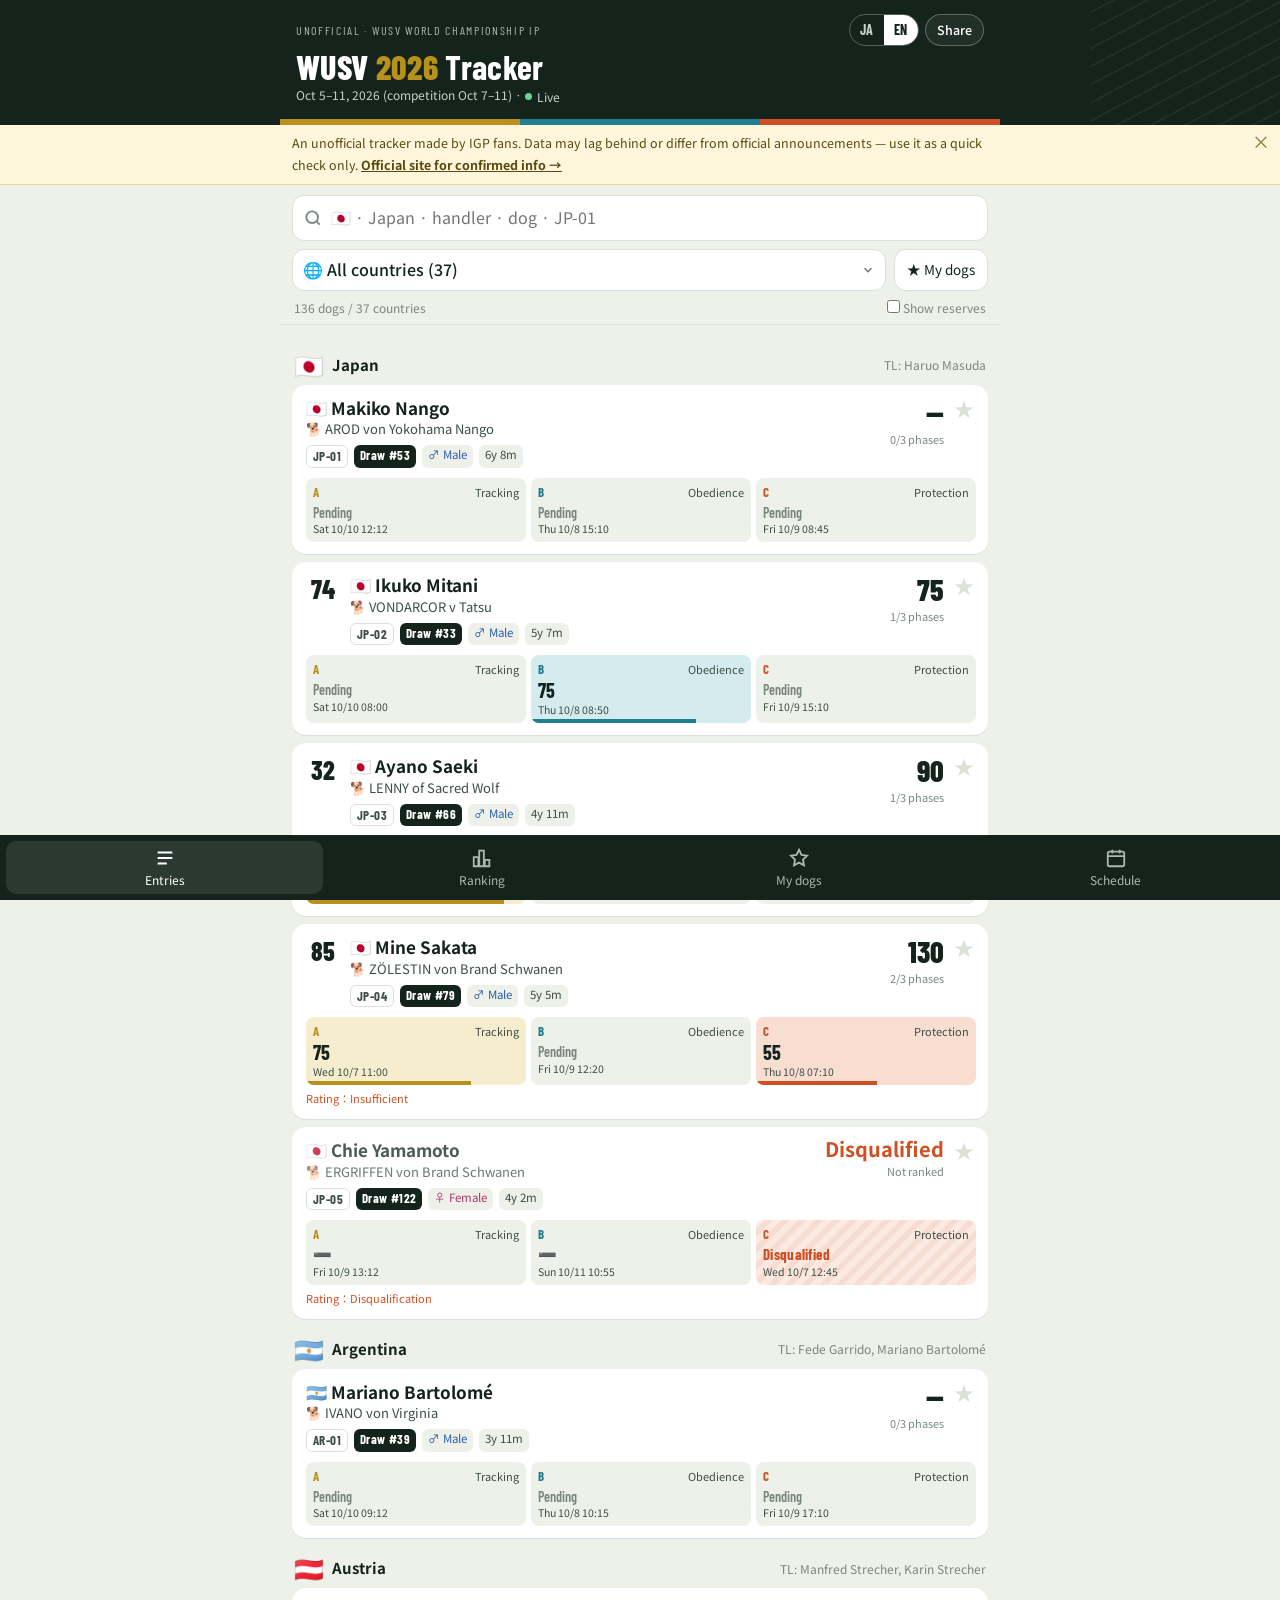
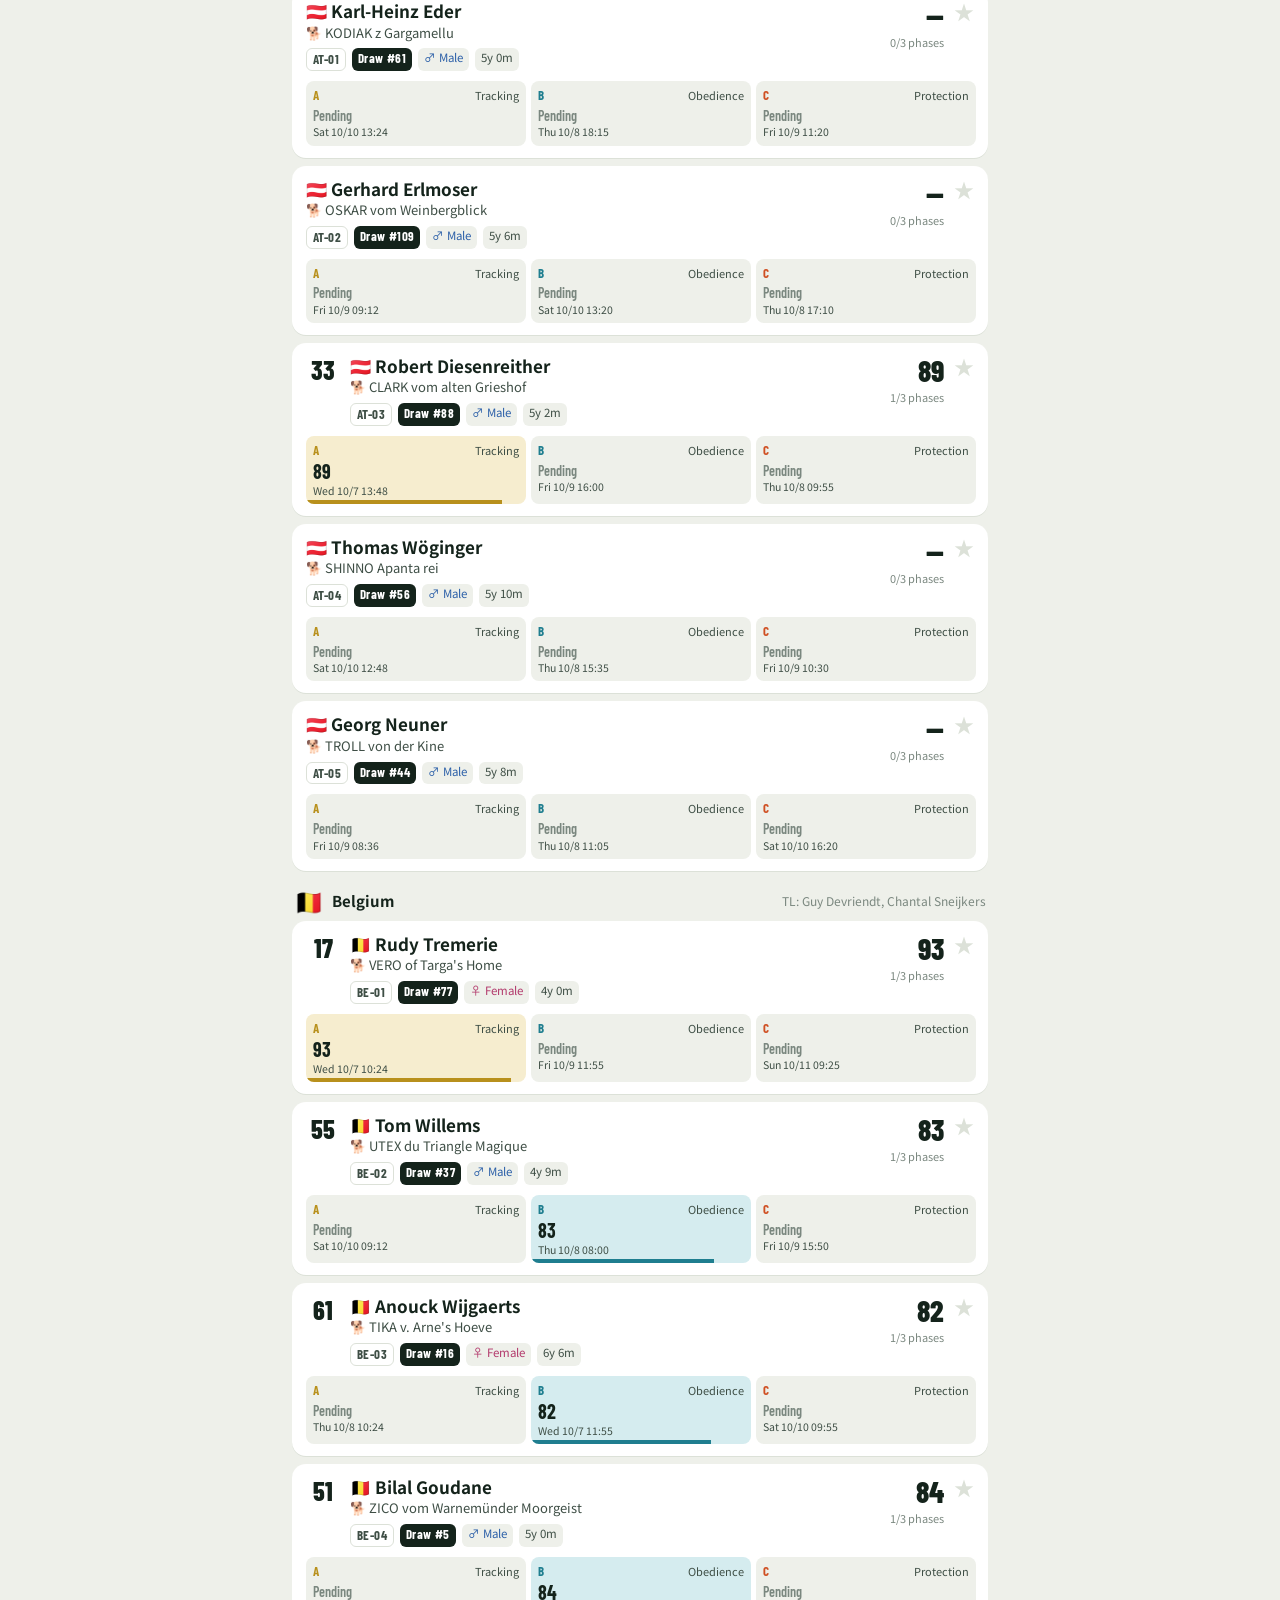
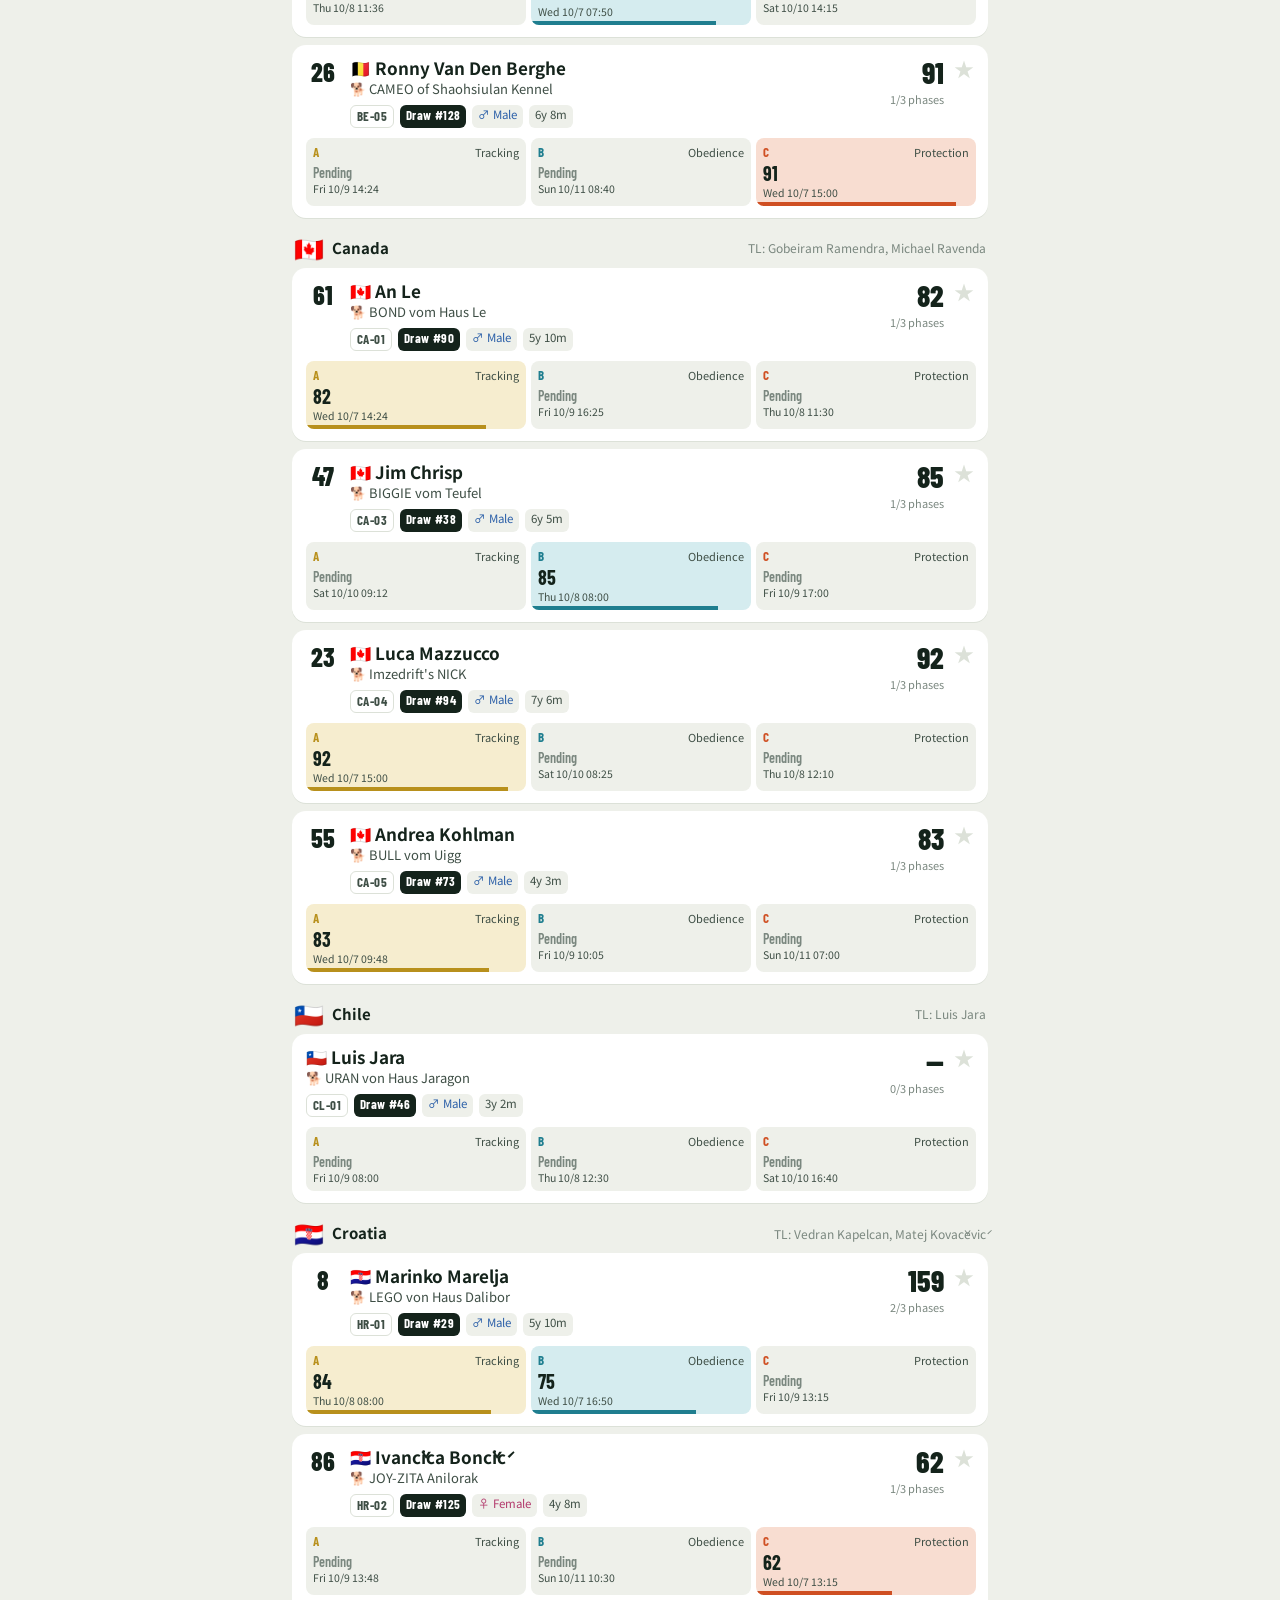
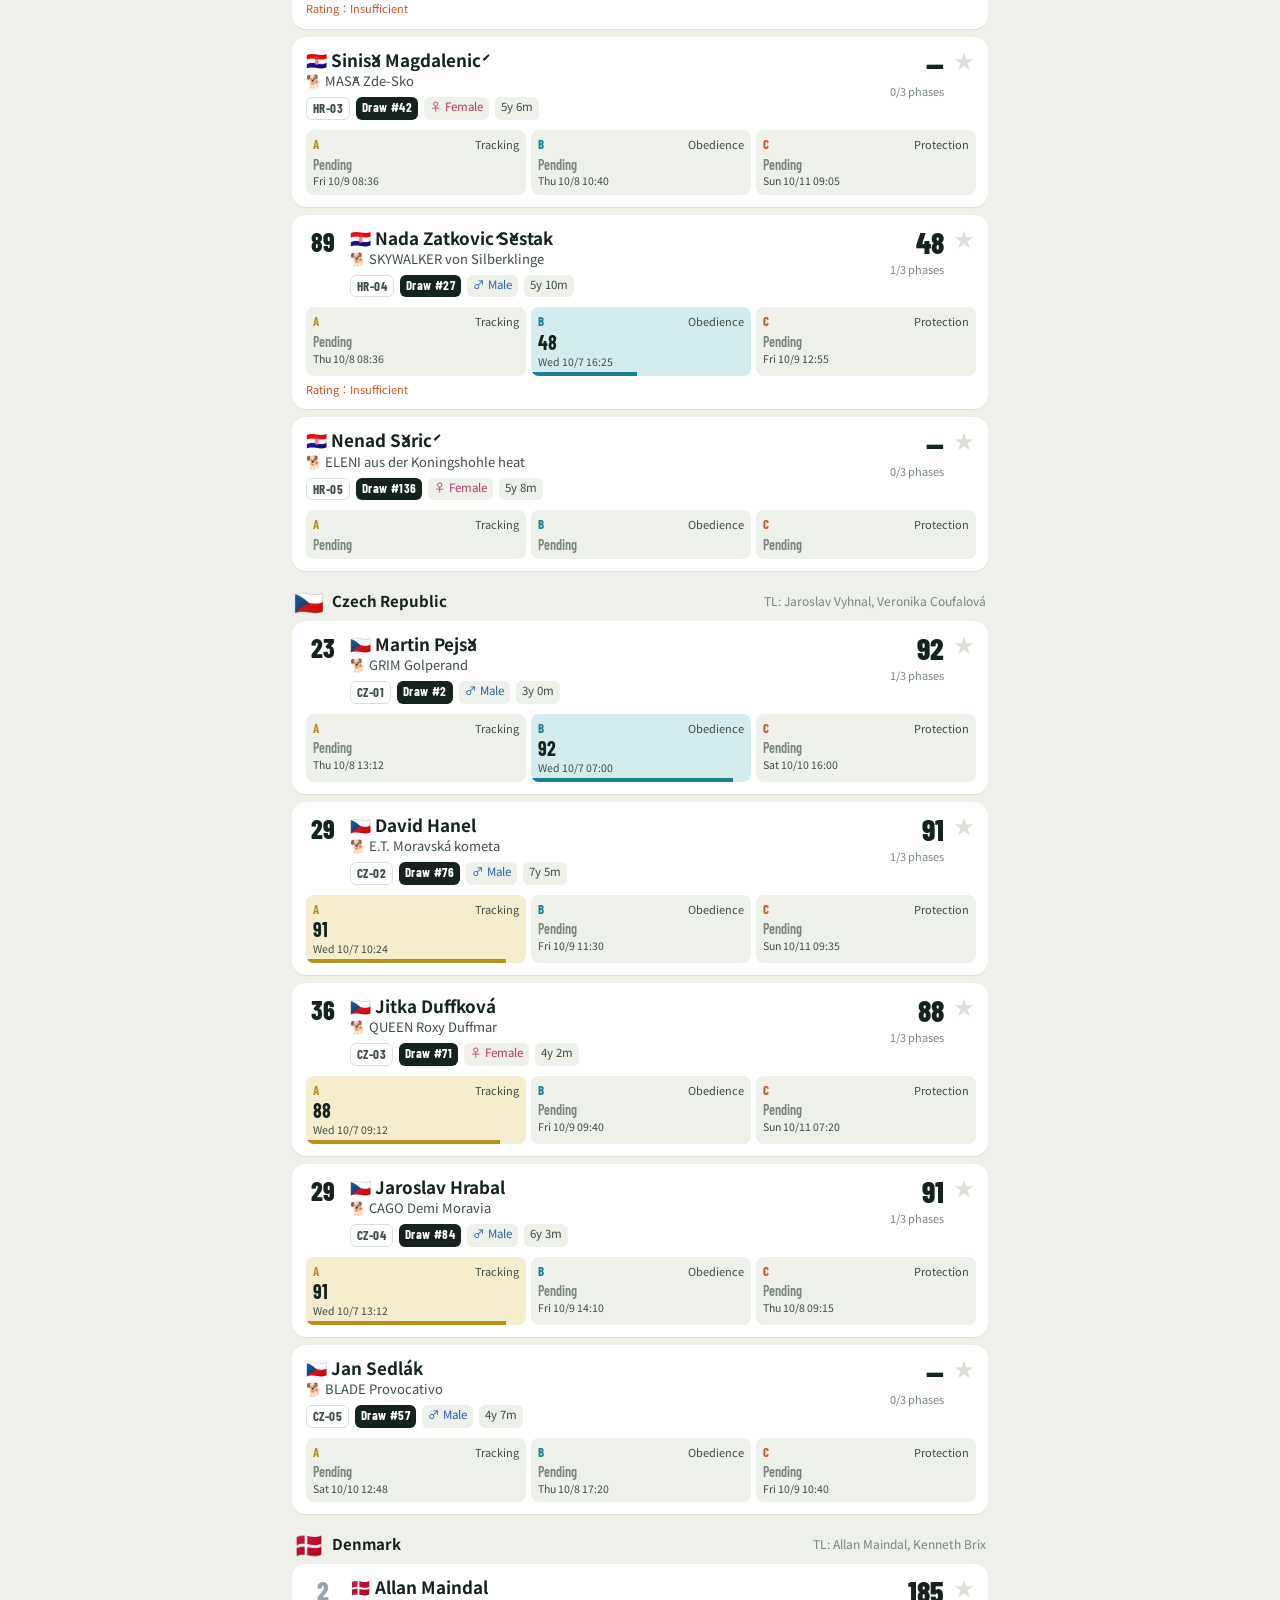
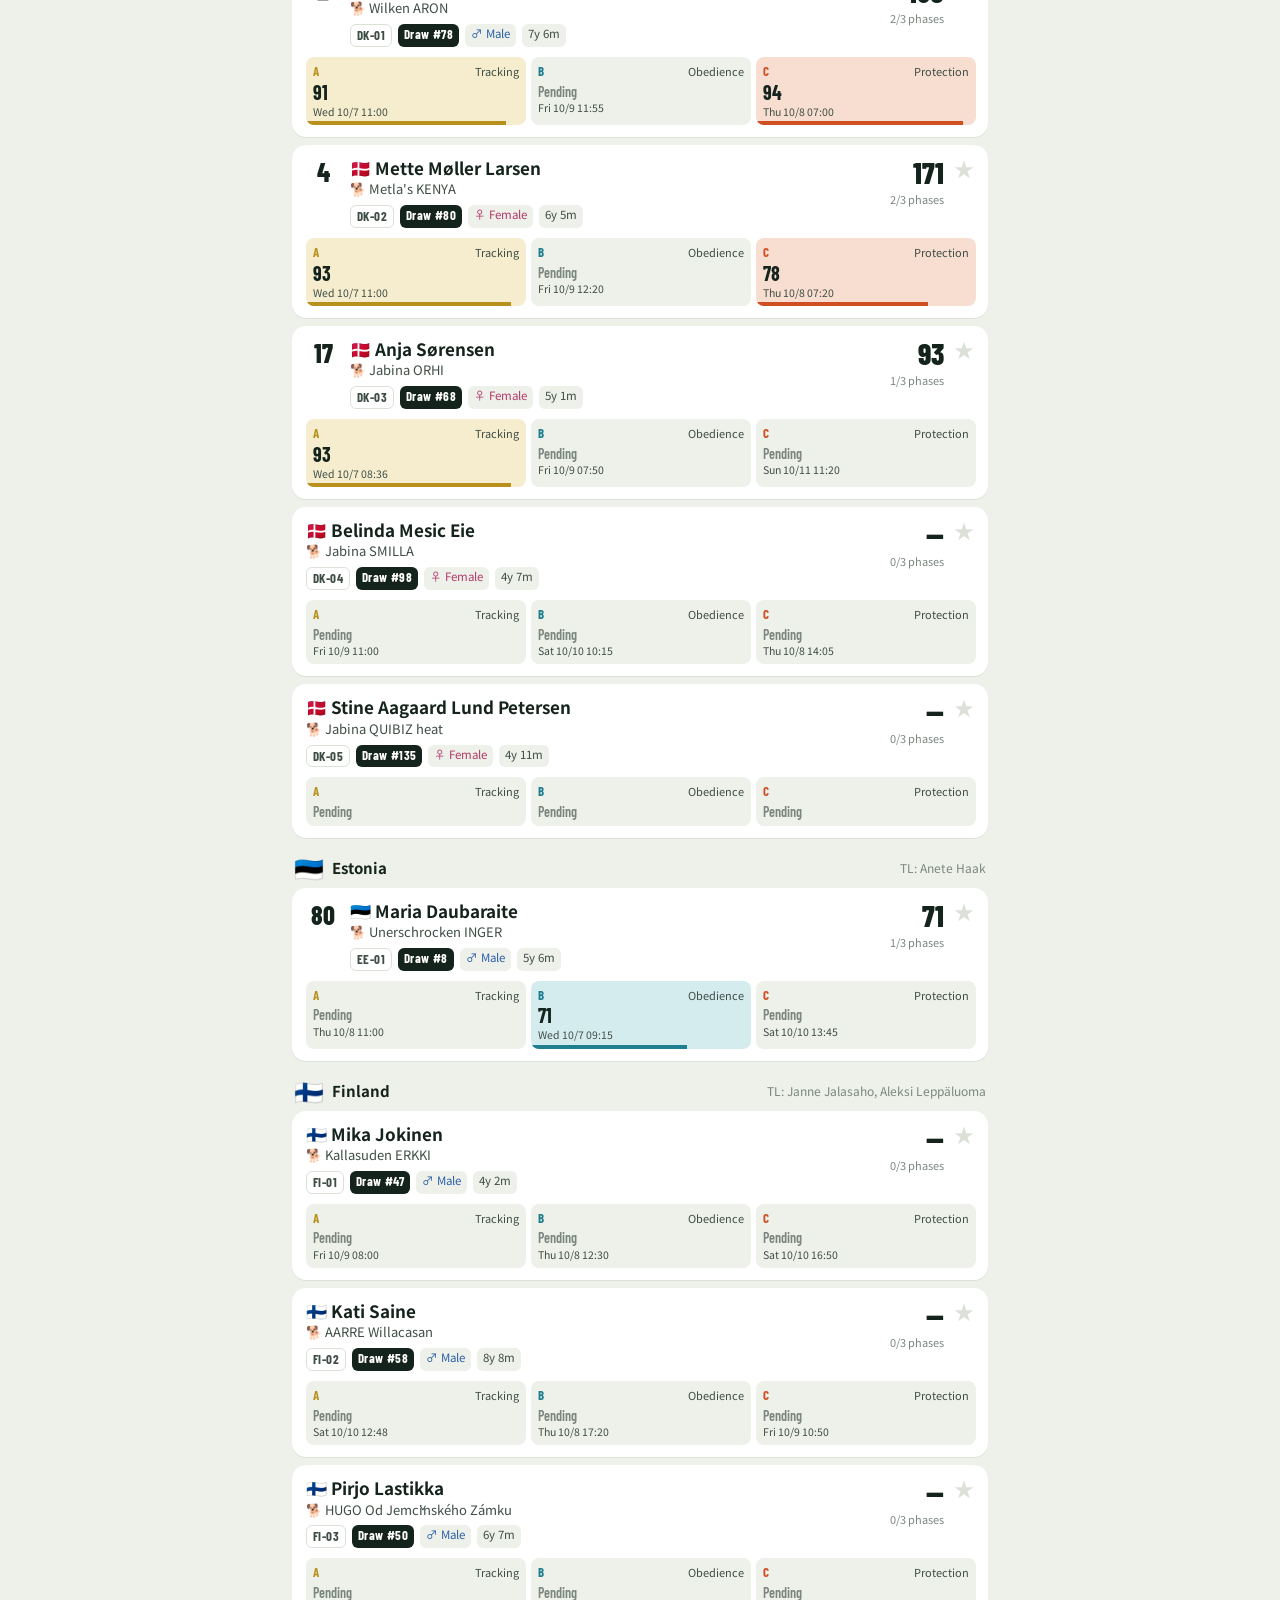
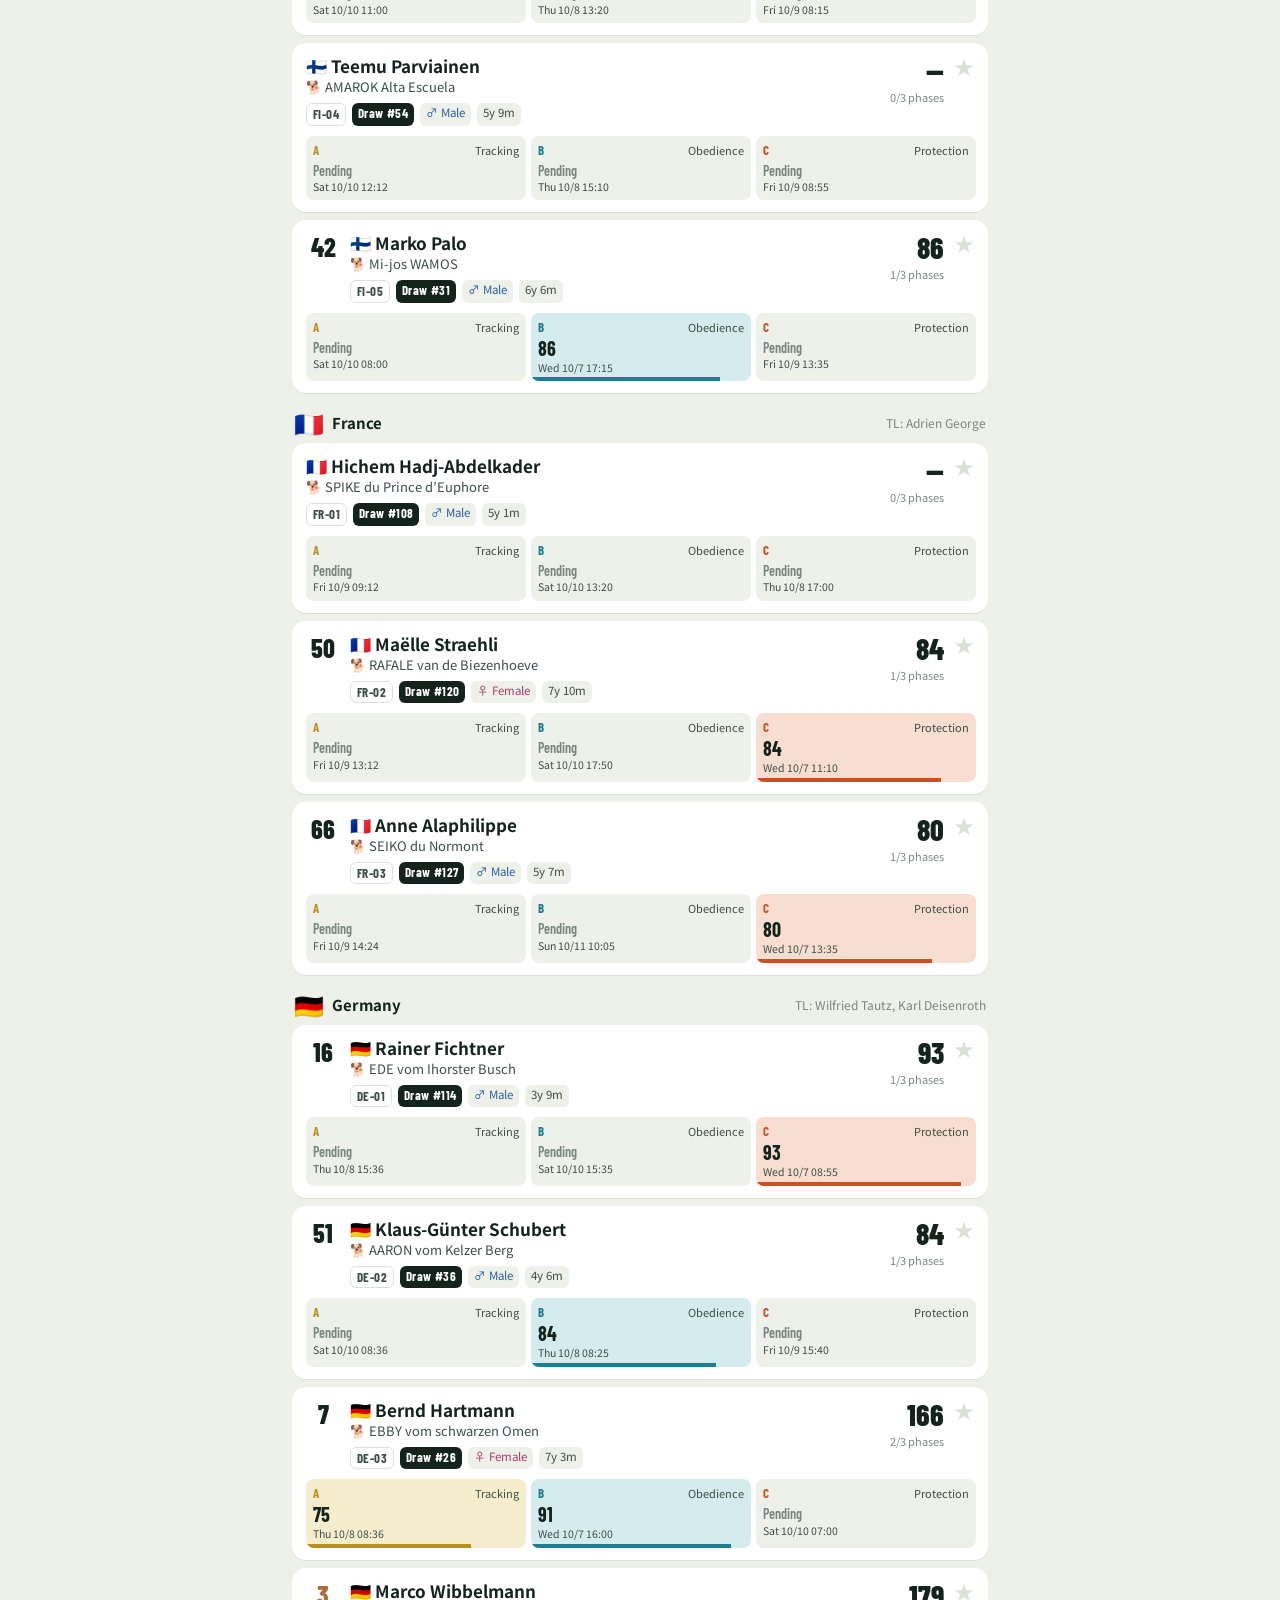
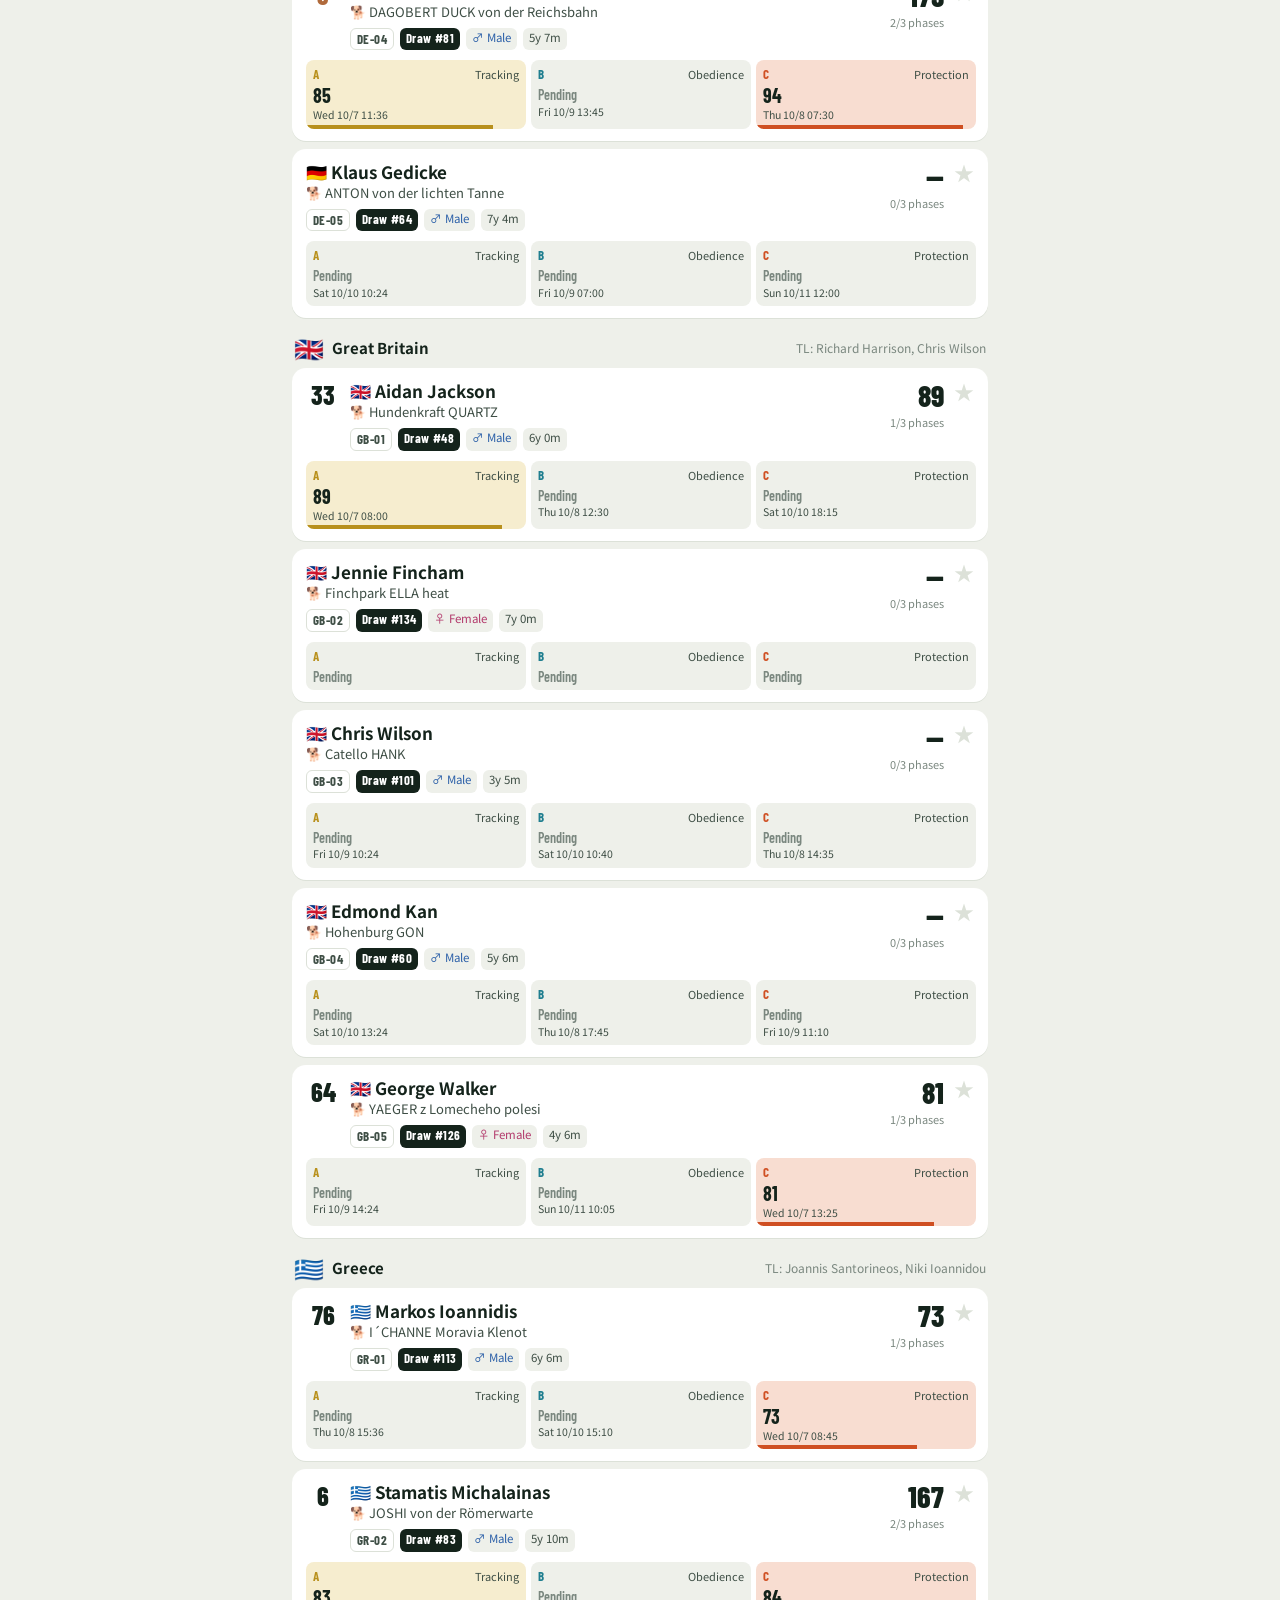
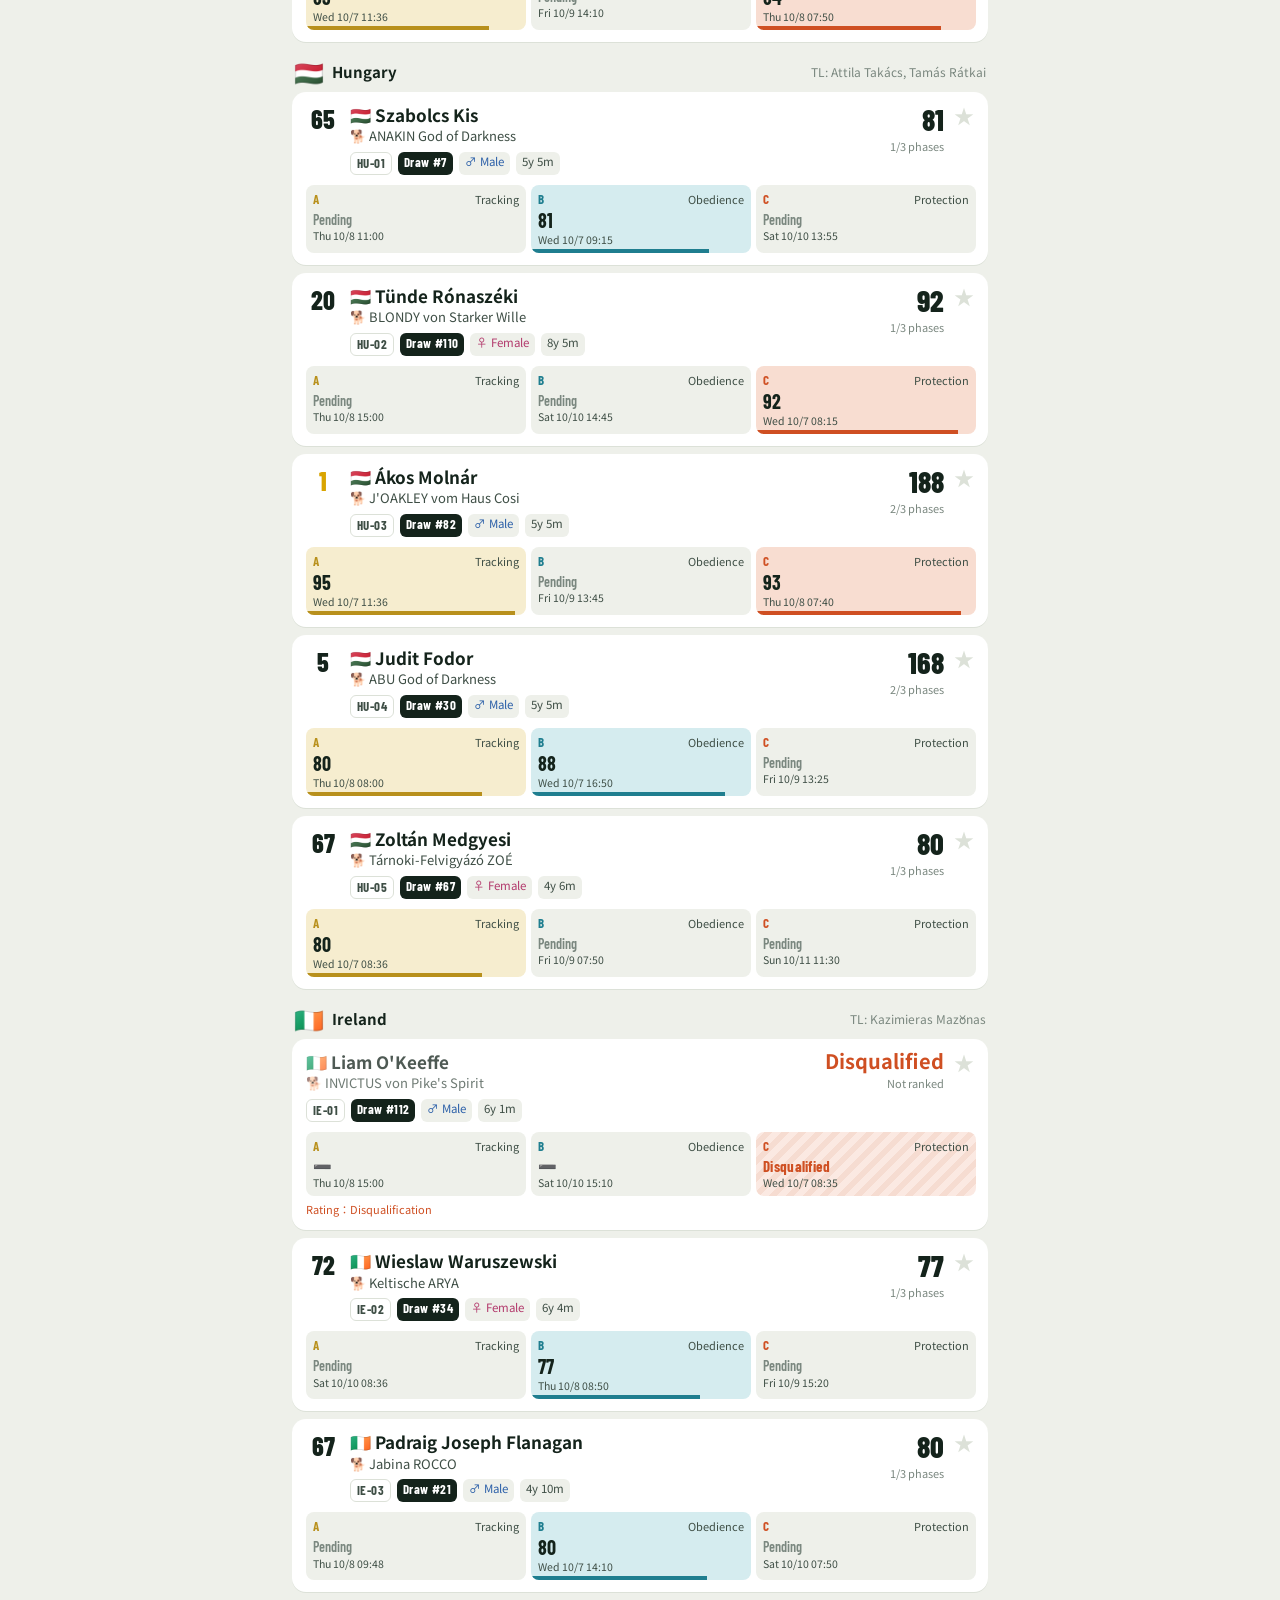
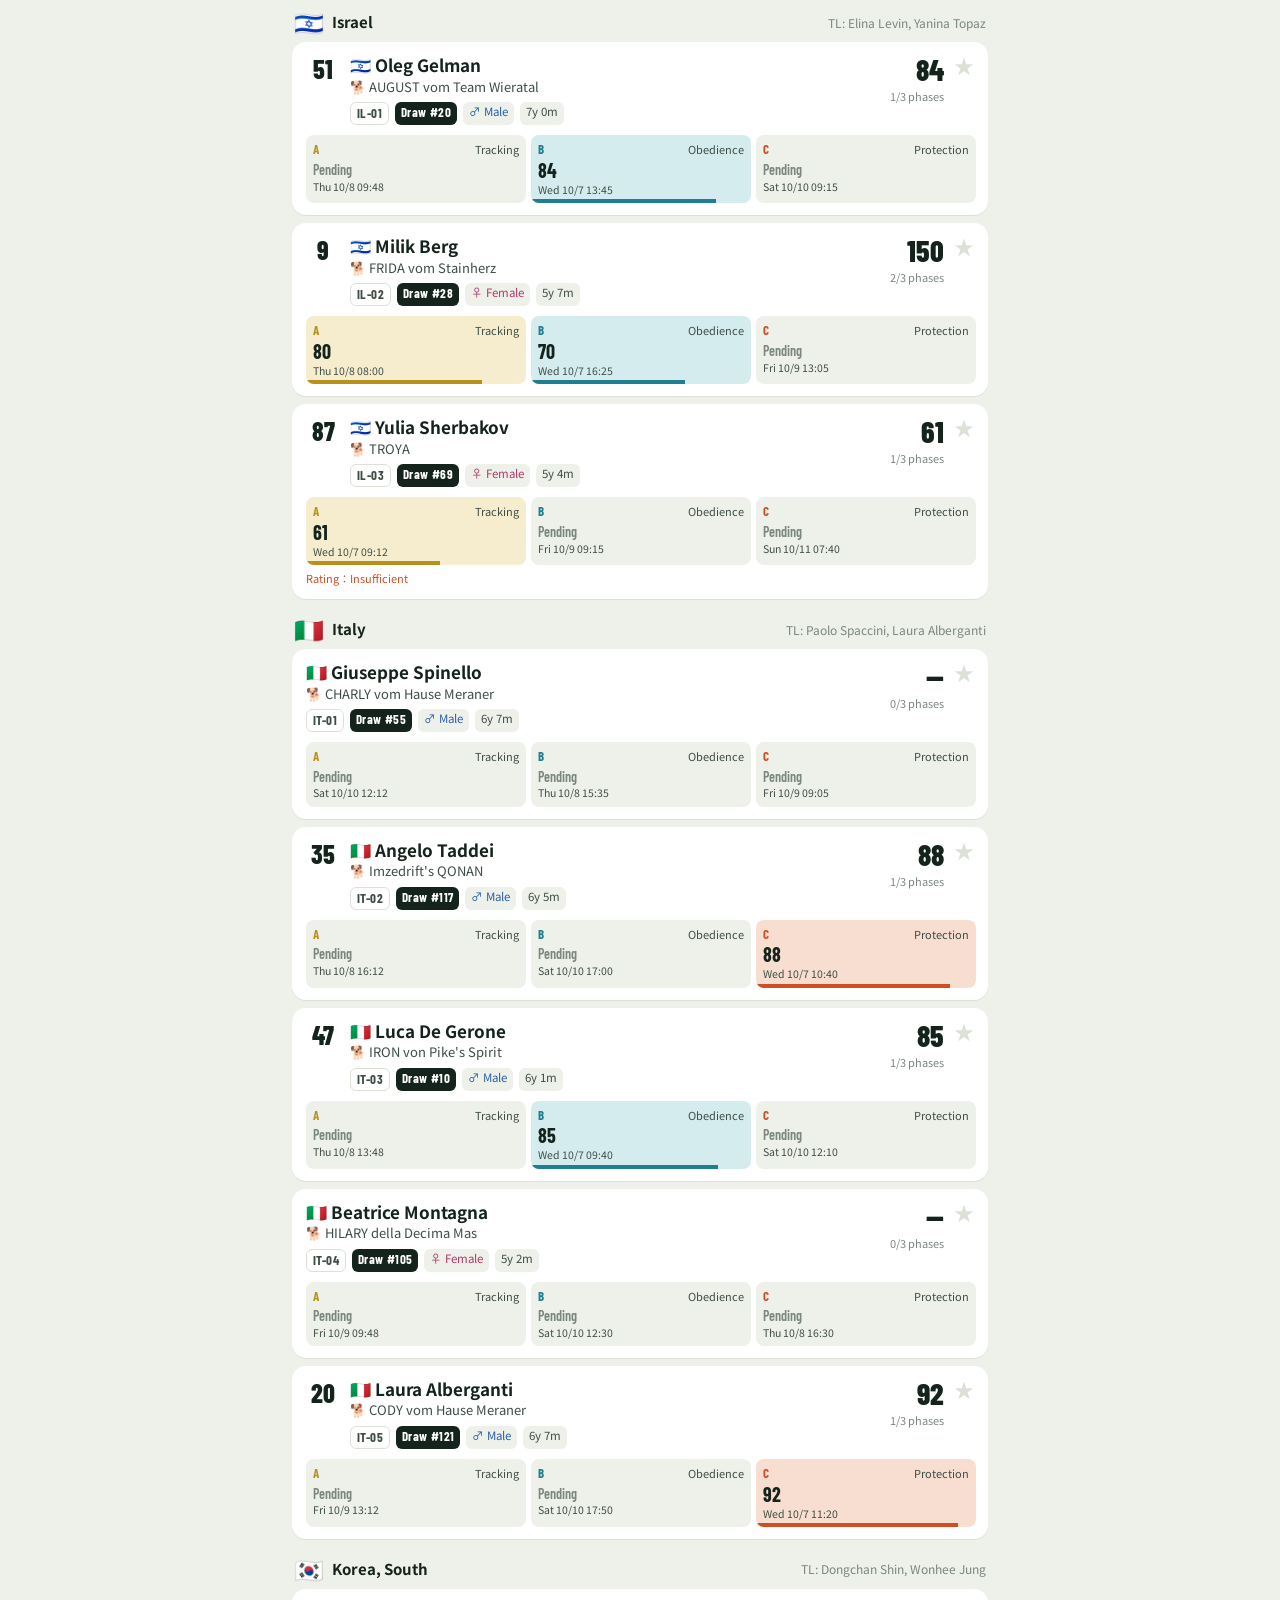
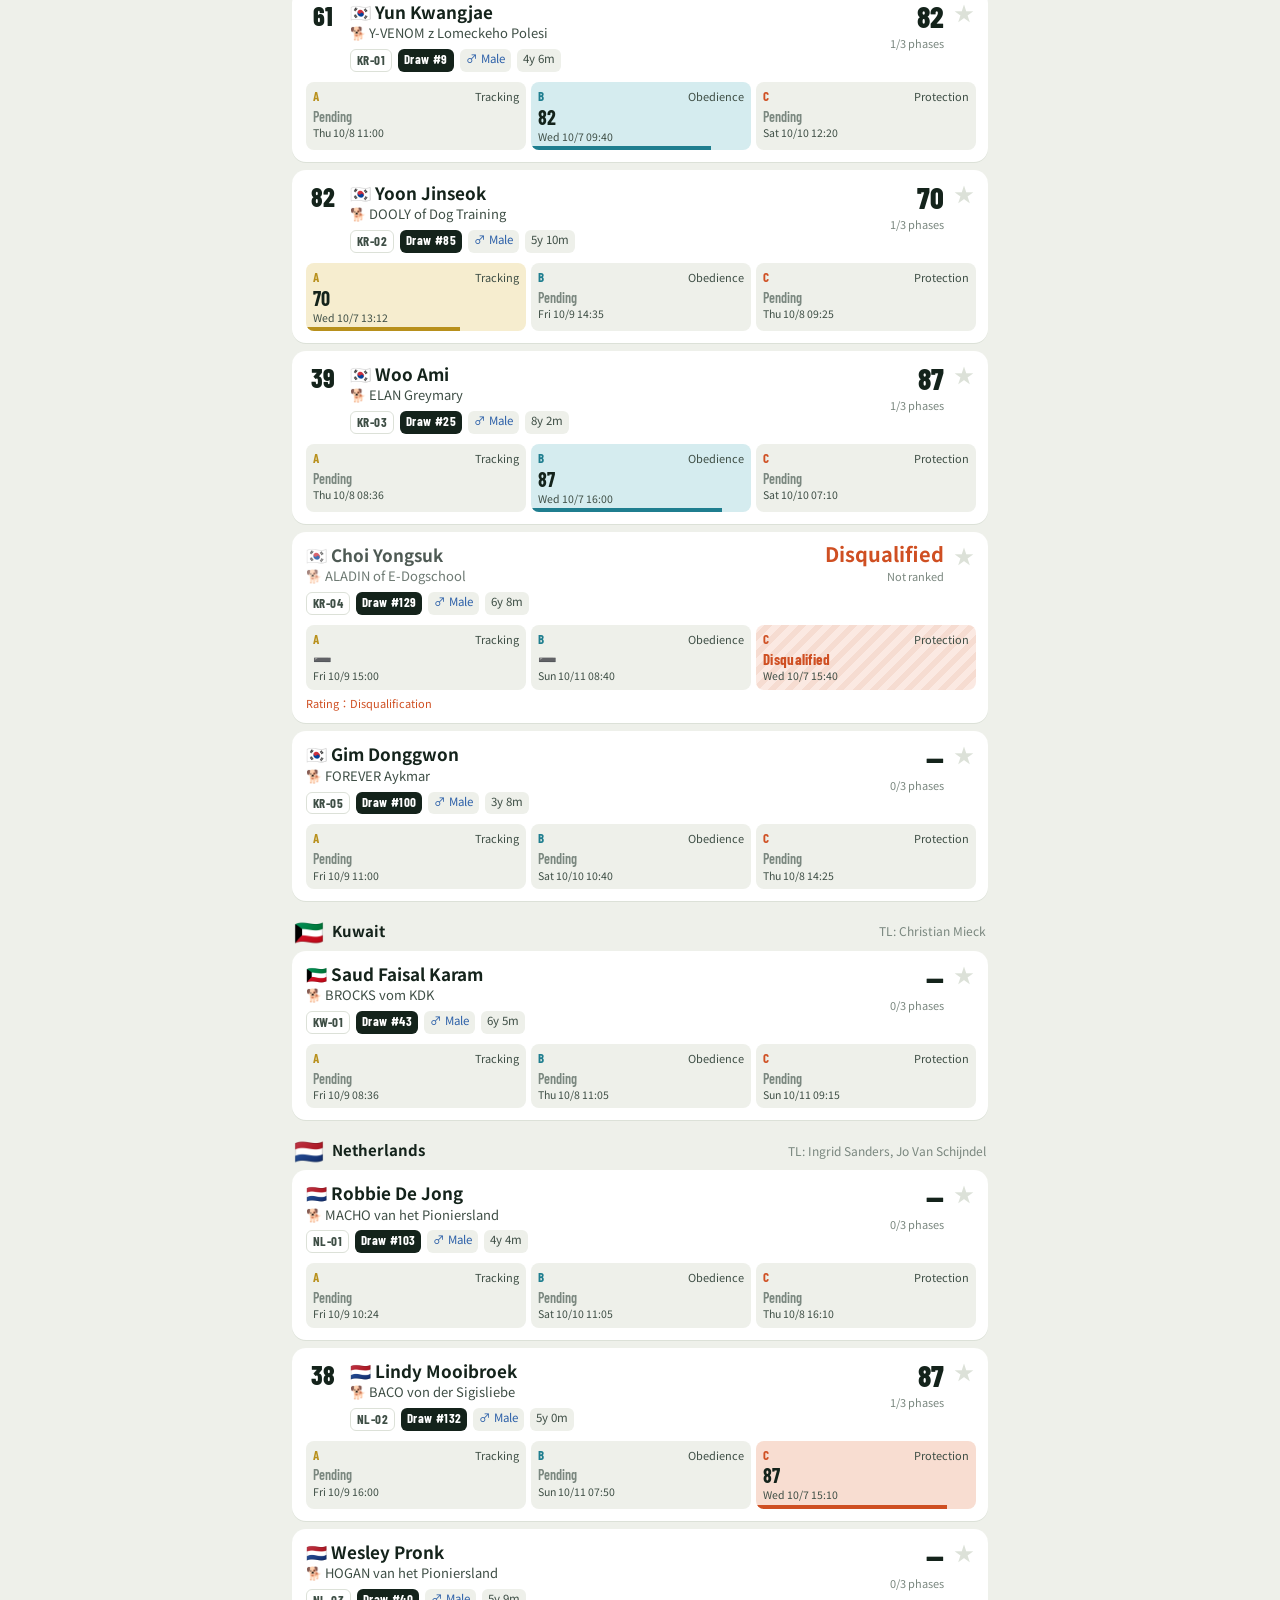
==== index.html @ 1bb627cd "Ranking: any phase under 70 ranks below all dogs with 70+ in every phase" ====
<!DOCTYPE html>
<html lang="ja">
<head>
<meta charset="utf-8">
<meta name="viewport" content="width=device-width, initial-scale=1, viewport-fit=cover">
<meta name="theme-color" content="#14231B">
<title>WUSV 2026 Tracker（非公式 / Unofficial）</title>
<meta name="description" content="Unofficial fan-made tracker. WUSV World Championship IP 2026 — A/B/C scores, rankings, start times. 出場選手・成績・スケジュール">
<meta property="og:title" content="WUSV 2026 Tracker（非公式 / Unofficial）">
<meta property="og:description" content="IGPファンによる非公式トラッカー · Unofficial fan-made tracker">
<link rel="preconnect" href="https://fonts.googleapis.com">
<link rel="preconnect" href="https://fonts.gstatic.com" crossorigin>
<link href="https://fonts.googleapis.com/css2?family=Barlow+Condensed:wght@500;600;700;800&family=Noto+Sans+JP:wght@400;500;700&display=swap" rel="stylesheet">
<style>

:root{
  --ink:#14231B; --ink2:#3E4E45; --mute:#7A877F;
  --chalk:#EEF0EA; --card:#FFFFFF; --line:#DCE1D8;
  --a:#B8901C; --a-bg:#F6EDCF;   /* A 追求 — 土 */
  --b:#1F7E8F; --b-bg:#D5ECEF;   /* B 服従 — 芝の影 */
  --c:#CF4F22; --c-bg:#F8DDD1;   /* C 防衛 — スリーブ */
  --gold:#D9A400; --silver:#9AA3A8; --bronze:#B06A3B;
  --disp:"Barlow Condensed",system-ui,sans-serif;
  --body:"Noto Sans JP",system-ui,-apple-system,sans-serif;
}
*{box-sizing:border-box;margin:0;padding:0}
html{-webkit-text-size-adjust:100%}
body{font-family:var(--body);background:var(--chalk);color:var(--ink);font-size:15px;line-height:1.45;padding-bottom:calc(76px + env(safe-area-inset-bottom))}
button,input,select{font:inherit;color:inherit}
:focus-visible{outline:3px solid var(--b);outline-offset:2px;border-radius:6px}

/* ---- header ---- */
.top{background:var(--ink);color:#fff;padding:calc(14px + env(safe-area-inset-top)) 16px 0;position:relative;overflow:hidden}
.top::after{content:"";position:absolute;right:-30px;top:-10px;width:220px;height:140px;
  background:repeating-linear-gradient(-28deg,transparent 0 14px,rgba(255,255,255,.05) 14px 16px);pointer-events:none}
.eyebrow{font-family:var(--disp);letter-spacing:.14em;font-size:12px;color:#A9BAB0;text-transform:uppercase}
h1{font-family:var(--disp);font-weight:800;font-size:34px;line-height:1;letter-spacing:.01em;margin:4px 0 2px}
h1 span{color:var(--a)}
.sub{font-size:12px;color:#C7D2CB}
.rail-legend{display:flex;gap:0;margin:14px -16px 0;height:6px}
.rail-legend i{flex:1}
.rail-legend i:nth-child(1){background:var(--a)}.rail-legend i:nth-child(2){background:var(--b)}.rail-legend i:nth-child(3){background:var(--c)}

/* ---- search ---- */
.bar{position:sticky;top:0;z-index:20;background:var(--chalk);padding:10px 12px 8px;border-bottom:1px solid var(--line)}
.search{display:flex;align-items:center;gap:8px;background:var(--card);border:1.5px solid var(--line);border-radius:12px;padding:0 10px;height:46px}
.search:focus-within{border-color:var(--ink)}
.search input{flex:1;border:0;outline:0;background:transparent;font-size:16px;min-width:0}
.search svg{flex:none;opacity:.55}
.clear{border:0;background:var(--line);width:24px;height:24px;border-radius:50%;font-size:14px;line-height:24px;display:none}
.chips{display:flex;gap:6px;overflow-x:auto;padding:8px 0 2px;scrollbar-width:none}
.chips::-webkit-scrollbar{display:none}
.chip{flex:none;border:1.5px solid var(--line);background:var(--card);border-radius:999px;padding:5px 11px;font-size:13px;white-space:nowrap}
.chip[aria-pressed="true"]{background:var(--ink);border-color:var(--ink);color:#fff}
.chip .f{font-size:15px;margin-right:3px}
.meta{display:flex;justify-content:space-between;align-items:center;font-size:12px;color:var(--mute);padding:6px 2px 0}
.meta select{border:1px solid var(--line);background:var(--card);border-radius:8px;padding:3px 6px;font-size:12px}

/* ---- views ---- */
main{padding:10px 12px}
.view{display:none}.view.on{display:block}
.group-h{display:flex;align-items:center;gap:8px;margin:18px 2px 8px;font-weight:700}
.group-h .f{font-size:24px;line-height:1}
.group-h small{font-weight:400;color:var(--mute);font-size:12px;margin-left:auto;text-align:right}

/* competitor card */
.card{background:var(--card);border-radius:14px;padding:12px 12px 12px 14px;margin-bottom:8px;box-shadow:0 1px 0 var(--line);position:relative}
.card.res{background:repeating-linear-gradient(135deg,#fff 0 10px,#F7F8F4 10px 20px)}
.row1{display:flex;align-items:flex-start;gap:10px}
.rank{font-family:var(--disp);font-weight:800;font-size:26px;line-height:1;min-width:34px;text-align:center;padding-top:2px}
.rank.r1{color:var(--gold)}.rank.r2{color:var(--silver)}.rank.r3{color:var(--bronze)}
.rank.nr{color:var(--line)}
.who{flex:1;min-width:0}
.hdl{font-weight:700;font-size:17px;line-height:1.25;word-break:break-word;color:var(--ink)}
.dog{font-size:13px;color:var(--ink2);margin-top:2px;word-break:break-word}
.tags{display:flex;flex-wrap:wrap;gap:4px 6px;margin-top:6px;font-size:11.5px;color:var(--ink2)}
.tag{background:var(--chalk);border-radius:6px;padding:1px 6px;white-space:nowrap}
.tag.cat{font-family:var(--disp);font-weight:700;font-size:13px;letter-spacing:.03em;background:transparent;border:1px solid var(--line)}
.tag.sx-M{color:#2B5FA8}.tag.sx-F{color:#B2386B}
.tag.rsv{background:var(--ink);color:#fff}
.tot{text-align:right;flex:none}
.tot b{font-family:var(--disp);font-weight:800;font-size:30px;line-height:1;display:block}
.tot span{font-size:11px;color:var(--mute)}
.star{border:0;background:transparent;font-size:20px;line-height:1;padding:2px;color:var(--line);margin-left:-2px}
.star[aria-pressed="true"]{color:var(--gold)}

/* signature: the ABC trail */
.trail{display:grid;grid-template-columns:repeat(3,1fr);gap:5px;margin-top:10px}
.seg{border-radius:8px;padding:5px 7px 6px;position:relative;overflow:hidden;background:var(--chalk)}
.seg .lb{display:flex;justify-content:space-between;align-items:baseline;font-size:11px;color:var(--ink2);position:relative;z-index:1}
.seg .lb em{font-style:normal;font-family:var(--disp);font-weight:700;font-size:13px;letter-spacing:.04em}
.seg .sc{font-family:var(--disp);font-weight:700;font-size:20px;line-height:1.1;position:relative;z-index:1}
.seg .sc.pend{color:var(--mute);font-size:14px;font-weight:600;padding-top:3px}
.seg .fill{position:absolute;left:0;bottom:0;height:4px;width:0;transition:width .6s ease}
.seg.A .fill{background:var(--a)}.seg.B .fill{background:var(--b)}.seg.C .fill{background:var(--c)}
.seg.A.done{background:var(--a-bg)}.seg.B.done{background:var(--b-bg)}.seg.C.done{background:var(--c-bg)}
.seg.A em{color:var(--a)}.seg.B em{color:var(--b)}.seg.C em{color:var(--c)}
.seg .when{font-size:10.5px;color:var(--ink2);position:relative;z-index:1;margin-top:1px;white-space:nowrap;overflow:hidden;text-overflow:ellipsis}
.rating{font-size:11px;margin-top:6px;color:var(--ink2)}
.rating.bad{color:var(--c)}

/* summary strip */
.strip{display:grid;grid-template-columns:repeat(4,1fr);background:var(--card);border-radius:14px;padding:10px 4px;margin-bottom:10px}
.strip div{text-align:center;border-left:1px solid var(--line)}
.strip div:first-child{border-left:0}
.strip b{font-family:var(--disp);font-size:24px;font-weight:800;display:block;line-height:1}
.strip span{font-size:10.5px;color:var(--mute)}

.note{background:var(--card);border-left:4px solid var(--a);border-radius:10px;padding:10px 12px;font-size:13px;color:var(--ink2);margin-bottom:10px}
.note a{color:var(--b);font-weight:500}
.empty{text-align:center;color:var(--mute);padding:40px 10px;font-size:14px}

/* schedule */
.days{display:grid;grid-template-columns:repeat(5,1fr);gap:6px;margin-bottom:10px}
.day{border:1.5px solid var(--line);background:var(--card);border-radius:12px;padding:6px 0;text-align:center}
.day b{font-family:var(--disp);font-size:22px;font-weight:800;display:block;line-height:1}
.day span{font-size:11px;color:var(--ink2)}
.day[aria-pressed="true"]{background:var(--ink);color:#fff;border-color:var(--ink)}
.day[aria-pressed="true"] span{color:#C7D2CB}
.day.today{border-color:var(--c)}
.secs{display:flex;gap:6px;margin-bottom:10px}
.secs .chip{flex:1;text-align:center}
.slot{display:flex;gap:10px;align-items:center;background:var(--card);border-radius:12px;padding:9px 12px;margin-bottom:6px}
.slot time{font-family:var(--disp);font-weight:800;font-size:22px;min-width:58px}
.slot .sb{font-family:var(--disp);font-weight:800;font-size:14px;color:#fff;border-radius:6px;padding:1px 7px}
.sb.A{background:var(--a)}.sb.B{background:var(--b)}.sb.C{background:var(--c)}
.slot .who{font-size:13px}
.plan{background:var(--card);border-radius:14px;overflow:hidden;margin-bottom:10px}
.plan div{display:flex;gap:12px;padding:10px 12px;border-top:1px solid var(--line);font-size:13.5px}
.plan div:first-child{border-top:0}
.plan b{font-family:var(--disp);font-weight:700;font-size:16px;min-width:74px}

/* tab bar */
nav.tabs{position:fixed;left:0;right:0;bottom:0;z-index:30;background:var(--ink);display:grid;grid-template-columns:repeat(3,1fr);padding:6px 6px calc(6px + env(safe-area-inset-bottom))}
nav.tabs button{border:0;background:transparent;color:#A9BAB0;padding:6px 0;border-radius:10px;font-size:12px;display:flex;flex-direction:column;align-items:center;gap:2px}
nav.tabs button svg{width:22px;height:22px}
nav.tabs button[aria-selected="true"]{color:#fff;background:rgba(255,255,255,.1)}
footer{font-size:11px;color:var(--mute);text-align:center;padding:16px 12px 8px}
footer a{color:var(--ink2)}
@media (min-width:720px){main,.bar{max-width:720px;margin-left:auto;margin-right:auto}.top{padding-left:calc(50% - 344px);padding-right:calc(50% - 344px)}}
@media (prefers-reduced-motion:reduce){.seg .fill{transition:none}}

.toprow{display:flex;justify-content:space-between;align-items:flex-start;gap:8px}
.tools{display:flex;gap:6px;flex:none;position:relative;z-index:2}
.tbtn{border:1px solid rgba(255,255,255,.28);background:rgba(255,255,255,.06);color:#fff;border-radius:999px;height:32px;padding:0 11px;font-size:12.5px;font-weight:500;display:flex;align-items:center;gap:5px}
.lang{display:flex;border:1px solid rgba(255,255,255,.28);border-radius:999px;overflow:hidden;height:32px}
.lang button{border:0;background:transparent;color:#C7D2CB;padding:0 10px;font-family:var(--disp);font-weight:700;font-size:14px;letter-spacing:.04em}
.lang button[aria-pressed="true"]{background:#fff;color:var(--ink)}
.live{display:inline-flex;align-items:center;gap:5px}
.live i{width:7px;height:7px;border-radius:50%;background:#6FCF97;box-shadow:0 0 0 0 rgba(111,207,151,.7);animation:pulse 2s infinite}
.live.off i{background:#E0A800;animation:none}
@keyframes pulse{0%{box-shadow:0 0 0 0 rgba(111,207,151,.7)}70%{box-shadow:0 0 0 7px rgba(111,207,151,0)}100%{box-shadow:0 0 0 0 rgba(111,207,151,0)}}
.card.new{box-shadow:0 0 0 2px var(--c)}
.badge{position:absolute;top:-7px;right:12px;background:var(--c);color:#fff;font-family:var(--disp);font-weight:700;font-size:12px;letter-spacing:.06em;border-radius:6px;padding:1px 7px}
.seg.flash{animation:flash 1.6s ease 2}
@keyframes flash{50%{filter:brightness(1.18) saturate(1.3)}}
nav.tabs{grid-template-columns:repeat(4,1fr)}
nav.tabs button{position:relative}
nav.tabs .dot{position:absolute;top:4px;left:calc(50% + 8px);min-width:17px;height:17px;border-radius:9px;background:var(--c);color:#fff;font-size:10.5px;font-weight:700;line-height:17px;padding:0 4px}
.favtools{display:flex;gap:6px;margin-bottom:10px;flex-wrap:wrap}
.favtools .chip{background:var(--card)}
.toast{position:fixed;left:50%;bottom:calc(84px + env(safe-area-inset-bottom));transform:translateX(-50%) translateY(20px);opacity:0;background:var(--ink);color:#fff;padding:9px 16px;border-radius:999px;font-size:13px;z-index:50;transition:.25s;pointer-events:none;max-width:90vw;text-align:center}
.toast.on{opacity:1;transform:translateX(-50%) translateY(0)}
.nextup{font-size:11.5px;margin-top:6px;color:var(--b);font-weight:500}
.sheet{position:fixed;inset:0;background:rgba(20,35,27,.55);z-index:60;display:none;align-items:flex-end}
.sheet.on{display:flex}
.sheet>div{background:var(--card);width:100%;border-radius:18px 18px 0 0;padding:18px 16px calc(18px + env(safe-area-inset-bottom));max-width:720px;margin:0 auto}
.sheet h2{font-family:var(--disp);font-size:24px;margin-bottom:6px}
.sheet p{font-size:13px;color:var(--ink2);margin-bottom:12px}
.sheet .url{display:flex;gap:6px}
.sheet .url input{flex:1;min-width:0;border:1.5px solid var(--line);border-radius:10px;padding:10px;font-size:14px;background:var(--chalk)}
.pbtn{border:0;background:var(--ink);color:#fff;border-radius:10px;padding:10px 14px;font-weight:700;font-size:14px}
.pbtn.ghost{background:var(--chalk);color:var(--ink)}
.sheet .row{display:flex;gap:8px;margin-top:10px}
.sheet .row .pbtn{flex:1}
.sheet img{display:block;margin:12px auto 0;width:160px;height:160px;border-radius:8px}

.toprow .eyebrow{white-space:nowrap;overflow:hidden;text-overflow:ellipsis;min-width:0;padding-top:8px}

.disc{display:flex;gap:8px;align-items:flex-start;background:#FFF6DC;border-bottom:1px solid #EAD9A0;color:#5A4A12;font-size:12.5px;line-height:1.5;padding:9px 12px}
.disc[hidden]{display:none}
.disc>span{flex:1}
.disc a{color:#5A4A12;font-weight:700;white-space:nowrap}
.disc button{border:0;background:transparent;font-size:18px;line-height:1;color:#8A7530;padding:0 2px}
.disc{position:relative;padding-right:34px;display:block}.disc a{display:inline-block;margin-top:3px}.disc button{position:absolute;top:7px;right:8px}
footer b{color:var(--ink2);font-weight:700}
@media (min-width:720px){.disc{padding-left:calc(50% - 348px);padding-right:calc(50% - 348px)}}

.filters{display:flex;gap:8px;padding:8px 0 2px}
.ccsel{flex:1;min-width:0;position:relative;display:flex;align-items:center;background:var(--card);border:1.5px solid var(--line);border-radius:12px;height:42px;padding:0 10px}
.ccsel.on{border-color:var(--ink)}
.ccsel .f{font-size:18px;margin-right:6px;pointer-events:none}
.ccsel select{flex:1;min-width:0;border:0;background:transparent;appearance:none;-webkit-appearance:none;font-size:16px;font-weight:500;outline:0;padding-right:18px;height:100%;text-overflow:ellipsis}
.ccsel svg{position:absolute;right:10px;pointer-events:none;opacity:.6}
.filters .chip{height:42px;border-radius:12px;padding:0 12px;font-size:13.5px}

.seg .sc.stx{font-size:15px;font-weight:700;color:var(--c);padding-top:2px;letter-spacing:.02em}
.seg .sc.stx.dash{color:var(--mute)}
.seg.stc{background:repeating-linear-gradient(135deg,#FBE9E2 0 6px,#F6DCD1 6px 12px)}
.tot b.stt{font-size:20px;color:var(--c);font-family:var(--body);font-weight:700}
.card.out .hdl,.card.out .dog{opacity:.75}
.tag.draw{background:var(--ink);color:#fff;font-family:var(--disp);font-weight:700;font-size:13px;letter-spacing:.03em}
button.slot{width:100%;border:0;text-align:left;cursor:pointer}
.slot .go{margin-left:auto;font-size:22px;color:var(--mute)}
.slot.xs{opacity:.6}.slot.xs time{text-decoration:line-through}
.xtag{color:var(--c);font-weight:700}
.sheet>div{max-height:88vh;overflow:auto}
.sheet .card{box-shadow:none;border:1.5px solid var(--line);margin-bottom:4px}

.dayh{font-family:var(--disp);font-weight:800;font-size:18px;letter-spacing:.03em;margin:14px 2px 6px;color:var(--ink2)}
.dayh:first-of-type{margin-top:4px}

/* 失格で没収された配点：数字に太い取り消し線 */
.seg.fzc{background:var(--chalk)}
.seg .sc.fz{color:var(--ink2)}
.seg .sc.fz s{text-decoration:none;position:relative;display:inline-block}
.seg .sc.fz s::after{content:"";position:absolute;left:-3px;right:-3px;top:55%;height:2px;border-radius:2px;background:var(--c);opacity:.85;transform:rotate(-8deg)}
.seg .sc.stx.dash{font-size:15px}

</style>
</head>
<body>
<header class="top">
  <div class="toprow">
    <div class="eyebrow"><span data-i="unoff">非公式</span> · WUSV World Championship IP</div>
    <div class="tools">
      <div class="lang" role="group" aria-label="Language">
        <button data-lang="ja" aria-pressed="true">JA</button><button data-lang="en" aria-pressed="false">EN</button>
      </div>
      <button class="tbtn" id="shareBtn" data-i="share">共有</button>
    </div>
  </div>
  <h1>WUSV <span>2026</span> <b data-i="title">トラッカー</b></h1>
  <div class="sub"><span data-i="dates"></span> · <span class="live" id="live"><i></i><span id="liveTxt"></span></span></div>
  <div class="rail-legend" aria-hidden="true"><i></i><i></i><i></i></div>
</header>

<div class="disc" id="disc" role="note"><span data-i="disc"></span> <a href="https://wusv2026.fci.systems/results.php" target="_blank" rel="noopener" data-i="discLink"></a><button id="discX" aria-label="close">×</button></div>

<div class="bar">
  <label class="search">
    <svg width="20" height="20" viewBox="0 0 24 24" fill="none" stroke="currentColor" stroke-width="2.2" aria-hidden="true"><circle cx="11" cy="11" r="7"/><path d="m20 20-4-4"/></svg>
    <input id="q" type="search" autocomplete="off">
    <button class="clear" id="qx" aria-label="clear">×</button>
  </label>
  <div class="filters">
    <label class="ccsel">
      <select id="cc" aria-label="Country"></select>
      <svg width="14" height="14" viewBox="0 0 24 24" fill="none" stroke="currentColor" stroke-width="2.5" aria-hidden="true"><path d="m6 9 6 6 6-6"/></svg>
    </label>
    <button class="chip" id="favChip" aria-pressed="false"></button>
  </div>
  <div class="meta"><span id="count"></span>
    <label><input type="checkbox" id="showRes"> <span data-i="showRes"></span></label>
  </div>
</div>

<main>
  <section class="view on" id="v-list"></section>
  <section class="view" id="v-rank"></section>
  <section class="view" id="v-my"></section>
  <section class="view" id="v-sched"></section>
  <footer><b data-i="discShort"></b><br><span data-i="src"></span> <a href="https://wusv2026.fci.systems/participants.php" target="_blank" rel="noopener">fci.systems</a> · <span data-i="upd"></span> <span id="upd">—</span> JST<br><span data-i="tie"></span></footer>
</main>

<nav class="tabs" role="tablist">
  <button role="tab" aria-selected="true" data-v="list"><svg viewBox="0 0 24 24" fill="none" stroke="currentColor" stroke-width="2"><path d="M4 6h16M4 12h16M4 18h10"/></svg><span data-i="tList"></span></button>
  <button role="tab" aria-selected="false" data-v="rank"><svg viewBox="0 0 24 24" fill="none" stroke="currentColor" stroke-width="2"><path d="M8 21V11H3v10h5Zm6 0V4H9v17h5Zm6 0v-7h-5v7h5Z"/></svg><span data-i="tRank"></span></button>
  <button role="tab" aria-selected="false" data-v="my"><svg viewBox="0 0 24 24" fill="none" stroke="currentColor" stroke-width="2"><path d="m12 3 2.7 5.6 6.1.9-4.4 4.3 1 6.1L12 17l-5.4 2.9 1-6.1-4.4-4.3 6.1-.9Z"/></svg><span data-i="tMy"></span><span class="dot" id="myDot" hidden></span></button>
  <button role="tab" aria-selected="false" data-v="sched"><svg viewBox="0 0 24 24" fill="none" stroke="currentColor" stroke-width="2"><rect x="3" y="5" width="18" height="16" rx="2"/><path d="M3 10h18M8 3v4M16 3v4"/></svg><span data-i="tSched"></span></button>
</nav>

<div class="sheet" id="sheet" role="dialog" aria-modal="true"><div id="sheetBody"></div></div>
<div class="toast" id="toast" role="status" aria-live="polite"></div>

<script>
/* ============ i18n ============ */
const I18N = {
  ja: {
    title:"トラッカー", unoff:"非公式", disc:"IGPファンが作った非公式のトラッカーです。公式発表との時間差や変更がある場合があります。簡易チェック用としてお使いください。", discLink:"正式な情報は公式サイトへ →", discShort:"非公式・簡易チェック用。正式な情報は公式サイトでご確認ください。", dates:"2026年10月5日〜11日（競技 7〜11日）", share:"共有",
    ph:"🇯🇵・日本・ハンドラー・犬名・JP-01", showRes:"補欠も表示", all:"すべて", allC:"🌐 すべての国", fav:"★ マイ選手",
    tList:"出場選手", tRank:"順位", tMy:"マイ選手", tSched:"日程",
    src:"データ：公式", upd:"最終更新", tie:"順位は総合点の高い順。同点ならC科目の高い方が上位。1科目でも70点未満があれば、全科目70点以上の選手より下位",
    live:"自動更新中", offline:"オフライン（前回のデータ）", loading:"読み込み中…",
    dogs:(n,c)=>`${n} 頭 / ${c} か国`, rankN:n=>`順位対象 ${n} 頭`, myN:n=>`マイ選手 ${n} 頭`,
    male:"♂ オス", female:"♀ メス", age:(y,m)=>`${y}歳${m}ヶ月`, reserve:"補欠",
    sec:{A:"追求",B:"服従",C:"防衛"}, pend:"未実施", ofN:n=>`${n}/3 科目`,
    rating:"評価", done:"済", st:{W:"棄権",D:"失格",T:"中止",N:"欠場"}, stNote:"順位対象外", drawNo:"", openCard:"選手データを見る", xSched:"取消", entries:"出場頭数",
    none:"該当する選手がいません。検索語を短くするか、国を「すべて」に戻してください。",
    noScores:`まだ成績が出ていません（競技は <b>10月7日（水）</b>開始）。公式に成績が掲載されると、数分以内にここへ自動で反映されます。`,
    openRes:"公式リザルトを開く →", openSched:"公式スケジュールを開く →",
    noSched:`各選手のA・B・C出番時刻（スタートリスト）は、まだ公式発表されていません。発表されると自動でここに表示され、日付・科目・国・名前から探せます。`,
    plan:[["10/5 月","大会期間開始（受付・獣医検査・公式練習）"],["10/7 水","競技開始"],["10/8 木","競技"],["10/9 金","競技"],["10/10 土","競技"],["10/11 日","競技最終日"]],
    wd:["日","月","火","水","木","金","土"], mon:"10月",
    slots:n=>`${n} 件の出番`, compDays:"競技日 10/7〜10/11", noSlot:"この条件の出番はありません。",
    myEmpty:`まだマイ選手がいません。「出場選手」や「順位」でカードの <b>★</b> をタップすると、ここでまとめて追跡できます。得点が入ると <b>NEW</b> と表示されます。`,
    newBadge:"NEW", nextUp:"次の出番", notifyOn:"🔔 通知をオン", notifyOk:"🔔 通知オン", shareFav:"マイ選手を共有", clearNew:"NEWを消す",
    toastNew:n=>`マイ選手の成績が ${n} 件更新されました`,
    shareTitle:"このトラッカーを共有", shareText:"下のURLを送れば、誰でもスマホで開けます（IGPファンによる非公式の簡易トラッカーです）。",
    copy:"コピー", copied:"コピーしました", close:"閉じる", nativeShare:"LINE などで送る",
    favShareTitle:"マイ選手を共有", favShareText:n=>`あなたのマイ選手 ${n} 頭を入れたリンクです。受け取った人は1タップで同じ選手を追跡できます。`,
    importTitle:"マイ選手の追加", importText:n=>`共有リンクに ${n} 頭の選手が含まれています。あなたのマイ選手に追加しますか？`, add:"追加する", skip:"追加しない", added:n=>`${n} 頭を追加しました`,
    notifyDenied:"通知が許可されていません。ブラウザの設定から許可してください。",
    notifyNote:"通知はこのページを開いている間に届きます。",
    favAdd:"マイ選手に追加", favDel:"マイ選手から外す"
  },
  en: {
    title:"Tracker", unoff:"Unofficial", disc:"An unofficial tracker made by IGP fans. Data may lag behind or differ from official announcements — use it as a quick check only.", discLink:"Official site for confirmed info →", discShort:"Unofficial · quick check only. Confirm details on the official site.", dates:"Oct 5–11, 2026 (competition Oct 7–11)", share:"Share",
    ph:"🇯🇵 · Japan · handler · dog · JP-01", showRes:"Show reserves", all:"All", allC:"🌐 All countries", fav:"★ My dogs",
    tList:"Entries", tRank:"Ranking", tMy:"My dogs", tSched:"Schedule",
    src:"Data: official", upd:"Updated", tie:"Ranked by total; ties broken by higher C score. Any phase under 70 ranks below all dogs with 70+ in every phase",
    live:"Live", offline:"Offline (last data)", loading:"Loading…",
    dogs:(n,c)=>`${n} dogs / ${c} countries`, rankN:n=>`${n} ranked`, myN:n=>`${n} tracked`,
    male:"♂ Male", female:"♀ Female", age:(y,m)=>`${y}y ${m}m`, reserve:"Reserve",
    sec:{A:"Tracking",B:"Obedience",C:"Protection"}, pend:"Pending", ofN:n=>`${n}/3 phases`,
    rating:"Rating", done:"done", st:{W:"Withdrawn",D:"Disqualified",T:"Terminated",N:"Absent"}, stNote:"Not ranked", drawNo:"Draw", openCard:"View competitor", xSched:"Cancelled", entries:"Entries",
    none:"No matches. Try a shorter search or reset the country filter to “All”.",
    noScores:`No scores yet — competition starts <b>Wed, Oct 7</b>. Scores appear here automatically within minutes of being posted officially.`,
    openRes:"Open official results →", openSched:"Open official schedule →",
    noSched:`Individual A/B/C start times haven’t been published yet. Once they are, they’ll show up here automatically, searchable by day, phase, country or name.`,
    plan:[["Mon 10/5","Event opens (registration, vet check, training)"],["Wed 10/7","Competition starts"],["Thu 10/8","Competition"],["Fri 10/9","Competition"],["Sat 10/10","Competition"],["Sun 10/11","Final day"]],
    wd:["Sun","Mon","Tue","Wed","Thu","Fri","Sat"], mon:"Oct",
    slots:n=>`${n} start slots`, compDays:"Competition Oct 7–11", noSlot:"No start slots for this filter.",
    myEmpty:`No dogs tracked yet. Tap <b>★</b> on any card in Entries or Ranking to follow it here. New scores are marked <b>NEW</b>.`,
    newBadge:"NEW", nextUp:"Next up", notifyOn:"🔔 Turn on alerts", notifyOk:"🔔 Alerts on", shareFav:"Share my dogs", clearNew:"Clear NEW",
    toastNew:n=>`${n} new score update(s) for your dogs`,
    shareTitle:"Share this tracker", shareText:"Send this link — anyone can open it on their phone (unofficial fan-made quick tracker).",
    copy:"Copy", copied:"Copied", close:"Close", nativeShare:"Send via apps",
    favShareTitle:"Share my dogs", favShareText:n=>`This link includes your ${n} tracked dogs. Friends can follow the same dogs in one tap.`,
    importTitle:"Add tracked dogs", importText:n=>`This link includes ${n} dogs. Add them to your list?`, add:"Add", skip:"Not now", added:n=>`Added ${n} dogs`,
    notifyDenied:"Notifications are blocked. Allow them in your browser settings.",
    notifyNote:"Alerts arrive while this page is open.",
    favAdd:"Track this dog", favDel:"Stop tracking"
  }
};
const JA = {AR:"アルゼンチン",AT:"オーストリア",BE:"ベルギー",CA:"カナダ",CL:"チリ",HR:"クロアチア",CZ:"チェコ",DK:"デンマーク",EE:"エストニア",FI:"フィンランド",FR:"フランス",DE:"ドイツ",GR:"ギリシャ",HU:"ハンガリー",IE:"アイルランド",IL:"イスラエル",IT:"イタリア",JP:"日本",KR:"韓国",KW:"クウェート",NL:"オランダ",NO:"ノルウェー",PL:"ポーランド",PT:"ポルトガル",RO:"ルーマニア",RS:"セルビア",SK:"スロバキア",SI:"スロベニア",ES:"スペイン",SE:"スウェーデン",CH:"スイス",TW:"台湾",TR:"トルコ",UA:"ウクライナ",AE:"アラブ首長国連邦",GB:"イギリス",US:"アメリカ",BR:"ブラジル",BG:"ブルガリア",CN:"中国",LV:"ラトビア",LT:"リトアニア",SG:"シンガポール",MX:"メキシコ",AU:"オーストラリア",ZA:"南アフリカ",LU:"ルクセンブルク",IS:"アイスランド",CO:"コロンビア",TH:"タイ"};
const ALIAS = {JP:"にほん にっぽん ジャパン nippon",US:"米国 usa america",GB:"英国 uk england",KR:"korea",AE:"uae",TR:"turkey türkiye",DE:"deutschland",CZ:"czechia"};
const RT_JA = {"excellent":"優秀","very good":"非常に良い","good":"良","satisfactory":"可","insufficient":"不十分","withdrawn":"棄権","disqualification":"失格"};

/* ============ state ============ */
const LS = (k,v) => v===undefined ? JSON.parse(localStorage.getItem("wusv26_"+k)||"null") : localStorage.setItem("wusv26_"+k, JSON.stringify(v));
const params = new URLSearchParams(location.search);
let lang = params.get("lang") || LS("lang") || ((navigator.language||"ja").startsWith("ja") ? "ja" : "en");
const t = k => I18N[lang][k];
let DATA = null, P = [], countries = [];
let state = {q:"", cc:null, view:"list", res:false, day:null, sec:null,
  fav:new Set(LS("fav")||[]), seen:LS("seen")||{}, fresh:new Set()};
let online = true;

const flag = cc => cc.toUpperCase().replace(/./g, ch => String.fromCodePoint(127397 + ch.charCodeAt(0)));
const cname = cc => lang==="ja" ? (JA[cc] || DATA.countries[cc] || cc) : (DATA.countries[cc] || cc);
const esc = s => String(s??"").replace(/[&<>"]/g, c=>({"&":"&amp;","<":"&lt;",">":"&gt;",'"':"&quot;"}[c]));
const COMP_DAY = new Date("2026-10-07T00:00:00");
const DAYS = ["2026-10-07","2026-10-08","2026-10-09","2026-10-10","2026-10-11"];
const snap = p => [p.a,p.b,p.c,p.t,p.rt,p.ss,p.ax,p.bx,p.cx].join("|");

function prepare(){
  P = DATA.parts.map(p => {
    const dob = new Date(p.dob+"T00:00:00");
    let m = (COMP_DAY.getFullYear()-dob.getFullYear())*12 + COMP_DAY.getMonth()-dob.getMonth();
    if (COMP_DAY.getDate() < dob.getDate()) m--;
    const hay = [p.cat,p.h,p.d,p.cc,DATA.countries[p.cc]||"",JA[p.cc]||"",ALIAS[p.cc]||"",flag(p.cc)].join(" ").toLowerCase().normalize("NFKC");
    const sc = [p.a,p.b,p.c].filter(v => v!=null);
    return {...p, ageY:Math.floor(m/12), ageM:m%12, hay, done:sc.length,
      sum: p.t!=null ? p.t : (sc.length ? sc.reduce((x,y)=>x+y,0) : null), sched:(DATA.sched||{})[p.cat]||{}, ss:p.ss || (((DATA.sched||{})[p.cat]||{}).x && !sc.length ? "W" : null)};
  });
  countries = [...new Set(P.map(p=>p.cc))];
  const rk = ranked(); const rmap = new Map(rk.map(p=>[p.cat,p.rank]));
  P.forEach(p => p.rank = rmap.get(p.cat));
}
function sortCountries(){
  countries.sort((a,b)=> a==="JP"?-1 : b==="JP"?1 : cname(a).localeCompare(cname(b), lang));
}
// 1科目でも70点未満（Insufficient）があれば、全科目70点以上の選手より下位。各グループ内は総合点→C→B→A の高い順
const low = p => [p.a,p.b,p.c].some(v=>v!=null && v<70);
function ranked(){
  const r = P.filter(p=>!p.res && !p.ss && p.sum!=null).sort((x,y)=> (low(x)-low(y)) || (y.sum-x.sum) || ((y.c??-1)-(x.c??-1)) || ((y.b??-1)-(x.b??-1)) || ((y.a??-1)-(x.a??-1)));
  let prev=null, rk=0;
  r.forEach((p,i)=>{ const key=low(p)+"|"+p.sum+"|"+(p.c??-1); if(key!==prev){rk=i+1;prev=key} p.rank=rk; });
  return r;
}
function match(p, ignoreCc){
  if (!ignoreCc && state.cc==="★" && !state.fav.has(p.cat)) return false;
  if (!ignoreCc && state.cc && state.cc!=="★" && p.cc!==state.cc) return false;
  if (!state.res && p.res && !state.fav.has(p.cat)) return false;
  if (!state.q) return true;
  const q = state.q.toLowerCase().normalize("NFKC").trim();
  const ri = [...q].filter(c=>{const k=c.codePointAt(0);return k>=0x1F1E6&&k<=0x1F1FF});
  if (ri.length>=2){ const cc = ri.slice(0,2).map(c=>String.fromCharCode(c.codePointAt(0)-127397)).join(""); return p.cc===cc; }
  return q.split(/\s+/).every(w => p.hay.includes(w));
}
function fmtWhen(w){
  if (!w) return "";
  const [d,tm] = w.split(" "); const dt = new Date(d+"T00:00:00");
  return lang==="ja" ? `${dt.getMonth()+1}/${dt.getDate()}(${t("wd")[dt.getDay()]}) ${tm}` : `${t("wd")[dt.getDay()]} ${dt.getMonth()+1}/${dt.getDate()} ${tm}`;
}
function rtText(rt){ return lang==="ja" ? (RT_JA[rt.toLowerCase()] || rt) : rt; }

/* ============ render ============ */
function stLabel(code){ return t("st")[code] || code; }
// 状態をどの科目欄に出すか：数字でない公式表記があればそれ。無ければ、失格は空欄すべて、棄権・中止は最初の空欄（出番順）
function statusCells(p){
  const out = {};
  ["A","B","C"].forEach(k=>{ const raw = p[k.toLowerCase()+"x"]; if (raw) out[k] = {txt:raw, code:p.ss}; });
  if (!p.ss) return out;
  if (p.ss==="D"){
    // 失格：失格になった科目だけ「失格」、実施済みで没収された科目は配点に取り消し線、未実施は ➖
    const fz = p.fz||{};
    let dq = p.dq || ["A","B","C"].find(k=>out[k]);
    if (!dq){ const blank = ["A","B","C"].filter(k=>p[k.toLowerCase()]==null && fz[k]==null)
      .sort((x,y)=>(p.sched[x]||"9"+x).localeCompare(p.sched[y]||"9"+y)); dq = blank[0]; }
    ["A","B","C"].forEach(k=>{
      const v = p[k.toLowerCase()] ?? fz[k];
      if (k===dq) out[k] = {txt:stLabel("D"), code:"D"};
      else if (v!=null) out[k] = {txt:String(v), code:"fz"};
      else out[k] = {txt:"➖", code:"-"};
    });
    return out;
  }
  const blank = ["A","B","C"].filter(k=>p[k.toLowerCase()]==null && !out[k])
    .sort((x,y)=>(p.sched[x]||"9"+x).localeCompare(p.sched[y]||"9"+y));
  if (!Object.keys(out).length && blank.length){ out[blank[0]]={txt:stLabel(p.ss),code:p.ss}; blank.slice(1).forEach(k=>out[k]={txt:"—",code:"-"}); }
  else blank.forEach(k=>out[k]={txt:"—",code:"-"});
  return out;
}
function seg(p,k,flash){
  const sx = statusCells(p)[k], v = sx && sx.code==="fz" ? null : p[k.toLowerCase()], w = p.sched[k];
  const main = sx && sx.code==="fz" ? `<div class="sc fz"><s>${esc(sx.txt)}</s></div>`
    : v!=null ? `<div class="sc">${v}</div>`
    : sx ? `<div class="sc stx ${sx.code==="-"?"dash":""}">${esc(sx.txt)}</div>`
    : `<div class="sc pend">${t("pend")}</div>`;
  const cls = sx&&sx.code==="fz" ? "fzc" : (sx&&v==null&&sx.code!=="-"?"stc":"");
  return `<div class="seg ${k} ${v!=null?"done":""} ${cls} ${flash&&v!=null?"flash":""}"><div class="lb"><em>${k}</em>${t("sec")[k]}</div>
    ${main}
    ${w?`<div class="when">${esc(fmtWhen(w))}</div>`:""}
    <div class="fill" style="width:${v!=null?Math.max(2,v):0}%"></div></div>`;
}
function nextUp(p){
  const now = new Date();
  const n = ["A","B","C"].filter(k=>p.sched[k] && p[k.toLowerCase()]==null)
    .map(k=>({k,w:p.sched[k],d:new Date(p.sched[k].replace(" ","T")+":00+02:00")}))
    .filter(x=>x.d > new Date(now-3*3600e3)).sort((a,b)=>a.d-b.d)[0];
  return n ? `<div class="nextup">⏱ ${t("nextUp")}: ${n.k} ${t("sec")[n.k]} · ${esc(fmtWhen(n.w))}</div>` : "";
}
function card(p, showRank){
  const fav = state.fav.has(p.cat), fresh = state.fresh.has(p.cat);
  const rk = showRank ? (p.rank ? `<div class="rank ${p.rank<=3?"r"+p.rank:""}">${p.rank}</div>` : "") : "";
  return `<article class="card ${p.res?"res":""} ${fresh?"new":""} ${p.ss?"out":""}" id="c-${esc(p.cat)}">${fresh?`<span class="badge">${t("newBadge")}</span>`:""}
    <div class="row1">${rk}
      <div class="who">
        <div class="hdl">${flag(p.cc)} ${esc(p.h)}</div>
        <div class="dog">🐕 ${esc(p.d)}</div>
        <div class="tags"><span class="tag cat">${esc(p.cat)}</span>${(p.st||p.sched.no)?`<span class="tag draw">${t("drawNo") ? t("drawNo")+" " : ""}#${p.st||p.sched.no}</span>`:""}
          <span class="tag sx-${p.sx}">${p.sx==="F"?t("female"):t("male")}</span>
          <span class="tag">${t("age")(p.ageY,p.ageM)}</span>
          ${p.res?`<span class="tag rsv">${t("reserve")}</span>`:""}</div>
      </div>
      <div class="tot">${p.ss?`<b class="stt">${esc(stLabel(p.ss))}</b><span>${p.sum!=null&&p.ss!=="D"?p.sum+" · ":""}${t("stNote")}</span>`:`<b>${p.sum??"—"}</b><span>${t("ofN")(p.done)}</span>`}</div>
      <button class="star" data-fav="${esc(p.cat)}" aria-pressed="${fav}" aria-label="${fav?t("favDel"):t("favAdd")}">★</button>
    </div>
    ${p.res?"":`<div class="trail">${seg(p,"A",fresh)}${seg(p,"B",fresh)}${seg(p,"C",fresh)}</div>`}
    ${fav?nextUp(p):""}
    ${p.rt?`<div class="rating ${/insuff|disq|withdr/i.test(p.rt)?"bad":""}">${t("rating")}：${esc(rtText(p.rt))}</div>`:""}
  </article>`;
}
function renderChips(){
  const n = cc => P.filter(p=>p.cc===cc && (state.res || !p.res)).length;
  const sel = el("cc");
  sel.innerHTML = `<option value="">${t("allC")} (${countries.length})</option>` +
    countries.map(cc=>`<option value="${cc}">${flag(cc)} ${esc(cname(cc))}${lang==="ja"?"・"+esc(DATA.countries[cc]):""} (${n(cc)})</option>`).join("");
  sel.value = (state.cc && state.cc!=="★") ? state.cc : "";
  sel.parentElement.classList.toggle("on", !!sel.value);
  const fc = el("favChip"); fc.textContent = `${t("fav")} ${state.fav.size||""}`; fc.setAttribute("aria-pressed", state.cc==="★");
}
function renderList(){
  const list = P.filter(p=>match(p));
  const by = {}; list.forEach(p=>(by[p.cc]=by[p.cc]||[]).push(p));
  const order = countries.filter(c=>by[c]);
  setCount(t("dogs")(list.length, order.length));
  el("v-list").innerHTML = list.length ? order.map(cc=>{
    const L = DATA.leaders[cc];
    return `<div class="group-h"><span class="f">${flag(cc)}</span>${esc(cname(cc))}<small>${lang==="ja"?esc(DATA.countries[cc]):""}${L?`${lang==="ja"?"<br>":""}TL: ${esc(L.join(", "))}`:""}</small></div>` + by[cc].map(p=>card(p,true)).join("");
  }).join("") : `<div class="empty">${t("none")}</div>`;
}
function strip(){
  const act = P.filter(p=>!p.res), c = k => act.filter(p=>p[k]!=null).length;
  return `<div class="strip"><div><b style="color:var(--a)">${c("a")}</b><span>A ${t("done")}</span></div><div><b style="color:var(--b)">${c("b")}</b><span>B ${t("done")}</span></div><div><b style="color:var(--c)">${c("c")}</b><span>C ${t("done")}</span></div><div><b>${act.length}</b><span>${t("entries")}</span></div></div>`;
}
function renderRank(){
  const all = ranked(); const list = all.filter(p=>match(p));
  setCount(t("rankN")(list.length));
  let body;
  if (!all.length) body = `<div class="note">${t("noScores")}<br><a href="https://wusv2026.fci.systems/results.php" target="_blank" rel="noopener">${t("openRes")}</a></div>` + P.filter(p=>!p.res && match(p)).map(p=>card(p,false)).join("");
  else {
    const outs = P.filter(p=>!p.res && p.ss && match(p)).sort((a,b)=>"WTND".indexOf(a.ss)-"WTND".indexOf(b.ss) || (b.sum??-1)-(a.sum??-1));
    body = (list.length||outs.length) ? list.map(p=>card(p,true)).join("") + outs.map(p=>card(p,false)).join("") : `<div class="empty">${t("none")}</div>`;
  }
  el("v-rank").innerHTML = strip() + body;
}
function renderMy(){
  const list = P.filter(p=>state.fav.has(p.cat) && match(p,true));
  list.sort((a,b)=> (state.fresh.has(b.cat)-state.fresh.has(a.cat)) || ((a.rank??1e9)-(b.rank??1e9)) || a.cat.localeCompare(b.cat));
  setCount(t("myN")(state.fav.size));
  const perm = ("Notification" in window) ? Notification.permission : "unsupported";
  const tools = state.fav.size ? `<div class="favtools">
      ${perm!=="unsupported"?`<button class="chip" id="notifyBtn" aria-pressed="${perm==="granted"}">${perm==="granted"?t("notifyOk"):t("notifyOn")}</button>`:""}
      <button class="chip" id="shareFavBtn">${t("shareFav")}</button>
      ${state.fresh.size?`<button class="chip" id="clearNewBtn">${t("clearNew")}</button>`:""}
    </div>` : "";
  el("v-my").innerHTML = tools + (list.length ? list.map(p=>card(p,true)).join("") : `<div class="note">${t("myEmpty")}</div>`);
}
function renderSched(){
  const today = new Date().toISOString().slice(0,10);
  const days = `<div class="days">${DAYS.map(d=>{const dt=new Date(d+"T00:00:00");return `<button class="day ${d===today?"today":""}" data-day="${d}" aria-pressed="${state.day===d}"><b>${dt.getDate()}</b><span>${t("mon")} · ${t("wd")[dt.getDay()]}</span></button>`}).join("")}</div>`;
  const secs = `<div class="secs">${["A","B","C"].map(k=>`<button class="chip" data-sec="${k}" aria-pressed="${state.sec===k}">${k} ${t("sec")[k]}</button>`).join("")}</div>`;
  const slots = [];
  P.filter(p=>match(p)).forEach(p=>["A","B","C"].forEach(k=>{
    const w = p.sched[k]; if(!w) return;
    const [date,time] = w.split(" ");
    if (state.day && date!==state.day) return;
    if (state.sec && state.sec!==k) return;
    slots.push({p,k,date,time,w});
  }));
  slots.sort((x,y)=>x.w.localeCompare(y.w));
  let body;
  if (!Object.keys(DATA.sched||{}).length){
    setCount(t("compDays"));
    body = `<div class="note">${t("noSched")}<br><a href="https://wusv2026.fci.systems/shedule1.php" target="_blank" rel="noopener">${t("openSched")}</a></div>
      <div class="plan">${t("plan").map(([a,b])=>`<div><b>${a}</b>${b}</div>`).join("")}</div>`;
  } else {
    setCount(t("slots")(slots.length));
    let lastD=""; body = slots.length ? slots.map(s=>{ const hd = (!state.day && s.date!==lastD) ? `<div class="dayh">${esc(fmtWhen(s.date+" ").trim())}</div>` : ""; lastD=s.date; return hd + `<button class="slot ${s.p.ss?"xs":""}" data-open="${esc(s.p.cat)}"><time>${esc(s.time)}</time><span class="sb ${s.k}">${s.k}</span><div class="who"><b>${state.fav.has(s.p.cat)?"★ ":""}${flag(s.p.cc)} ${esc(s.p.h)}</b><br>🐕 ${esc(s.p.d)} · ${esc(s.p.cat)}${s.p.sched.no?" · #"+s.p.sched.no:""}${s.p.ss?` · <span class="xtag">${esc(stLabel(s.p.ss))}</span>`:""}</div><span class="go">›</span></button>`; }).join("") : `<div class="empty">${t("noSlot")}</div>`;
  }
  el("v-sched").innerHTML = days + secs + body;
}
const el = id => document.getElementById(id);
const setCount = s => el("count").textContent = s;

function applyLang(){
  document.documentElement.lang = lang;
  document.querySelectorAll("[data-i]").forEach(n=>{ const v=t(n.dataset.i); if(typeof v==="string") n.textContent=v; });
  document.querySelectorAll("[data-lang]").forEach(b=>b.setAttribute("aria-pressed", b.dataset.lang===lang));
  el("q").placeholder = t("ph");
  if (DATA) sortCountries();
}
function render(){
  if (!DATA){ setCount(t("loading")); return; }
  renderChips();
  ({list:renderList,rank:renderRank,my:renderMy,sched:renderSched})[state.view]();
  el("qx").style.display = state.q ? "block" : "none";
  el("upd").textContent = DATA.updated || "—";
  el("liveTxt").textContent = online ? t("live") : t("offline");
  el("live").classList.toggle("off", !online);
  const d = el("myDot"); d.hidden = !state.fresh.size; d.textContent = state.fresh.size;
}

/* ============ live data ============ */
async function load(first){
  try{
    const r = await fetch("data.json?_=" + Date.now(), {cache:"no-store"});
    if (!r.ok) throw new Error(r.status);
    const d = await r.json();
    online = true;
    if (!first && DATA && d.updated === DATA.updated) { render(); return; }
    DATA = d; LS("cache", d); prepare(); sortCountries(); detectChanges(first);
  }catch(e){
    online = false;
    if (!DATA){ const c = LS("cache"); if (c){ DATA = c; prepare(); sortCountries(); } }
  }
  render();
}
function detectChanges(first){
  let n = 0;
  P.forEach(p=>{
    if (!state.fav.has(p.cat)) return;
    const s = snap(p);
    if (state.seen[p.cat] === undefined){ state.seen[p.cat] = s; return; }
    if (state.seen[p.cat] !== s){ if (!state.fresh.has(p.cat)) n++; state.fresh.add(p.cat); }
  });
  LS("seen", state.seen); LS("freshList", [...state.fresh]);
  if (n){
    toast(t("toastNew")(n));
    if (!first && "Notification" in window && Notification.permission==="granted"){
      const names = P.filter(p=>state.fresh.has(p.cat)).slice(0,3).map(p=>`${flag(p.cc)} ${p.h} (${p.d}) ${p.sum??""}`).join("\n");
      try{ new Notification("WUSV 2026", {body: t("toastNew")(n) + "\n" + names, tag:"wusv26"}); }catch(e){}
    }
  }
}
function markSeen(){
  P.forEach(p=>{ if (state.fav.has(p.cat)) state.seen[p.cat] = snap(p); });
  state.fresh.clear(); LS("seen", state.seen); LS("freshList", []);
}
function toast(msg){ const x=el("toast"); x.textContent=msg; x.classList.add("on"); clearTimeout(toast.t); toast.t=setTimeout(()=>x.classList.remove("on"),3200); }

/* ============ share ============ */
const baseUrl = () => location.origin + location.pathname;
function openSheet(title, text, url){
  const qr = "https://api.qrserver.com/v1/create-qr-code/?size=320x320&margin=8&data=" + encodeURIComponent(url);
  el("sheetBody").innerHTML = `<h2>${esc(title)}</h2><p>${esc(text)}</p>
    <div class="url"><input id="shareUrl" readonly value="${esc(url)}"><button class="pbtn" id="copyBtn">${t("copy")}</button></div>
    <img src="${qr}" alt="QR" loading="lazy">
    <div class="row">${navigator.share?`<button class="pbtn" id="nativeBtn">${t("nativeShare")}</button>`:""}<button class="pbtn ghost" id="closeBtn">${t("close")}</button></div>`;
  el("sheet").classList.add("on");
  el("copyBtn").onclick = async ()=>{ try{ await navigator.clipboard.writeText(url); }catch(e){ el("shareUrl").select(); document.execCommand("copy"); } toast(t("copied")); };
  if (navigator.share) el("nativeBtn").onclick = ()=> navigator.share({title:"WUSV 2026 Tracker", text:title, url}).catch(()=>{});
  el("closeBtn").onclick = closeSheet;
}
function openCard(cat){
  const p = P.find(x=>x.cat===cat); if (!p) return;
  const url = baseUrl() + "?p=" + encodeURIComponent(cat) + (lang==="en"?"&lang=en":"");
  el("sheetBody").innerHTML = card(p,true) + `<div class="row"><button class="pbtn" id="cardShare">${t("share")}</button><button class="pbtn ghost" id="closeBtn">${t("close")}</button></div>`;
  el("sheet").classList.add("on");
  el("closeBtn").onclick = closeSheet;
  el("cardShare").onclick = ()=> openSheet(`${flag(p.cc)} ${p.h} / ${p.d}`, t("shareText"), url);
}
function closeSheet(){ el("sheet").classList.remove("on"); }
function importPrompt(cats){
  const add = cats.filter(c=>!state.fav.has(c));
  if (!add.length) return;
  el("sheetBody").innerHTML = `<h2>${t("importTitle")}</h2><p>${t("importText")(add.length)}</p>
    <p>${add.map(c=>{const p=P.find(x=>x.cat===c);return p?`${flag(p.cc)} ${esc(p.h)} / ${esc(p.d)}`:esc(c)}).join("<br>")}</p>
    <div class="row"><button class="pbtn" id="impYes">${t("add")}</button><button class="pbtn ghost" id="impNo">${t("skip")}</button></div>`;
  el("sheet").classList.add("on");
  el("impYes").onclick = ()=>{ add.forEach(c=>{ state.fav.add(c); const p=P.find(x=>x.cat===c); if(p) state.seen[c]=snap(p); }); LS("fav",[...state.fav]); LS("seen",state.seen); closeSheet(); toast(t("added")(add.length)); switchView("my"); };
  el("impNo").onclick = closeSheet;
  history.replaceState(null,"",baseUrl()+location.hash);
}

/* ============ events ============ */
function switchView(v){
  if (state.view==="my" && v!=="my") markSeen();
  state.view = v;
  document.querySelectorAll("nav.tabs button").forEach(b=>b.setAttribute("aria-selected", b.dataset.v===v));
  document.querySelectorAll(".view").forEach(s=>s.classList.toggle("on", s.id==="v-"+v));
  history.replaceState(null,"",location.pathname+location.search+"#"+v);
  render(); window.scrollTo({top:0});
}
el("cc").addEventListener("change", e=>{ state.cc = e.target.value || null; render(); });
el("favChip").addEventListener("click", ()=>{ state.cc = state.cc==="★" ? null : "★"; render(); });
el("q").addEventListener("input", e=>{ state.q=e.target.value; render(); });
el("qx").addEventListener("click", ()=>{ el("q").value=""; state.q=""; render(); el("q").focus(); });
el("showRes").addEventListener("change", e=>{ state.res=e.target.checked; render(); });
el("sheet").addEventListener("click", e=>{ if (e.target.id==="sheet") closeSheet(); });
el("shareBtn").addEventListener("click", ()=> openSheet(t("shareTitle"), t("shareText"), baseUrl() + (lang==="en"?"?lang=en":"")));
document.addEventListener("click", async e=>{
  const L = e.target.closest("[data-lang]"); if (L){ lang=L.dataset.lang; LS("lang",lang); applyLang(); render(); return; }
  const f = e.target.closest("[data-fav]"); if (f){
    const k=f.dataset.fav;
    if (state.fav.has(k)){ state.fav.delete(k); state.fresh.delete(k); delete state.seen[k]; }
    else { state.fav.add(k); const p=P.find(x=>x.cat===k); if(p) state.seen[k]=snap(p); }
    LS("fav",[...state.fav]); LS("seen",state.seen); render(); return; }
  const o = e.target.closest("[data-open]"); if (o){ openCard(o.dataset.open); return; }
  const d = e.target.closest("[data-day]"); if (d){ state.day = state.day===d.dataset.day?null:d.dataset.day; render(); return; }
  const s = e.target.closest("[data-sec]"); if (s){ state.sec = state.sec===s.dataset.sec?null:s.dataset.sec; render(); return; }
  const tb = e.target.closest("nav.tabs button"); if (tb){ switchView(tb.dataset.v); return; }
  if (e.target.id==="clearNewBtn"){ markSeen(); render(); return; }
  if (e.target.id==="shareFavBtn"){ openSheet(t("favShareTitle"), t("favShareText")(state.fav.size), baseUrl()+"?fav="+[...state.fav].join(",")+(lang==="en"?"&lang=en":"")+"#my"); return; }
  if (e.target.id==="notifyBtn"){
    if (Notification.permission==="denied"){ toast(t("notifyDenied")); return; }
    const r = await Notification.requestPermission(); render(); if (r==="granted") toast(t("notifyNote")); return; }
});
document.addEventListener("visibilitychange", ()=>{ if (!document.hidden) load(false); });

/* ============ disclaimer ============ */
const dx = LS("discHidden");
if (dx && Date.now()-dx < 3*864e5) el("disc").hidden = true;
el("discX").addEventListener("click", ()=>{ el("disc").hidden = true; LS("discHidden", Date.now()); });

/* ============ boot ============ */
state.fresh = new Set(LS("freshList")||[]);
applyLang();
const h0 = location.hash.slice(1);
if (["list","rank","my","sched"].includes(h0)) { state.view=h0; document.querySelectorAll("nav.tabs button").forEach(b=>b.setAttribute("aria-selected", b.dataset.v===h0)); document.querySelectorAll(".view").forEach(s=>s.classList.toggle("on", s.id==="v-"+h0)); }
render();
load(true).then(()=>{
  const pc = params.get("p"); if (pc) openCard(pc);
  const f = params.get("fav"); if (f) importPrompt(f.split(",").map(x=>x.trim()).filter(Boolean));
});
setInterval(()=>{ if (!document.hidden) load(false); }, 60000);
</script>
</body>
</html>
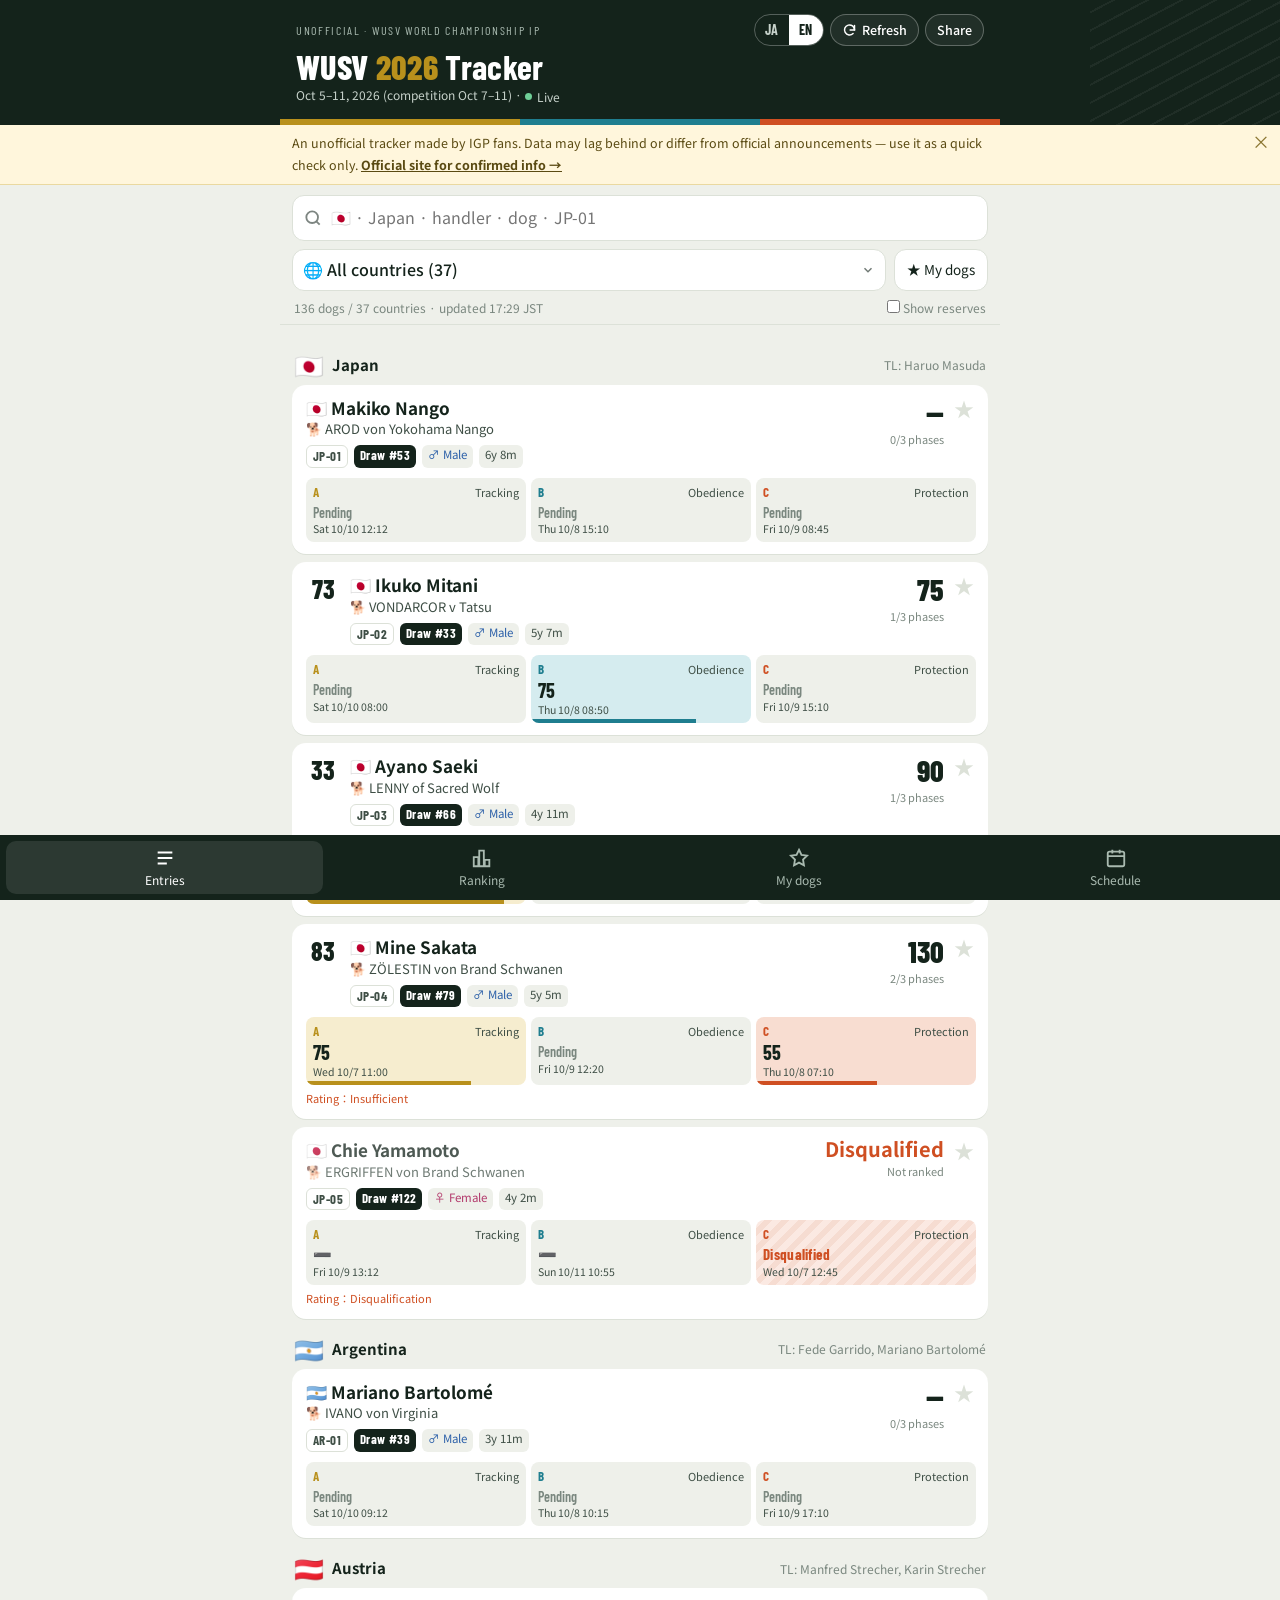
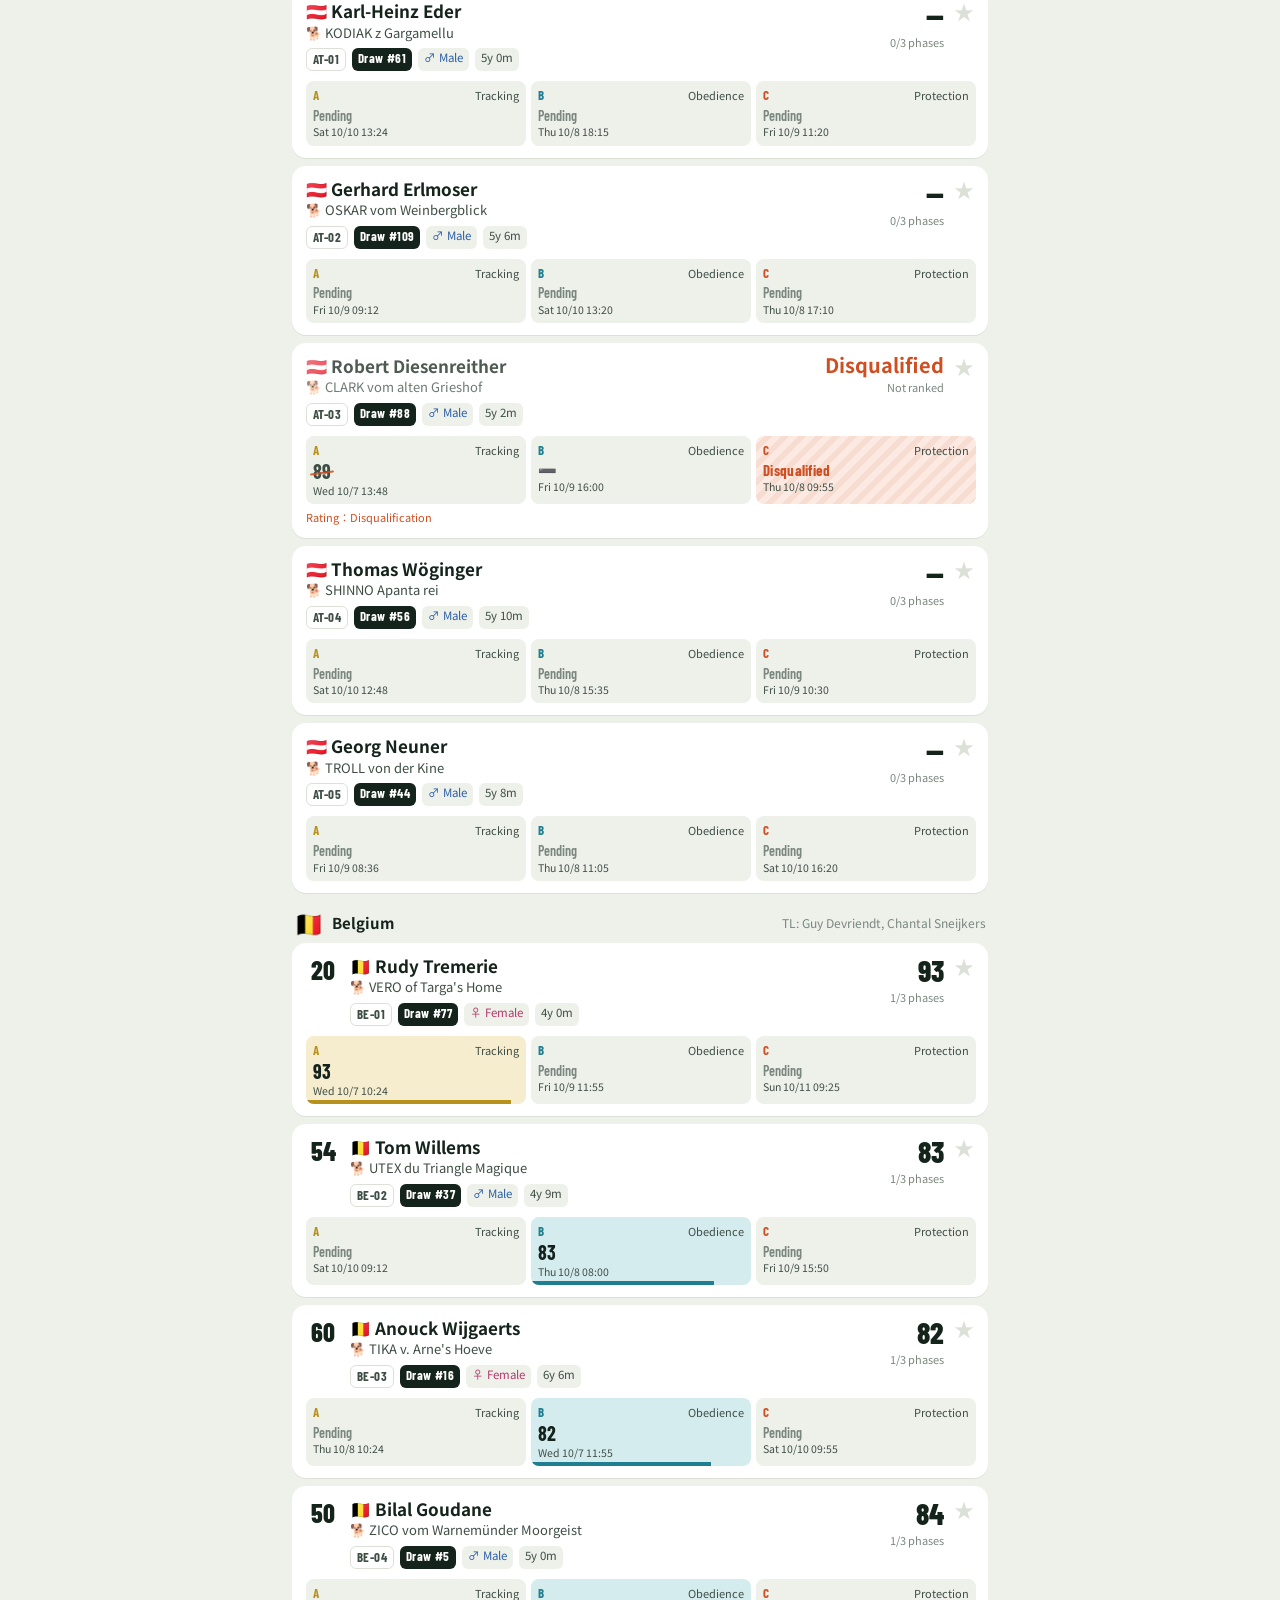
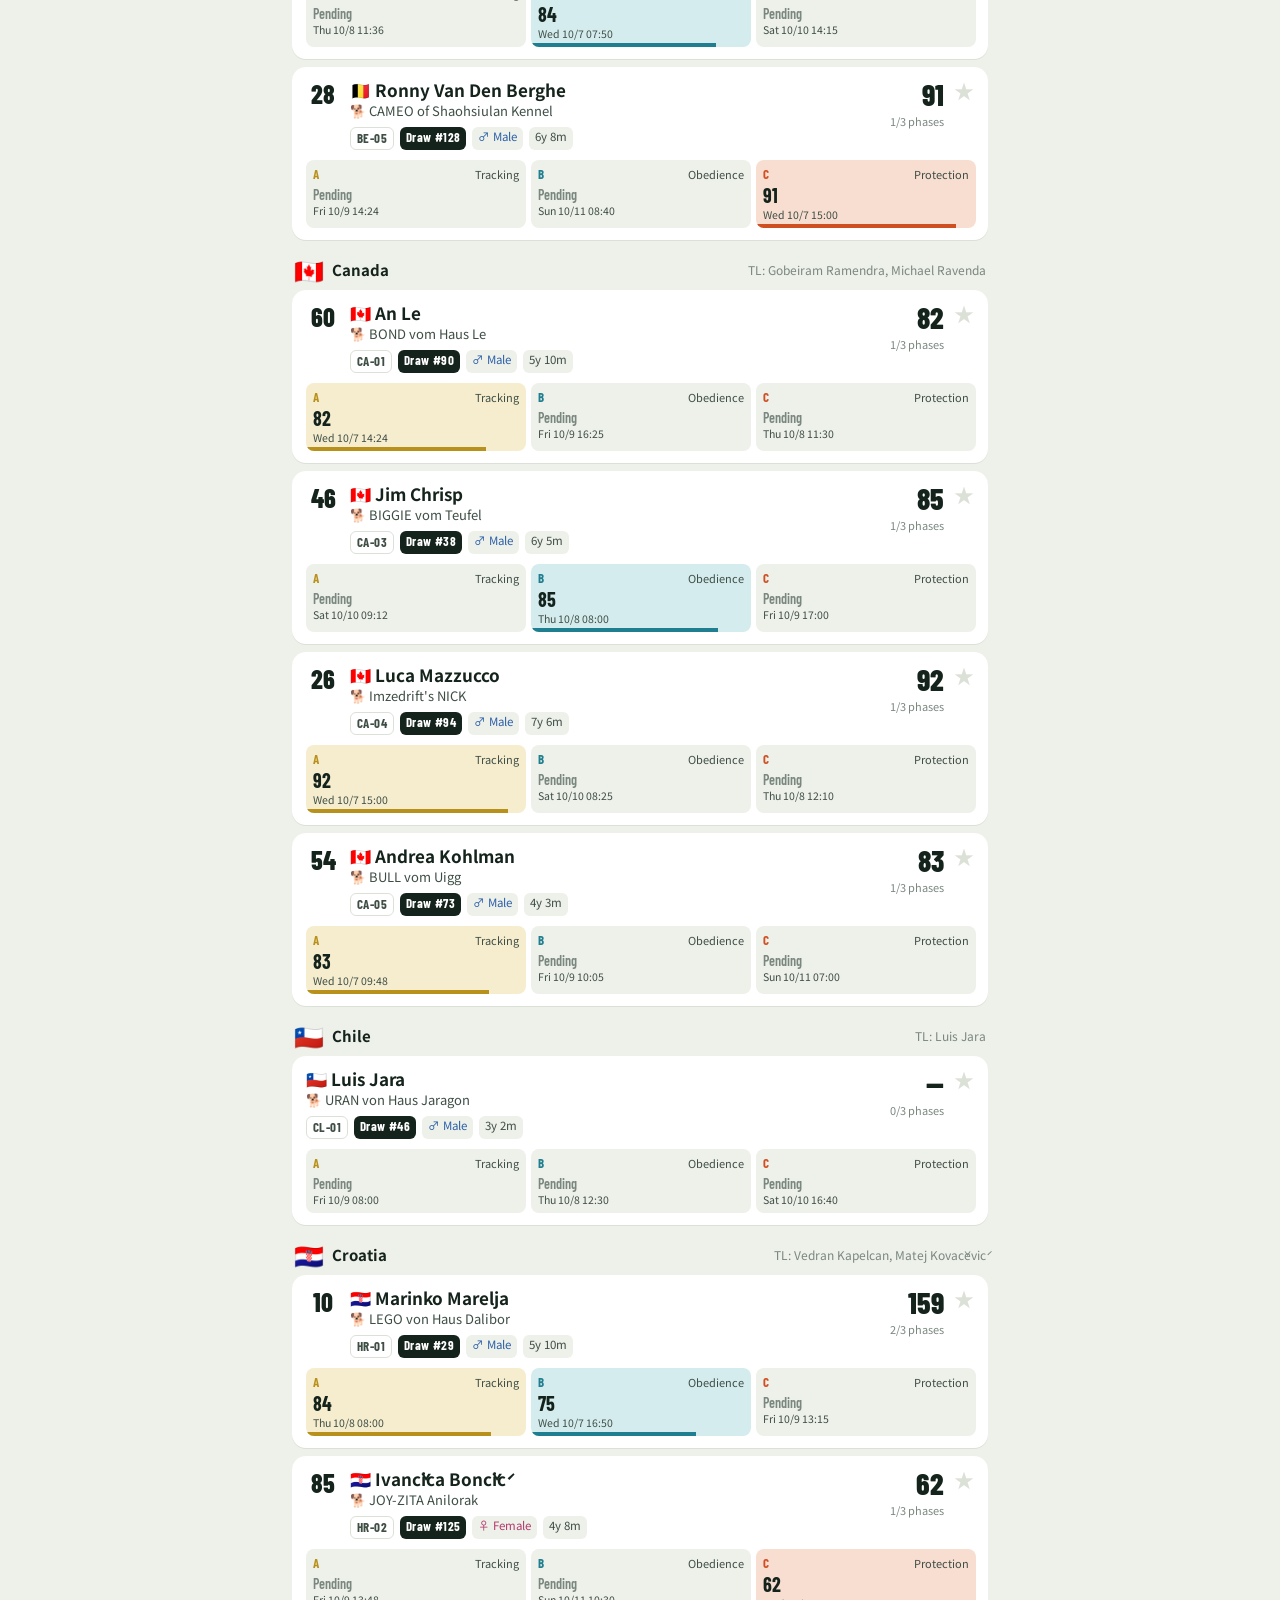
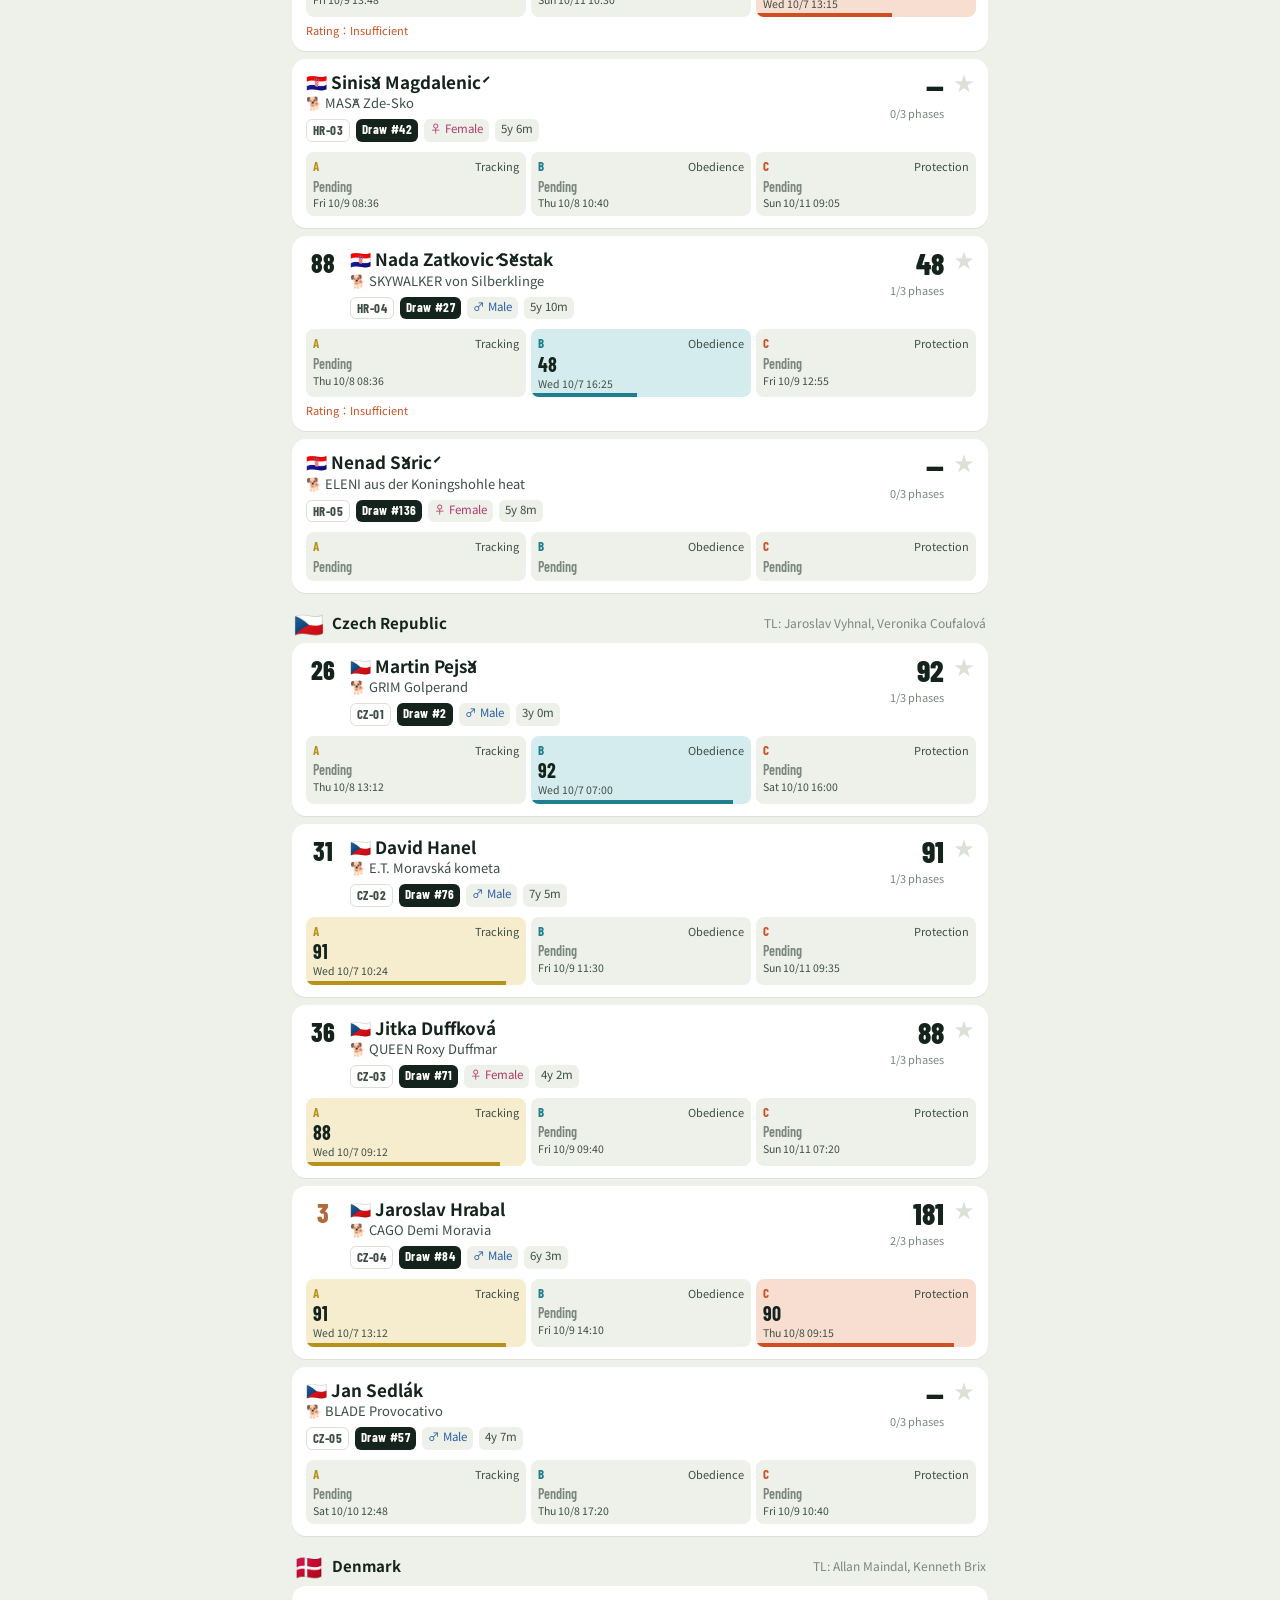
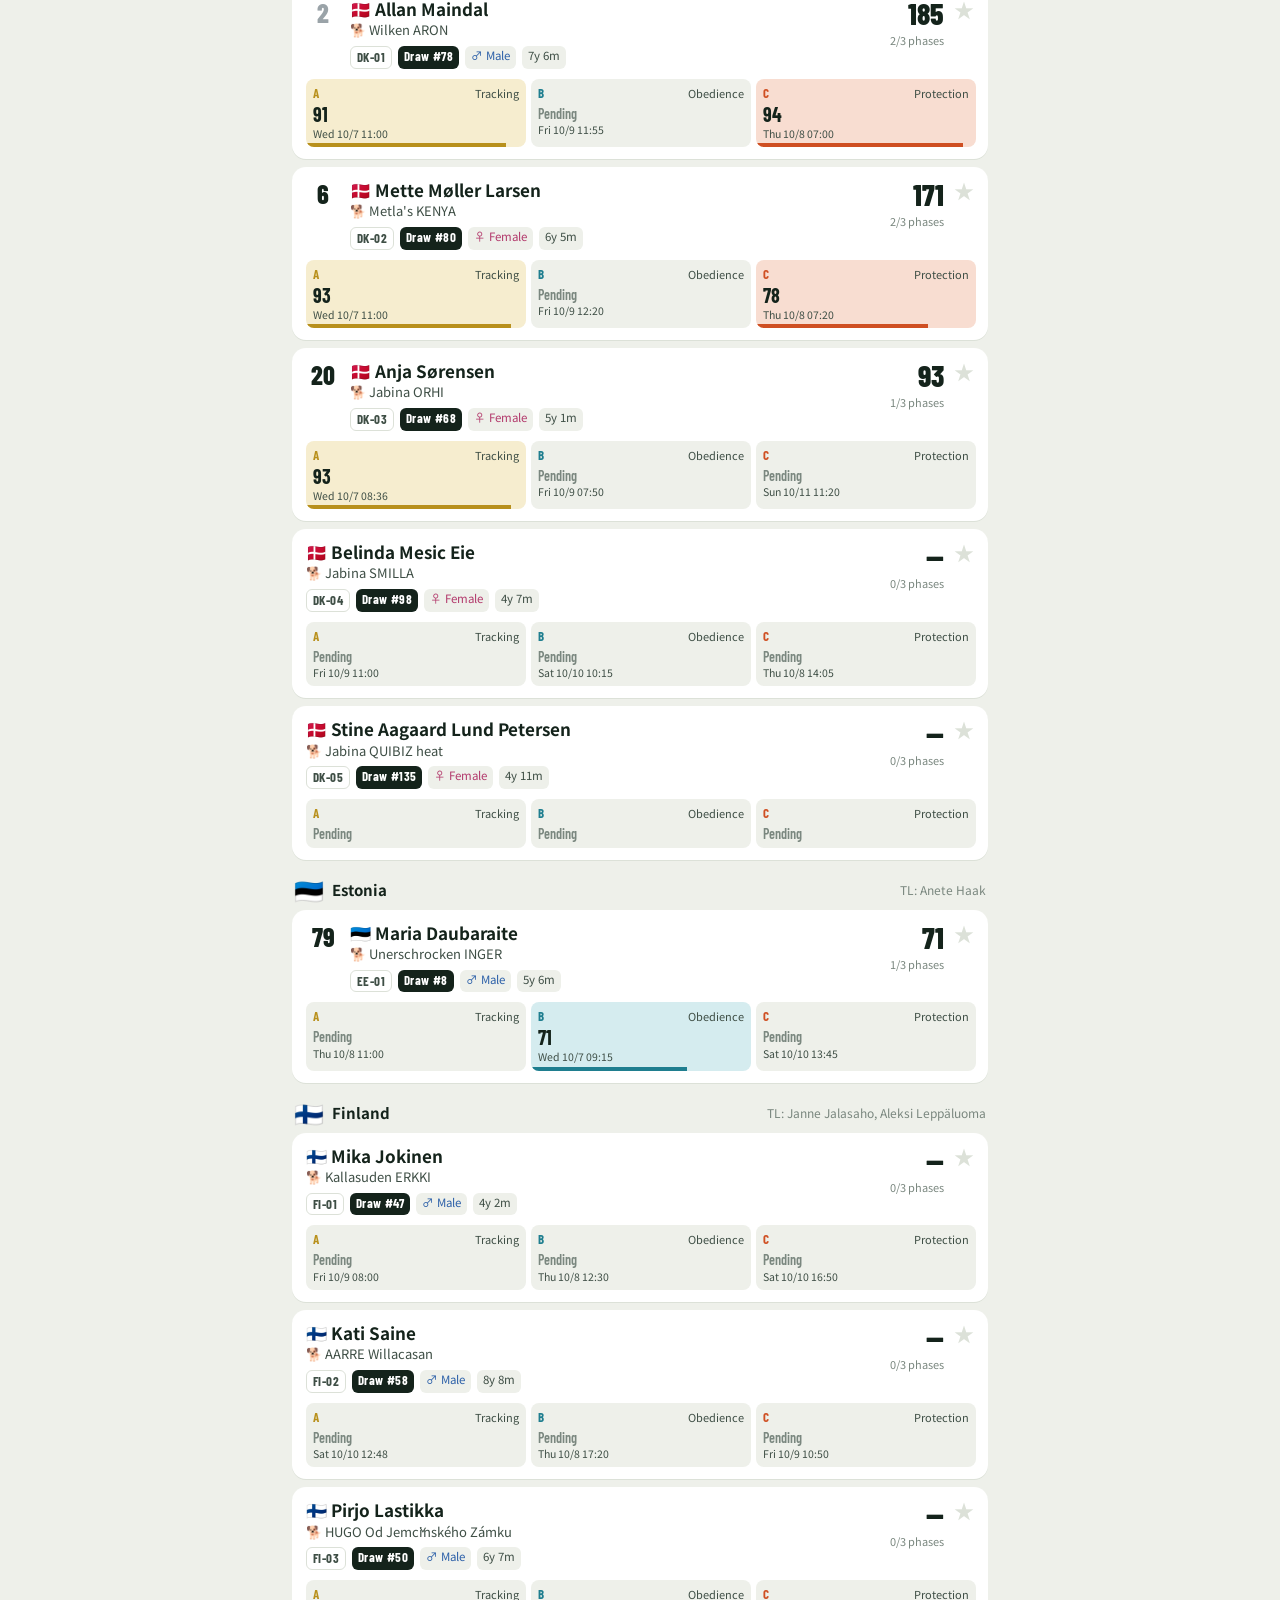
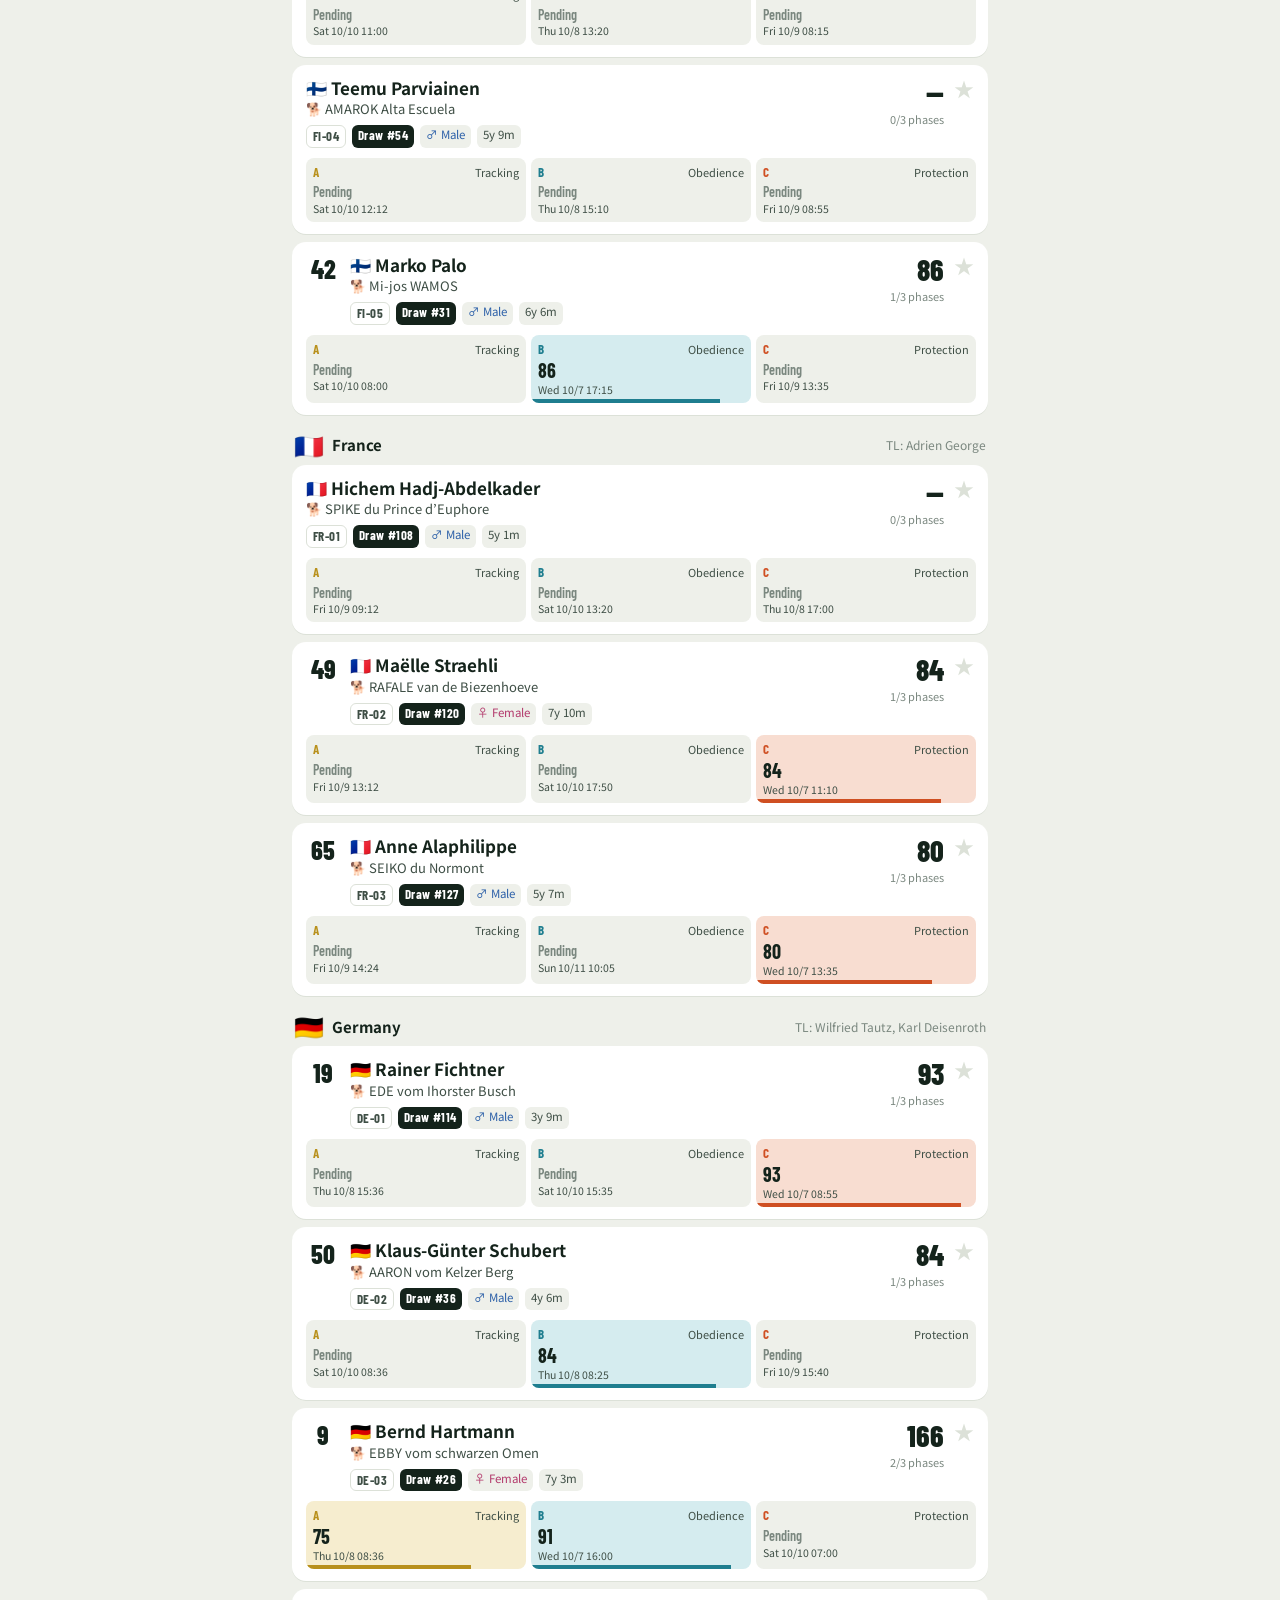
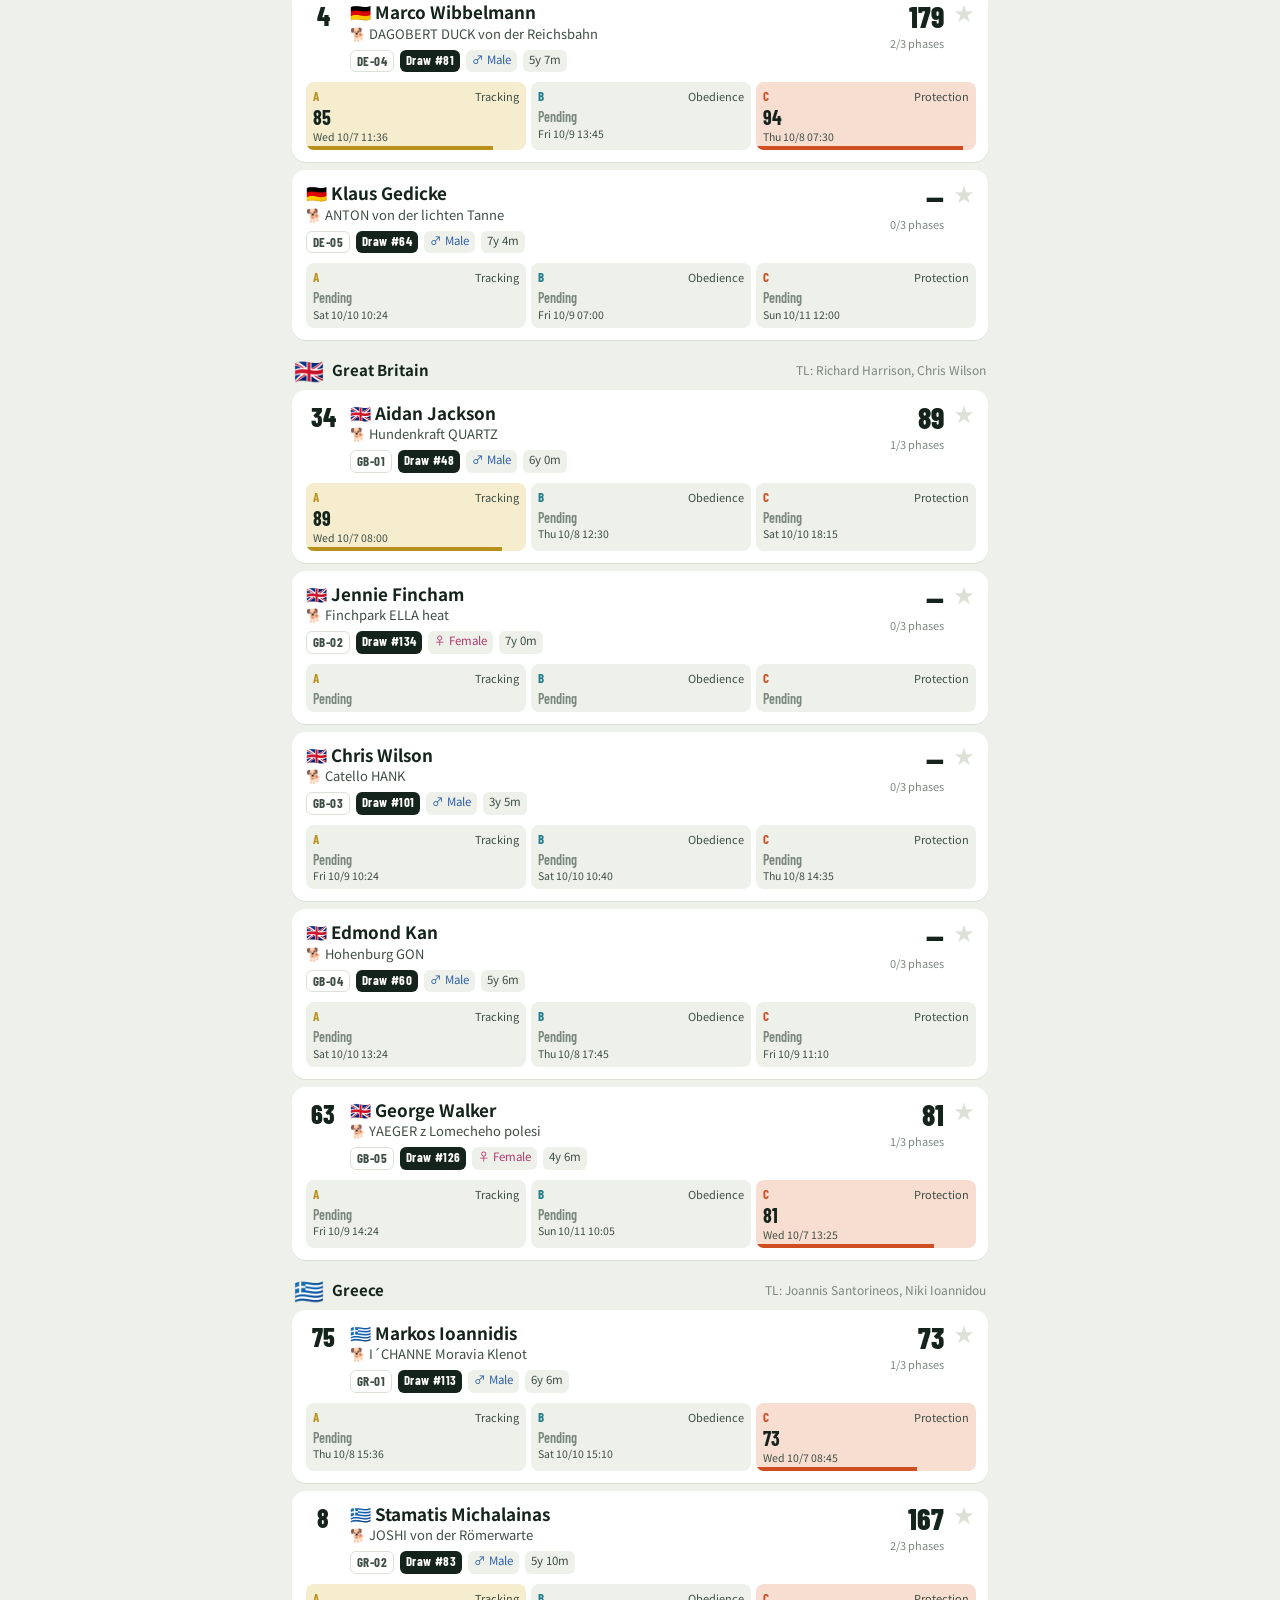
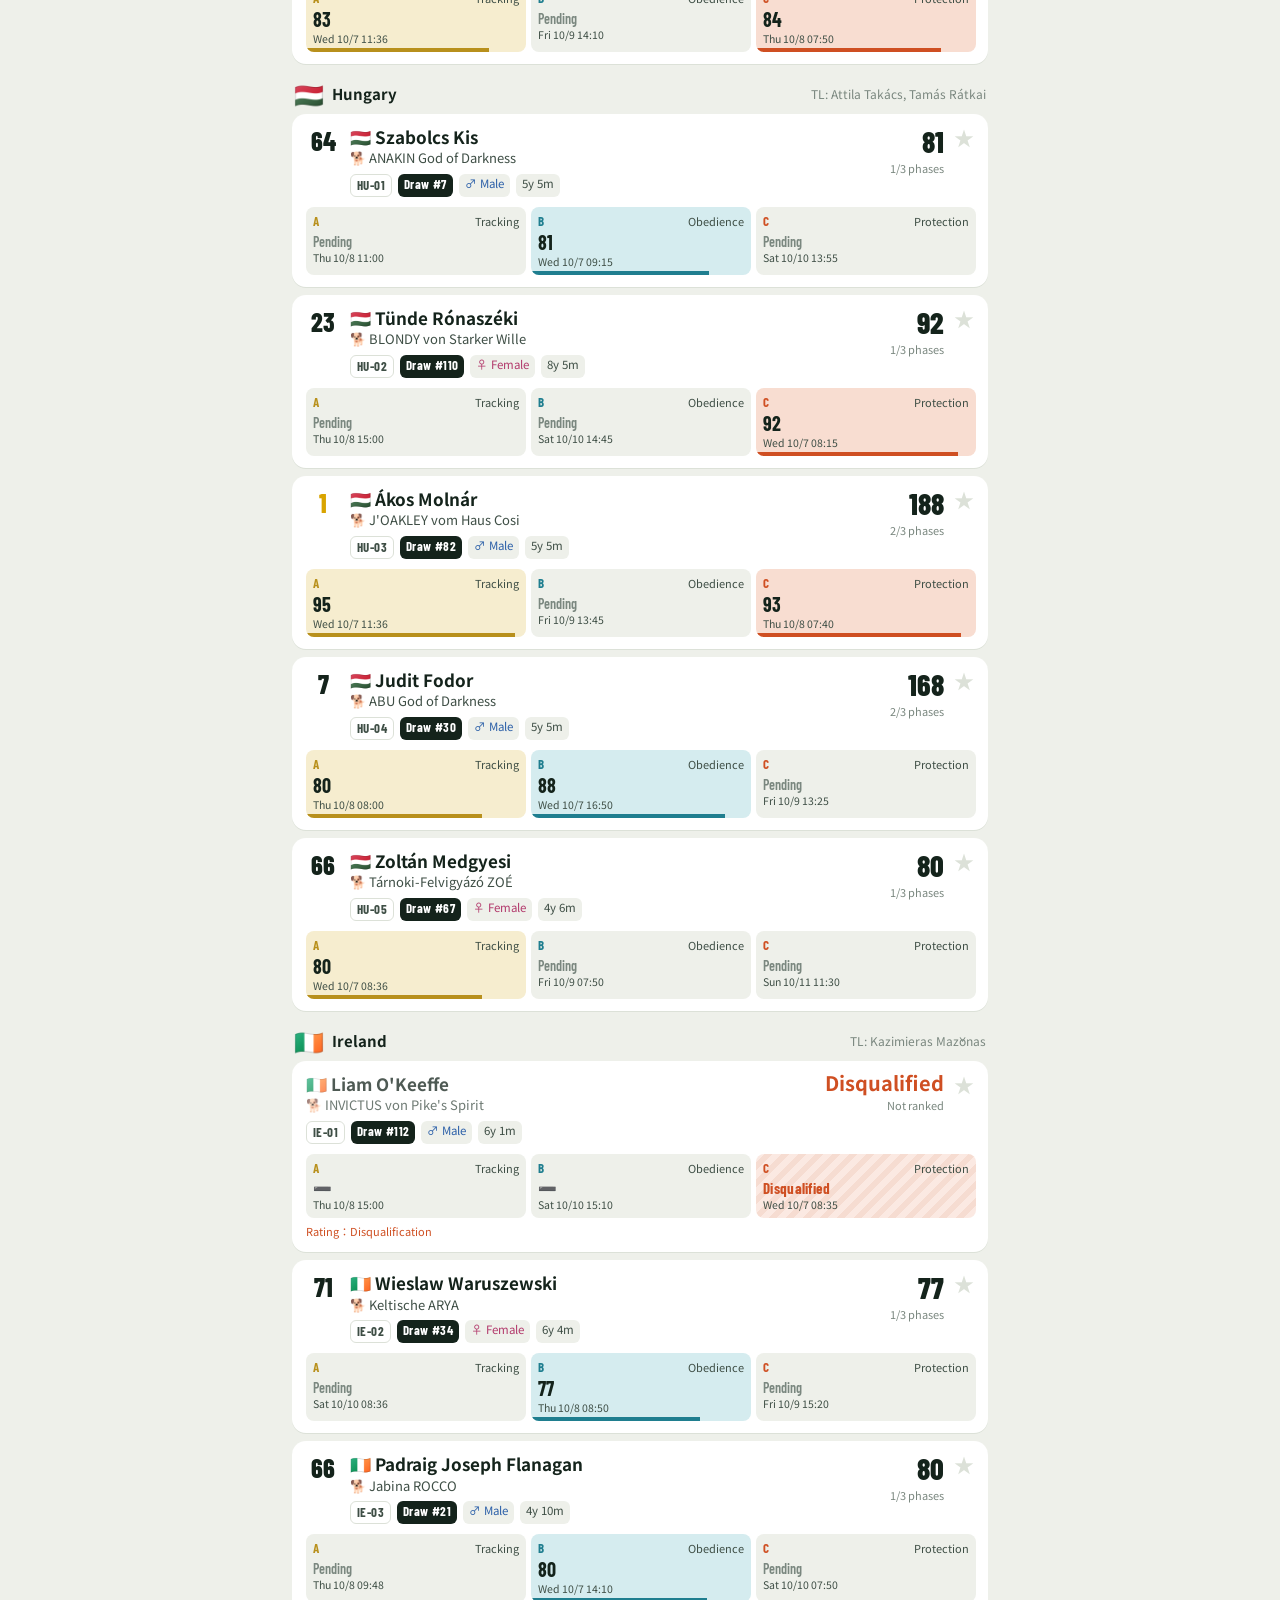
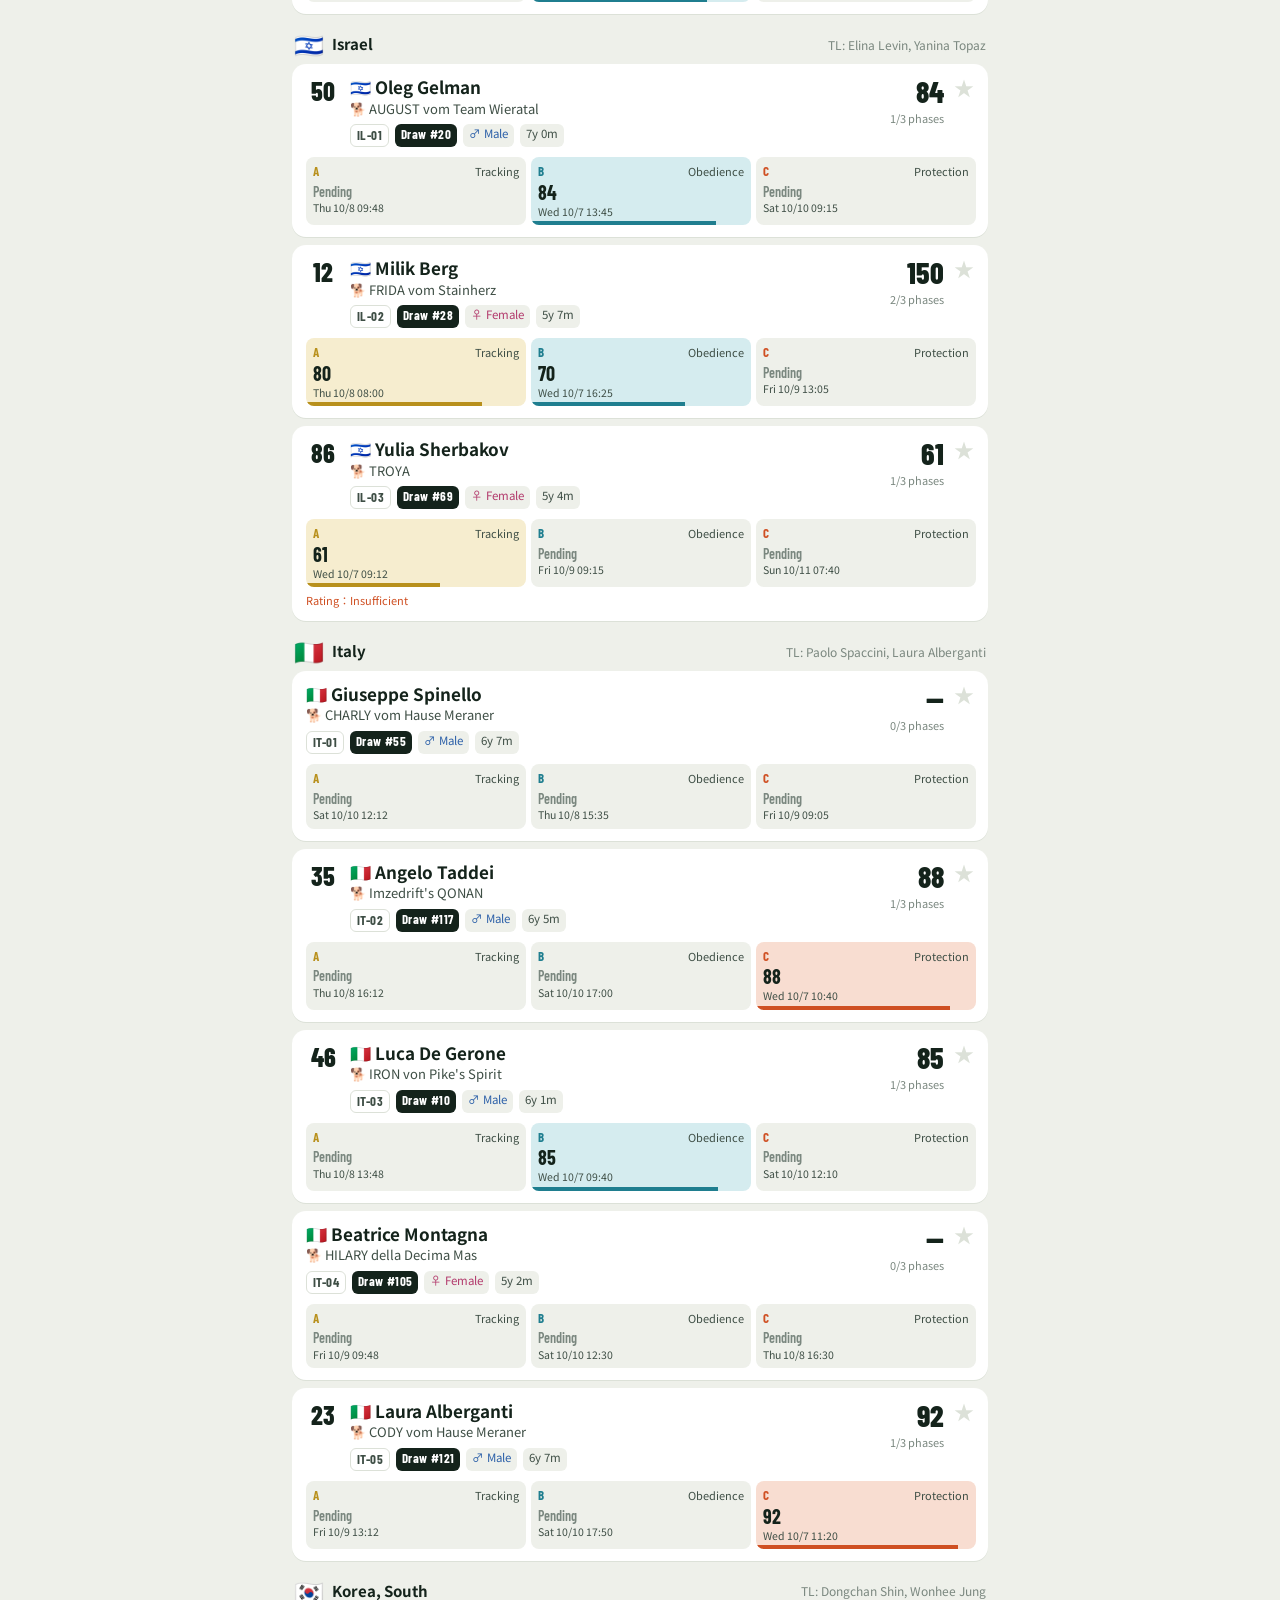
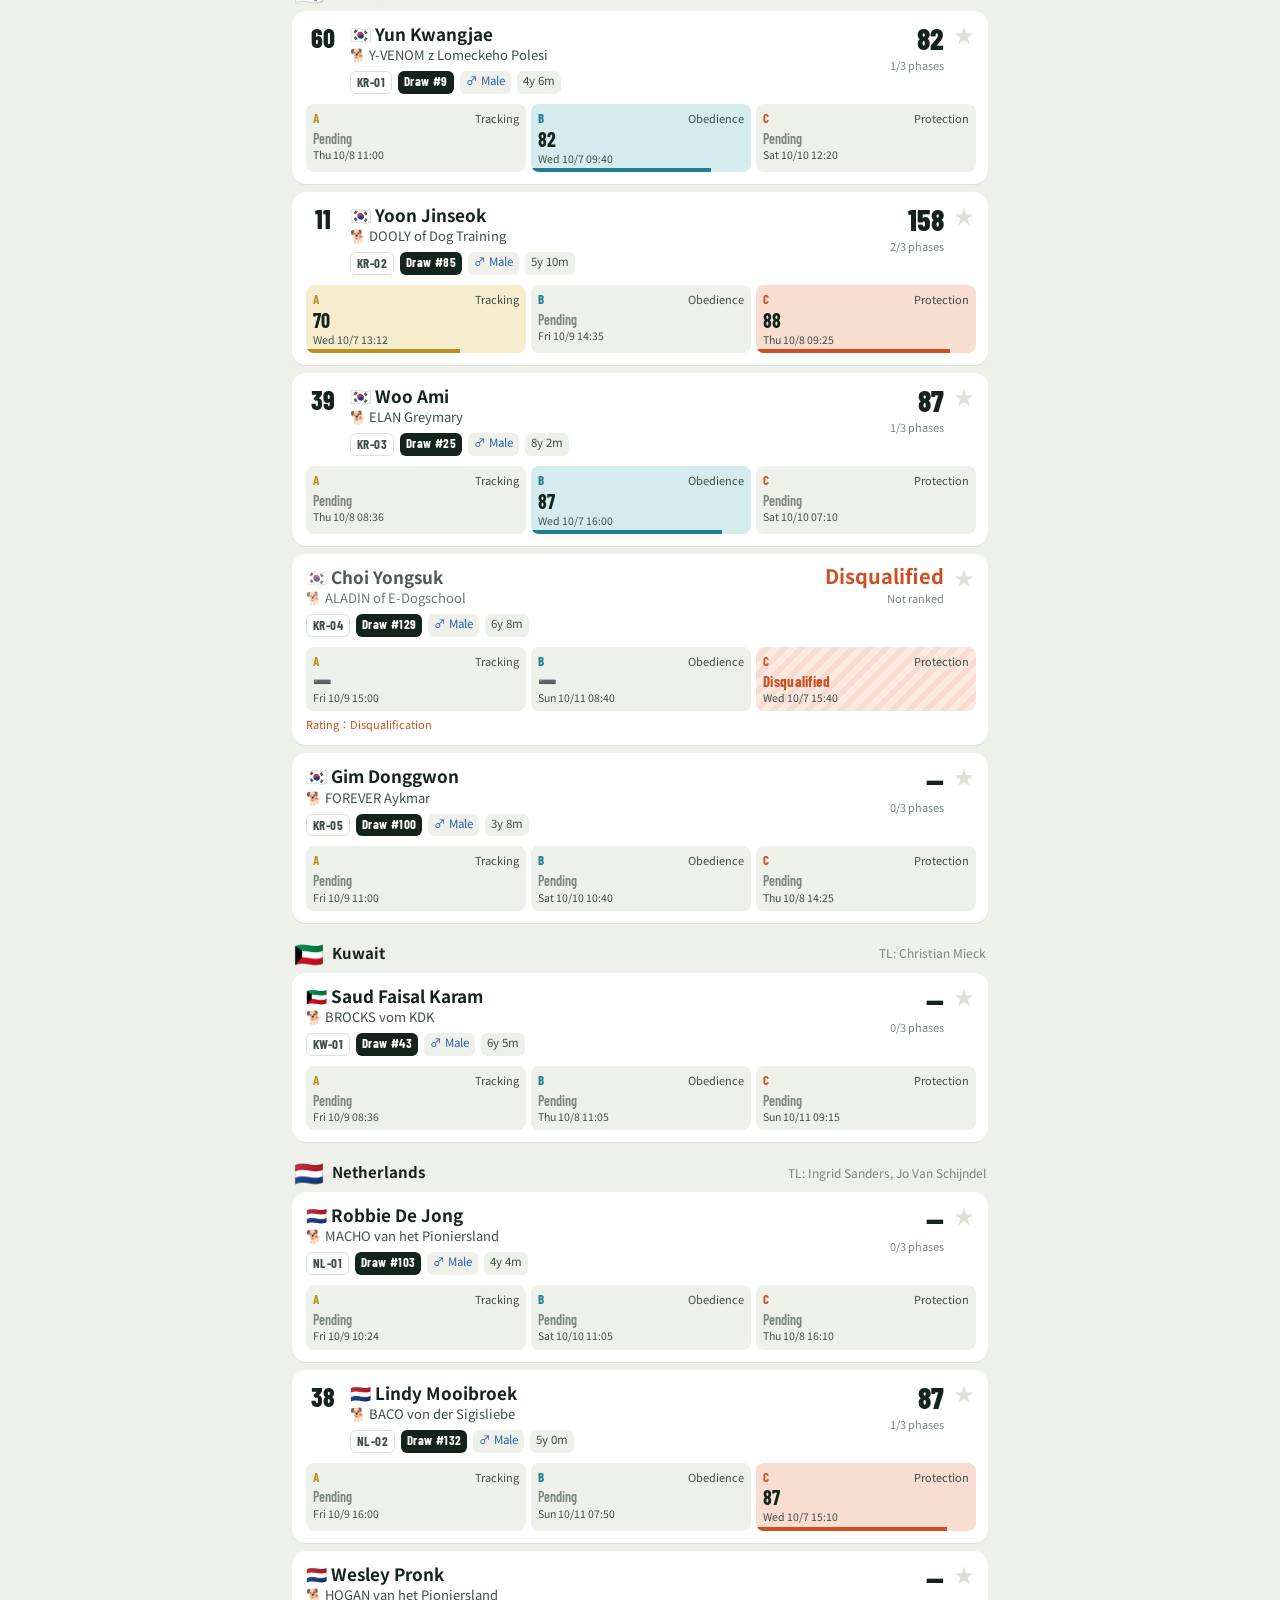
==== commit 7ea024c0: "Add refresh button and last-updated time in meta row" ====
--- a/index.html
+++ b/index.html
@@ -159,6 +159,7 @@
 nav.tabs .dot{position:absolute;top:4px;left:calc(50% + 8px);min-width:17px;height:17px;border-radius:9px;background:var(--c);color:#fff;font-size:10.5px;font-weight:700;line-height:17px;padding:0 4px}
 .favtools{display:flex;gap:6px;margin-bottom:10px;flex-wrap:wrap}
 .favtools .chip{background:var(--card)}
+.favtools .chip[aria-pressed="true"]{background:var(--ink);border-color:var(--ink);color:#fff}
 .toast{position:fixed;left:50%;bottom:calc(84px + env(safe-area-inset-bottom));transform:translateX(-50%) translateY(20px);opacity:0;background:var(--ink);color:#fff;padding:9px 16px;border-radius:999px;font-size:13px;z-index:50;transition:.25s;pointer-events:none;max-width:90vw;text-align:center}
 .toast.on{opacity:1;transform:translateX(-50%) translateY(0)}
 .nextup{font-size:11.5px;margin-top:6px;color:var(--b);font-weight:500}
@@ -217,6 +218,31 @@
 .seg .sc.fz s::after{content:"";position:absolute;left:-3px;right:-3px;top:55%;height:2px;border-radius:2px;background:var(--c);opacity:.85;transform:rotate(-8deg)}
 .seg .sc.stx.dash{font-size:15px}
 
+/* 出番が近いマイ選手 */
+.nextup.soon{color:#fff;background:var(--c);border-radius:6px;padding:4px 8px;display:inline-block;font-weight:600}
+.nextup.soon b{font-weight:800}
+
+/* 通知設定 */
+.nset{background:var(--card);border-radius:14px;padding:4px 14px;margin-bottom:10px;box-shadow:0 1px 0 var(--line)}
+.nrow{display:flex;align-items:center;justify-content:space-between;gap:12px;padding:11px 0;border-bottom:1px solid var(--line)}
+.nrow span:first-child{display:flex;flex-direction:column;min-width:0}
+.nrow b{font-size:14px;font-weight:600}
+.nrow small{font-size:11.5px;color:var(--mute);margin-top:1px}
+.nnote{font-size:11.5px;color:var(--mute);margin:8px 0 6px}
+.sw{appearance:none;-webkit-appearance:none;flex:none;width:48px;height:28px;border-radius:999px;background:var(--line);position:relative;transition:.2s;margin:0;cursor:pointer}
+.sw::after{content:"";position:absolute;top:3px;left:3px;width:22px;height:22px;border-radius:50%;background:#fff;box-shadow:0 1px 3px rgba(0,0,0,.25);transition:.2s}
+.sw:checked{background:var(--b)}
+.sw:checked::after{left:23px}
+.nok{flex:none;font-size:12.5px;color:var(--b);font-weight:600}
+.nng{flex:none;font-size:11.5px;color:var(--c);max-width:45%;text-align:right}
+.nset .chip.on{background:var(--ink);color:#fff;border-color:var(--ink)}
+#nsetBtn[aria-expanded="true"]{background:var(--ink);border-color:var(--ink);color:#fff}
+
+/* 更新ボタン */
+#refreshBtn svg{flex:none}
+#refreshBtn.spin svg{animation:spin .8s linear infinite}
+@keyframes spin{to{transform:rotate(360deg)}}
+
 </style>
 </head>
 <body>
@@ -227,6 +253,7 @@
       <div class="lang" role="group" aria-label="Language">
         <button data-lang="ja" aria-pressed="true">JA</button><button data-lang="en" aria-pressed="false">EN</button>
       </div>
+      <button class="tbtn" id="refreshBtn" aria-label="refresh"><svg width="15" height="15" viewBox="0 0 24 24" fill="none" stroke="currentColor" stroke-width="2.4" stroke-linecap="round" aria-hidden="true"><path d="M20 11a8 8 0 1 0-2.3 5.7"/><path d="M20 4v7h-7"/></svg><span data-i="refresh">更新</span></button>
       <button class="tbtn" id="shareBtn" data-i="share">共有</button>
     </div>
   </div>
@@ -250,7 +277,7 @@
     </label>
     <button class="chip" id="favChip" aria-pressed="false"></button>
   </div>
-  <div class="meta"><span id="count"></span>
+  <div class="meta"><span><span id="count"></span> · <span id="updShort"></span></span>
     <label><input type="checkbox" id="showRes"> <span data-i="showRes"></span></label>
   </div>
 </div>
@@ -281,6 +308,7 @@
     ph:"🇯🇵・日本・ハンドラー・犬名・JP-01", showRes:"補欠も表示", all:"すべて", allC:"🌐 すべての国", fav:"★ マイ選手",
     tList:"出場選手", tRank:"順位", tMy:"マイ選手", tSched:"日程",
     src:"データ：公式", upd:"最終更新", tie:"順位は総合点の高い順。同点ならC科目の高い方が上位。1科目でも70点未満があれば、全科目70点以上の選手より下位",
+    refresh:"更新", refreshing:"更新中…", upToDate:t=>`最新です（${t} 更新）`, gotNew:t=>`新しいデータを読み込みました（${t} 更新）`, refreshFail:"更新できませんでした。通信状態を確認してください。", updAt:t=>`${t} 更新`,
     live:"自動更新中", offline:"オフライン（前回のデータ）", loading:"読み込み中…",
     dogs:(n,c)=>`${n} 頭 / ${c} か国`, rankN:n=>`順位対象 ${n} 頭`, myN:n=>`マイ選手 ${n} 頭`,
     male:"♂ オス", female:"♀ メス", age:(y,m)=>`${y}歳${m}ヶ月`, reserve:"補欠",
@@ -294,14 +322,22 @@
     wd:["日","月","火","水","木","金","土"], mon:"10月",
     slots:n=>`${n} 件の出番`, compDays:"競技日 10/7〜10/11", noSlot:"この条件の出番はありません。",
     myEmpty:`まだマイ選手がいません。「出場選手」や「順位」でカードの <b>★</b> をタップすると、ここでまとめて追跡できます。得点が入ると <b>NEW</b> と表示されます。`,
-    newBadge:"NEW", nextUp:"次の出番", notifyOn:"🔔 通知をオン", notifyOk:"🔔 通知オン", shareFav:"マイ選手を共有", clearNew:"NEWを消す",
+    newBadge:"NEW", nextUp:"次の出番", notifyOn:"🔔 通知をオン", notifyOk:"🔔 通知オン（結果・出番30/10分前）", shareFav:"マイ選手を共有", clearNew:"NEWを消す",
     toastNew:n=>`マイ選手の成績が ${n} 件更新されました`,
+    nsetT:"通知設定", nRes:"結果の通知", nResS:"マイ選手の点数・失格・棄権が出たとき",
+    nSoon:"出番の通知", nSoonS:"マイ選手の出番の30分前・10分前",
+    nToast:"画面内のお知らせ", nToastS:"サイトの下に出る短い表示",
+    nPhone:"スマホの通知", nPhoneS:"ブラウザの通知を許可すると、画面の上に届きます",
+    nPhoneOn:"許可済み", nUnsup:"このブラウザは通知に対応していません",
+    nNote:"通知はこのページを開いている間に届きます。設定はこのスマホにだけ保存されます。", on:"オン", off:"オフ",
+    resT:"結果", pts:v=>`${v}点`, totalW:"／合計", provRank:r=>`暫定${r}位`,
     shareTitle:"このトラッカーを共有", shareText:"下のURLを送れば、誰でもスマホで開けます（IGPファンによる非公式の簡易トラッカーです）。",
     copy:"コピー", copied:"コピーしました", close:"閉じる", nativeShare:"LINE などで送る",
     favShareTitle:"マイ選手を共有", favShareText:n=>`あなたのマイ選手 ${n} 頭を入れたリンクです。受け取った人は1タップで同じ選手を追跡できます。`,
     importTitle:"マイ選手の追加", importText:n=>`共有リンクに ${n} 頭の選手が含まれています。あなたのマイ選手に追加しますか？`, add:"追加する", skip:"追加しない", added:n=>`${n} 頭を追加しました`,
     notifyDenied:"通知が許可されていません。ブラウザの設定から許可してください。",
-    notifyNote:"通知はこのページを開いている間に届きます。",
+    notifyNote:"マイ選手の結果（科目ごとの点数）と、出番の30分前・10分前に通知します（このページを開いている間）。",
+    soonT:"まもなく出番", soonIn:m=>`あと${m}分`, soonLocal:"現地", soonNow:"まもなく",
     favAdd:"マイ選手に追加", favDel:"マイ選手から外す"
   },
   en: {
@@ -309,6 +345,7 @@
     ph:"🇯🇵 · Japan · handler · dog · JP-01", showRes:"Show reserves", all:"All", allC:"🌐 All countries", fav:"★ My dogs",
     tList:"Entries", tRank:"Ranking", tMy:"My dogs", tSched:"Schedule",
     src:"Data: official", upd:"Updated", tie:"Ranked by total; ties broken by higher C score. Any phase under 70 ranks below all dogs with 70+ in every phase",
+    refresh:"Refresh", refreshing:"Refreshing…", upToDate:t=>`Up to date (updated ${t} JST)`, gotNew:t=>`New data loaded (updated ${t} JST)`, refreshFail:"Couldn't refresh. Check your connection.", updAt:t=>`updated ${t} JST`,
     live:"Live", offline:"Offline (last data)", loading:"Loading…",
     dogs:(n,c)=>`${n} dogs / ${c} countries`, rankN:n=>`${n} ranked`, myN:n=>`${n} tracked`,
     male:"♂ Male", female:"♀ Female", age:(y,m)=>`${y}y ${m}m`, reserve:"Reserve",
@@ -322,14 +359,22 @@
     wd:["Sun","Mon","Tue","Wed","Thu","Fri","Sat"], mon:"Oct",
     slots:n=>`${n} start slots`, compDays:"Competition Oct 7–11", noSlot:"No start slots for this filter.",
     myEmpty:`No dogs tracked yet. Tap <b>★</b> on any card in Entries or Ranking to follow it here. New scores are marked <b>NEW</b>.`,
-    newBadge:"NEW", nextUp:"Next up", notifyOn:"🔔 Turn on alerts", notifyOk:"🔔 Alerts on", shareFav:"Share my dogs", clearNew:"Clear NEW",
+    newBadge:"NEW", nextUp:"Next up", notifyOn:"🔔 Turn on alerts", notifyOk:"🔔 Alerts on (results · 30/10 min before)", shareFav:"Share my dogs", clearNew:"Clear NEW",
     toastNew:n=>`${n} new score update(s) for your dogs`,
+    nsetT:"Alert settings", nRes:"Result alerts", nResS:"When your dogs get a score, DQ or withdrawal",
+    nSoon:"Turn alerts", nSoonS:"30 and 10 min before your dogs' turns",
+    nToast:"In-page banner", nToastS:"Short message at the bottom of the page",
+    nPhone:"Phone notifications", nPhoneS:"Allow browser notifications to get them on your lock / top screen",
+    nPhoneOn:"Allowed", nUnsup:"This browser doesn't support notifications",
+    nNote:"Alerts arrive while this page is open. Settings are saved on this device only.", on:"on", off:"off",
+    resT:"Result", pts:v=>`${v} pts`, totalW:"/ total", provRank:r=>`provisional #${r}`,
     shareTitle:"Share this tracker", shareText:"Send this link — anyone can open it on their phone (unofficial fan-made quick tracker).",
     copy:"Copy", copied:"Copied", close:"Close", nativeShare:"Send via apps",
     favShareTitle:"Share my dogs", favShareText:n=>`This link includes your ${n} tracked dogs. Friends can follow the same dogs in one tap.`,
     importTitle:"Add tracked dogs", importText:n=>`This link includes ${n} dogs. Add them to your list?`, add:"Add", skip:"Not now", added:n=>`Added ${n} dogs`,
     notifyDenied:"Notifications are blocked. Allow them in your browser settings.",
-    notifyNote:"Alerts arrive while this page is open.",
+    notifyNote:"Alerts for your dogs' results (score per phase) and 30 / 10 min before their turns (while this page is open).",
+    soonT:"Up soon", soonIn:m=>`in ${m} min`, soonLocal:"local", soonNow:"now",
     favAdd:"Track this dog", favDel:"Stop tracking"
   }
 };
@@ -435,12 +480,51 @@
     ${w?`<div class="when">${esc(fmtWhen(w))}</div>`:""}
     <div class="fill" style="width:${v!=null?Math.max(2,v):0}%"></div></div>`;
 }
+const NOW = () => window.__NOW ? new Date(window.__NOW) : new Date();
+const slotDate = w => new Date(w.replace(" ","T")+":00+02:00");  // 会場（スロベニア, CEST）の時刻
+function upcoming(p){
+  const now = NOW();
+  return ["A","B","C"].filter(k=>p.sched[k] && p[k.toLowerCase()]==null && !p.ss)
+    .map(k=>({k,w:p.sched[k],d:slotDate(p.sched[k])}))
+    .filter(x=>x.d > new Date(now-3*3600e3)).sort((a,b)=>a.d-b.d)[0];
+}
 function nextUp(p){
-  const now = new Date();
-  const n = ["A","B","C"].filter(k=>p.sched[k] && p[k.toLowerCase()]==null)
-    .map(k=>({k,w:p.sched[k],d:new Date(p.sched[k].replace(" ","T")+":00+02:00")}))
-    .filter(x=>x.d > new Date(now-3*3600e3)).sort((a,b)=>a.d-b.d)[0];
-  return n ? `<div class="nextup">⏱ ${t("nextUp")}: ${n.k} ${t("sec")[n.k]} · ${esc(fmtWhen(n.w))}</div>` : "";
+  const n = upcoming(p); if (!n) return "";
+  const m = Math.ceil((n.d - NOW())/60000);
+  const soon = m <= 30 && m > -15;
+  return `<div class="nextup ${soon?"soon":""}">${soon?"🔔":"⏱"} ${t("nextUp")}: ${n.k} ${t("sec")[n.k]} · ${esc(fmtWhen(n.w))}${soon?` · <b>${m>0?t("soonIn")(m):t("soonNow")}</b>`:""}</div>`;
+}
+// マイ選手の出番 30分前・10分前に通知（このページを開いている間）。同じ出番・同じタイミングは1回だけ
+const LEADS = [30, 10];
+// 通知の種類ごとのオン・オフ（この端末に保存）。既定はすべてオン
+const PREF = () => Object.assign({res:true, soon:true, toast:true}, LS("npref")||{});
+const pushOk = () => "Notification" in window && Notification.permission==="granted";
+function checkSoon(){
+  if (!P.length) return;
+  const now = NOW(), done = LS("alerted") || {}, hits = [];
+  P.forEach(p=>{
+    if (!state.fav.has(p.cat)) return;
+    const n = upcoming(p); if (!n) return;
+    const m = (n.d - now)/60000;
+    LEADS.forEach(L=>{
+      const key = `${p.cat}|${n.k}|${n.w}|${L}`;
+      if (m <= L && m > L-15 && !done[key]){ done[key] = 1; hits.push({p, n, m:Math.max(0,Math.ceil(m)), L}); }
+    });
+  });
+  if (!hits.length) return;
+  LS("alerted", done);
+  // 同じ選手で30分前・10分前が同時に該当したら近い方だけ
+  const seen = new Set(), list = hits.sort((a,b)=>a.L-b.L).filter(h=>!seen.has(h.p.cat) && seen.add(h.p.cat));
+  list.forEach(({p,n,m})=>{
+    const tm = n.w.split(" ")[1];
+    const line = `${flag(p.cc)} ${p.h}（${p.d}）\n${n.k} ${t("sec")[n.k]} ${tm}（${t("soonLocal")}）· ${t("soonIn")(m)}`;
+    if (!PREF().soon) return;
+    if (PREF().toast) toast(`🔔 ${t("soonT")}: ${p.h} · ${n.k} ${t("soonIn")(m)}`);
+    if (pushOk()){
+      try{ new Notification(`🔔 ${t("soonT")} — WUSV 2026`, {body: line, tag:"wusv26-"+p.cat+n.k}); }catch(e){}
+    }
+  });
+  render();
 }
 function card(p, showRank){
   const fav = state.fav.has(p.cat), fresh = state.fresh.has(p.cat);
@@ -497,16 +581,31 @@
   }
   el("v-rank").innerHTML = strip() + body;
 }
+function nsetPanel(perm){
+  const pf = PREF();
+  const sw = (k,label,sub) => `<label class="nrow"><span><b>${label}</b><small>${sub}</small></span><input type="checkbox" class="sw" data-np="${k}" ${pf[k]?"checked":""}></label>`;
+  const ph = perm==="granted" ? `<span class="nok">✓ ${t("nPhoneOn")}</span>`
+    : perm==="denied" ? `<span class="nng">${t("notifyDenied")}</span>`
+    : perm==="unsupported" ? `<span class="nng">${t("nUnsup")}</span>`
+    : `<button class="chip on" id="notifyBtn">${t("notifyOn")}</button>`;
+  return `<div class="nset">
+    ${sw("res", t("nRes"), t("nResS"))}
+    ${sw("soon", t("nSoon"), t("nSoonS"))}
+    ${sw("toast", t("nToast"), t("nToastS"))}
+    <div class="nrow"><span><b>${t("nPhone")}</b><small>${t("nPhoneS")}</small></span>${ph}</div>
+    <p class="nnote">${t("nNote")}</p>
+  </div>`;
+}
 function renderMy(){
   const list = P.filter(p=>state.fav.has(p.cat) && match(p,true));
   list.sort((a,b)=> (state.fresh.has(b.cat)-state.fresh.has(a.cat)) || ((a.rank??1e9)-(b.rank??1e9)) || a.cat.localeCompare(b.cat));
   setCount(t("myN")(state.fav.size));
   const perm = ("Notification" in window) ? Notification.permission : "unsupported";
   const tools = state.fav.size ? `<div class="favtools">
-      ${perm!=="unsupported"?`<button class="chip" id="notifyBtn" aria-pressed="${perm==="granted"}">${perm==="granted"?t("notifyOk"):t("notifyOn")}</button>`:""}
+      <button class="chip" id="nsetBtn" aria-expanded="${!!state.nset}">⚙️ ${t("nsetT")}</button>
       <button class="chip" id="shareFavBtn">${t("shareFav")}</button>
       ${state.fresh.size?`<button class="chip" id="clearNewBtn">${t("clearNew")}</button>`:""}
-    </div>` : "";
+    </div>${state.nset?nsetPanel(perm):""}` : "";
   el("v-my").innerHTML = tools + (list.length ? list.map(p=>card(p,true)).join("") : `<div class="note">${t("myEmpty")}</div>`);
 }
 function renderSched(){
@@ -549,6 +648,7 @@
   ({list:renderList,rank:renderRank,my:renderMy,sched:renderSched})[state.view]();
   el("qx").style.display = state.q ? "block" : "none";
   el("upd").textContent = DATA.updated || "—";
+  el("updShort").textContent = DATA.updated ? t("updAt")((DATA.updated.split(" ")[1]||DATA.updated)) : "";
   el("liveTxt").textContent = online ? t("live") : t("offline");
   el("live").classList.toggle("off", !online);
   const d = el("myDot"); d.hidden = !state.fresh.size; d.textContent = state.fresh.size;
@@ -561,29 +661,51 @@
     if (!r.ok) throw new Error(r.status);
     const d = await r.json();
     online = true;
-    if (!first && DATA && d.updated === DATA.updated) { render(); return; }
+    if (!first && DATA && d.updated === DATA.updated) { render(); return "same"; }
     DATA = d; LS("cache", d); prepare(); sortCountries(); detectChanges(first);
   }catch(e){
     online = false;
     if (!DATA){ const c = LS("cache"); if (c){ DATA = c; prepare(); sortCountries(); } }
+    render(); return "fail";
   }
-  render();
-}
+  render(); return "new";
+}
+async function manualRefresh(){
+  const b = el("refreshBtn"); if (b.classList.contains("spin")) return;
+  b.classList.add("spin"); b.querySelector("span").textContent = t("refreshing");
+  const t0 = Date.now(), r = await load(false);
+  await new Promise(z=>setTimeout(z, Math.max(0, 600-(Date.now()-t0))));
+  b.classList.remove("spin"); b.querySelector("span").textContent = t("refresh");
+  const tm = DATA && DATA.updated ? (DATA.updated.split(" ")[1]||DATA.updated) : "—";
+  toast(r==="fail" ? t("refreshFail") : r==="new" ? t("gotNew")(tm) : t("upToDate")(tm));
+  if (r!=="fail") checkSoon();
+}
+// マイ選手の成績・状態の変化を検出。科目ごとに「何点が出たか」を通知（ページを開き直したときも、前回見た状態との差を通知）
 function detectChanges(first){
-  let n = 0;
+  let n = 0; const msgs = [];
+  const sv = state.seenV || (state.seenV = LS("seenV") || {});
   P.forEach(p=>{
     if (!state.fav.has(p.cat)) return;
-    const s = snap(p);
-    if (state.seen[p.cat] === undefined){ state.seen[p.cat] = s; return; }
-    if (state.seen[p.cat] !== s){ if (!state.fresh.has(p.cat)) n++; state.fresh.add(p.cat); }
+    const s = snap(p), cur = {a:p.a,b:p.b,c:p.c,ss:p.ss||null};
+    if (state.seen[p.cat] === undefined || !sv[p.cat]){ if (state.seen[p.cat] === undefined) state.seen[p.cat] = s; sv[p.cat] = cur; return; }
+    const old = sv[p.cat] || {};
+    if (state.seen[p.cat] !== s){ if (!state.fresh.has(p.cat)) n++; state.fresh.add(p.cat); state.seen[p.cat] = s; }
+    const parts = [];
+    ["a","b","c"].forEach(k=>{ if (cur[k]!=null && cur[k]!==old[k]) parts.push(`${k.toUpperCase()} ${t("sec")[k.toUpperCase()]} ${t("pts")(cur[k])}`); });
+    if (cur.ss && cur.ss!==old.ss) parts.push(stLabel(cur.ss));
+    if (parts.length){
+      const tail = cur.ss ? "" : ` ${t("totalW")} ${p.sum}${p.rank?` · ${t("provRank")(p.rank)}`:""}`;
+      msgs.push({p, line:`${parts.join(" · ")}${tail}`});
+    }
+    sv[p.cat] = cur;
   });
-  LS("seen", state.seen); LS("freshList", [...state.fresh]);
-  if (n){
-    toast(t("toastNew")(n));
-    if (!first && "Notification" in window && Notification.permission==="granted"){
-      const names = P.filter(p=>state.fresh.has(p.cat)).slice(0,3).map(p=>`${flag(p.cc)} ${p.h} (${p.d}) ${p.sum??""}`).join("\n");
-      try{ new Notification("WUSV 2026", {body: t("toastNew")(n) + "\n" + names, tag:"wusv26"}); }catch(e){}
-    }
+  LS("seen", state.seen); LS("seenV", sv); LS("freshList", [...state.fresh]);
+  if (!msgs.length || !PREF().res) return;
+  if (PREF().toast) toast(msgs.length===1 ? `📣 ${msgs[0].p.h}: ${msgs[0].line}` : t("toastNew")(msgs.length));
+  if (pushOk()){
+    msgs.slice(0,5).forEach(({p,line})=>{
+      try{ new Notification(`📣 ${t("resT")} — ${flag(p.cc)} ${p.h}`, {body:`🐕 ${p.d}\n${line}`, tag:"wusv26r-"+p.cat}); }catch(e){}
+    });
   }
 }
 function markSeen(){
@@ -655,9 +777,16 @@
   const tb = e.target.closest("nav.tabs button"); if (tb){ switchView(tb.dataset.v); return; }
   if (e.target.id==="clearNewBtn"){ markSeen(); render(); return; }
   if (e.target.id==="shareFavBtn"){ openSheet(t("favShareTitle"), t("favShareText")(state.fav.size), baseUrl()+"?fav="+[...state.fav].join(",")+(lang==="en"?"&lang=en":"")+"#my"); return; }
+  if (e.target.closest("#refreshBtn")){ manualRefresh(); return; }
+  if (e.target.id==="nsetBtn"){ state.nset = !state.nset; render(); return; }
   if (e.target.id==="notifyBtn"){
     if (Notification.permission==="denied"){ toast(t("notifyDenied")); return; }
     const r = await Notification.requestPermission(); render(); if (r==="granted") toast(t("notifyNote")); return; }
+});
+document.addEventListener("change", e=>{
+  const k = e.target.dataset && e.target.dataset.np; if (!k) return;
+  const pf = PREF(); pf[k] = e.target.checked; LS("npref", pf);
+  toast(`${e.target.closest(".nrow").querySelector("b").textContent}: ${e.target.checked?t("on"):t("off")}`);
 });
 document.addEventListener("visibilitychange", ()=>{ if (!document.hidden) load(false); });
 
@@ -673,10 +802,12 @@
 if (["list","rank","my","sched"].includes(h0)) { state.view=h0; document.querySelectorAll("nav.tabs button").forEach(b=>b.setAttribute("aria-selected", b.dataset.v===h0)); document.querySelectorAll(".view").forEach(s=>s.classList.toggle("on", s.id==="v-"+h0)); }
 render();
 load(true).then(()=>{
+  checkSoon();
   const pc = params.get("p"); if (pc) openCard(pc);
   const f = params.get("fav"); if (f) importPrompt(f.split(",").map(x=>x.trim()).filter(Boolean));
 });
 setInterval(()=>{ if (!document.hidden) load(false); }, 60000);
+setInterval(checkSoon, 30000);
 </script>
 </body>
 </html>
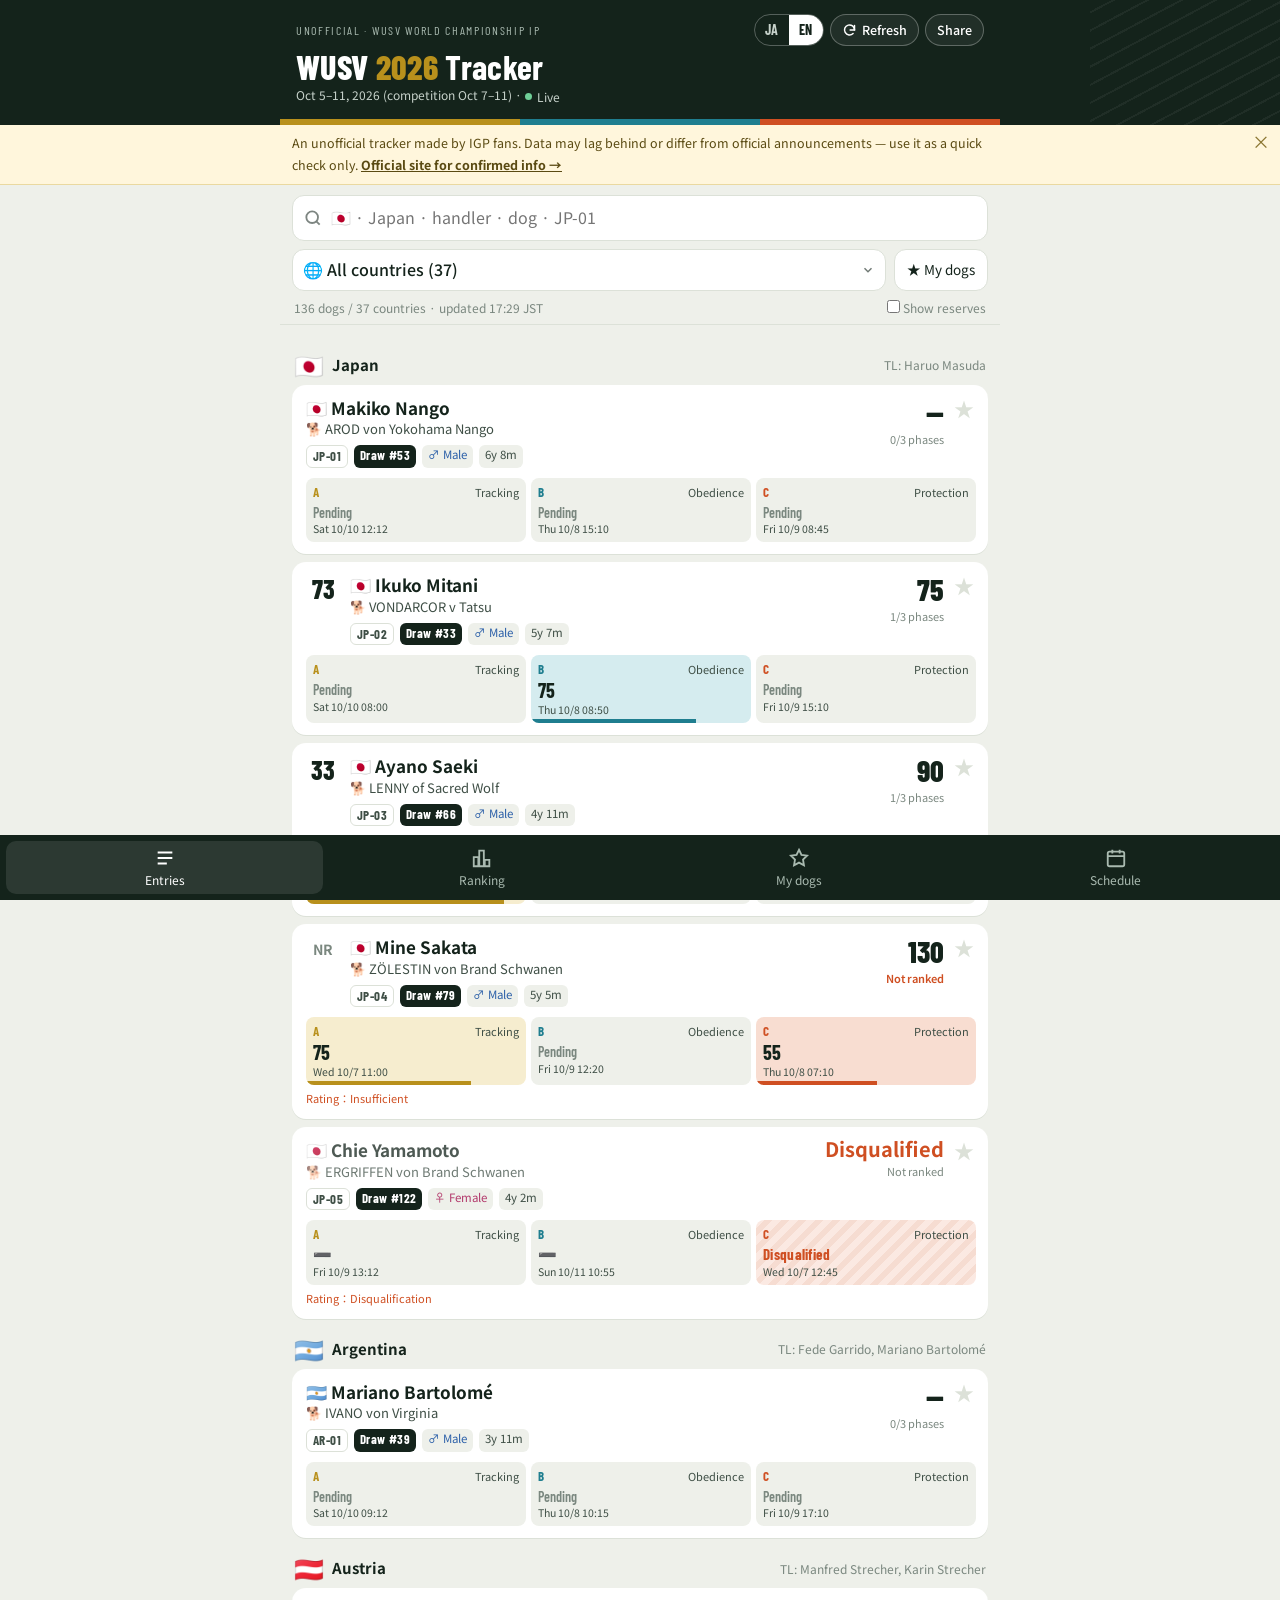
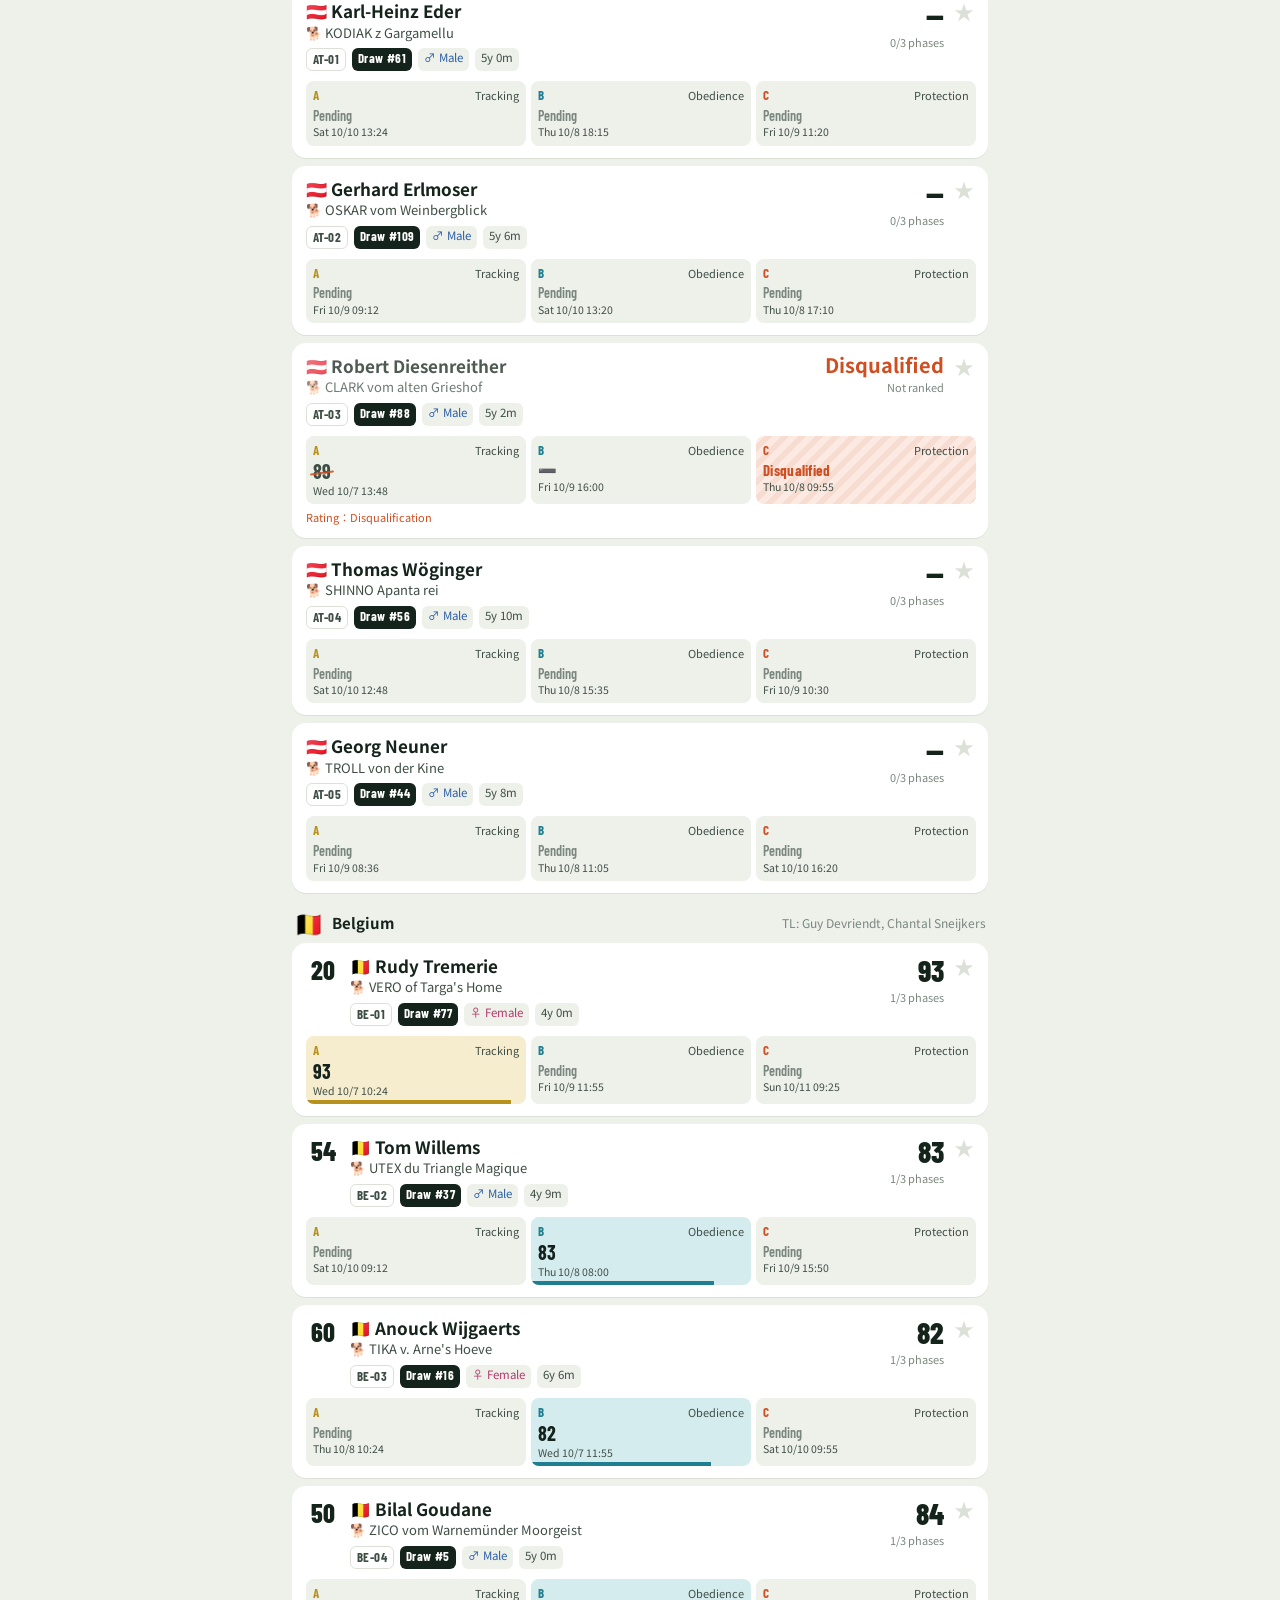
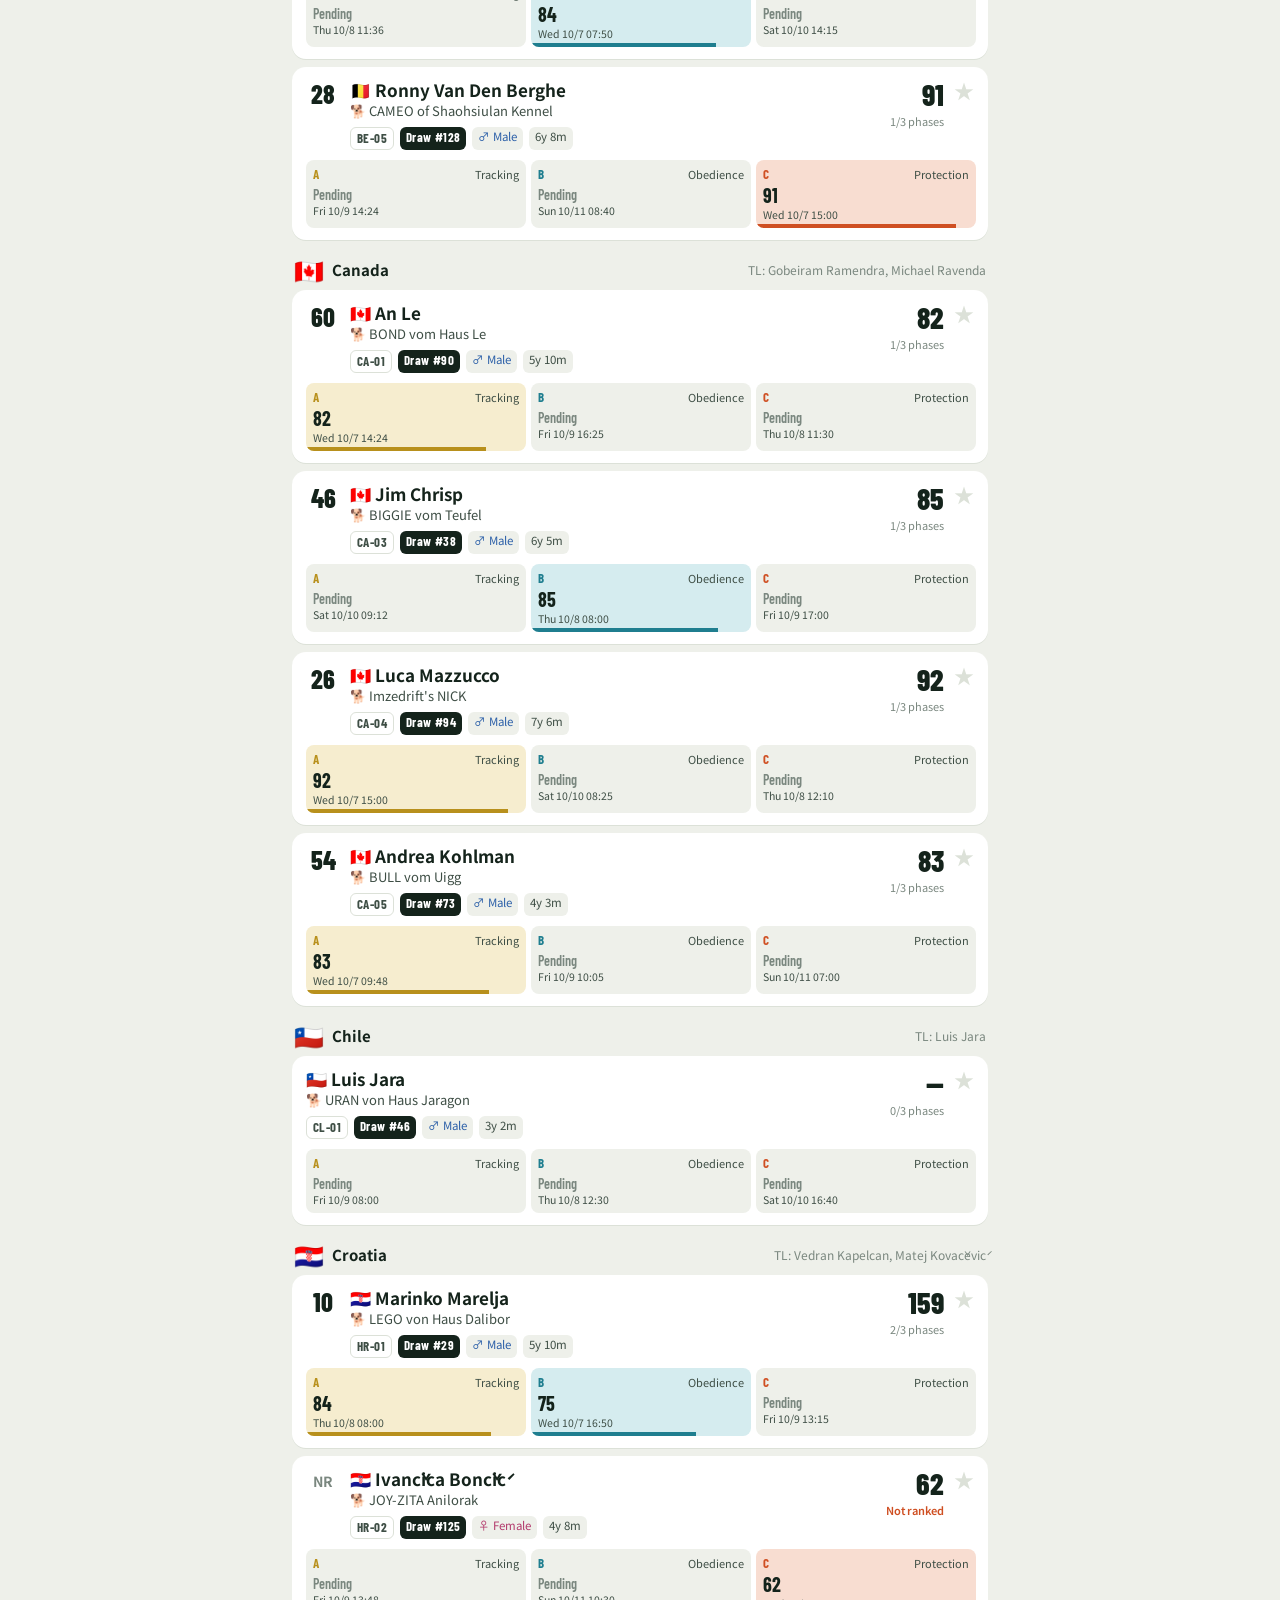
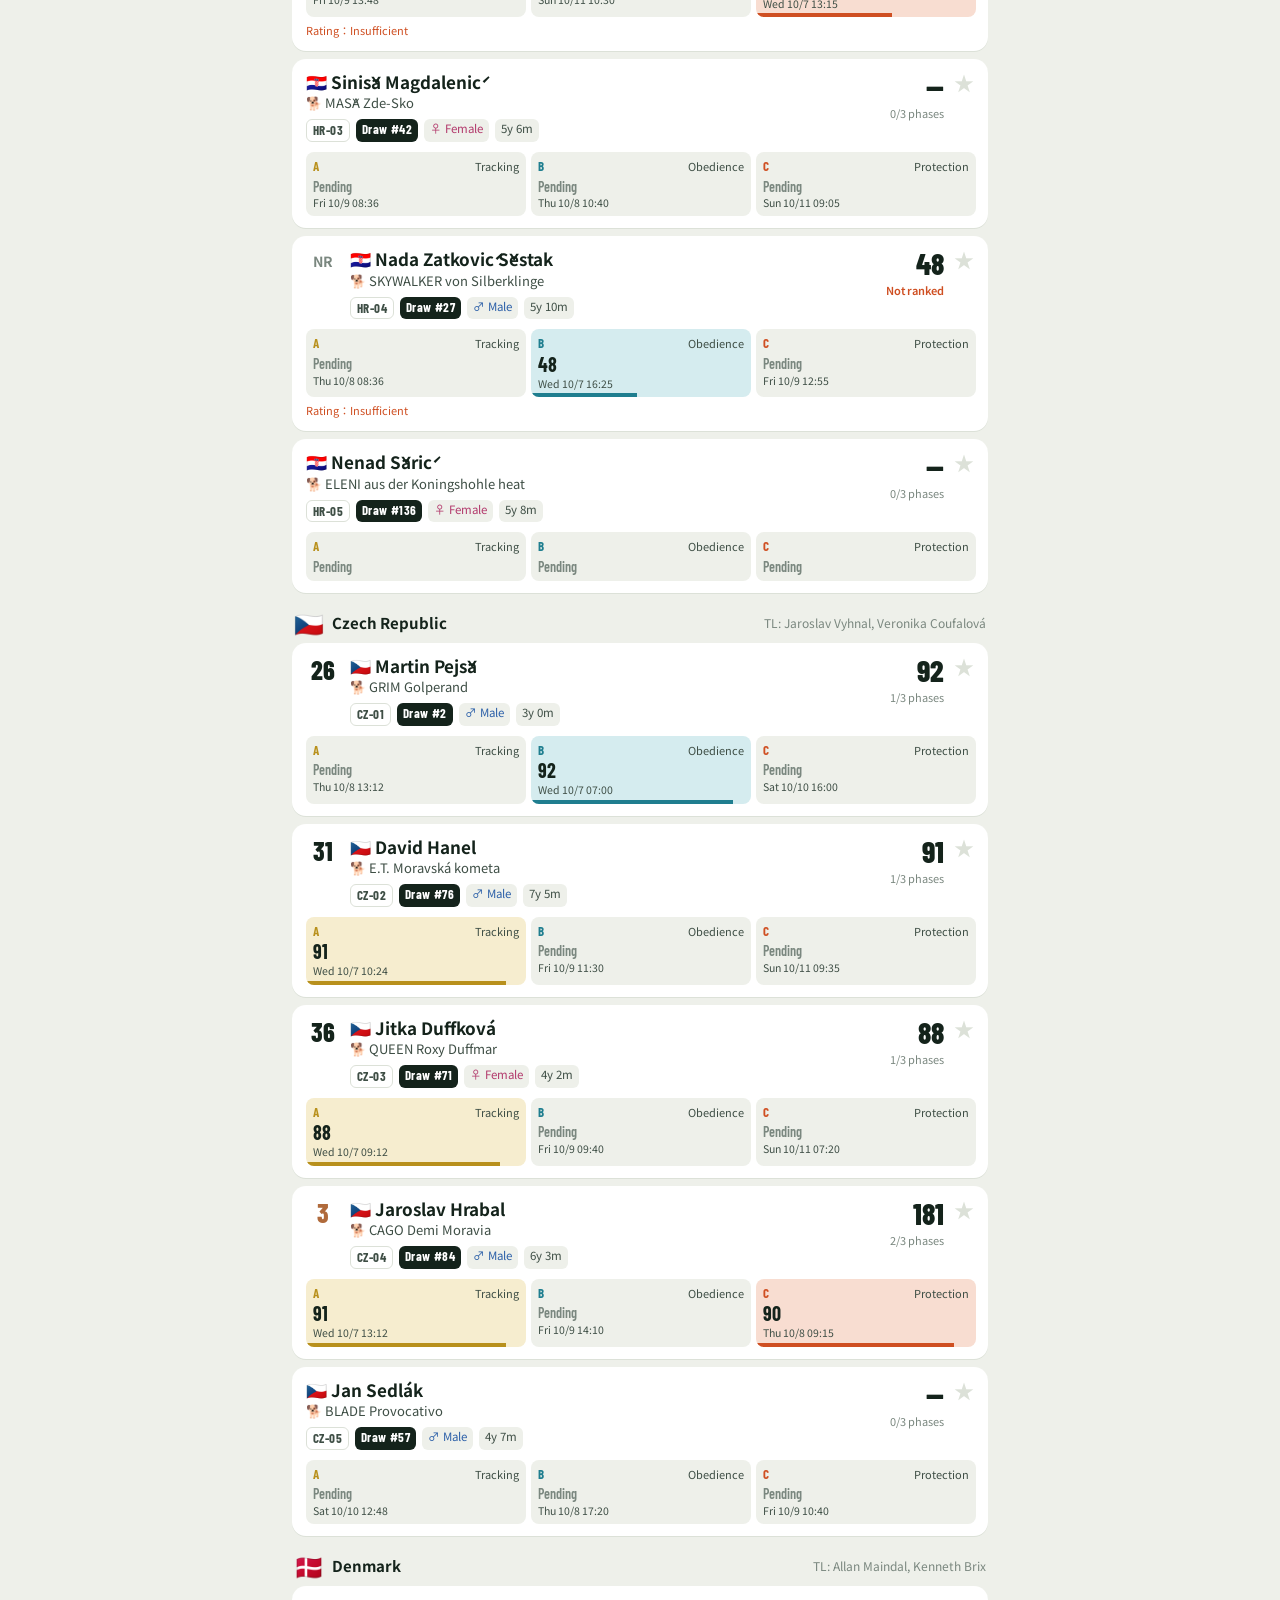
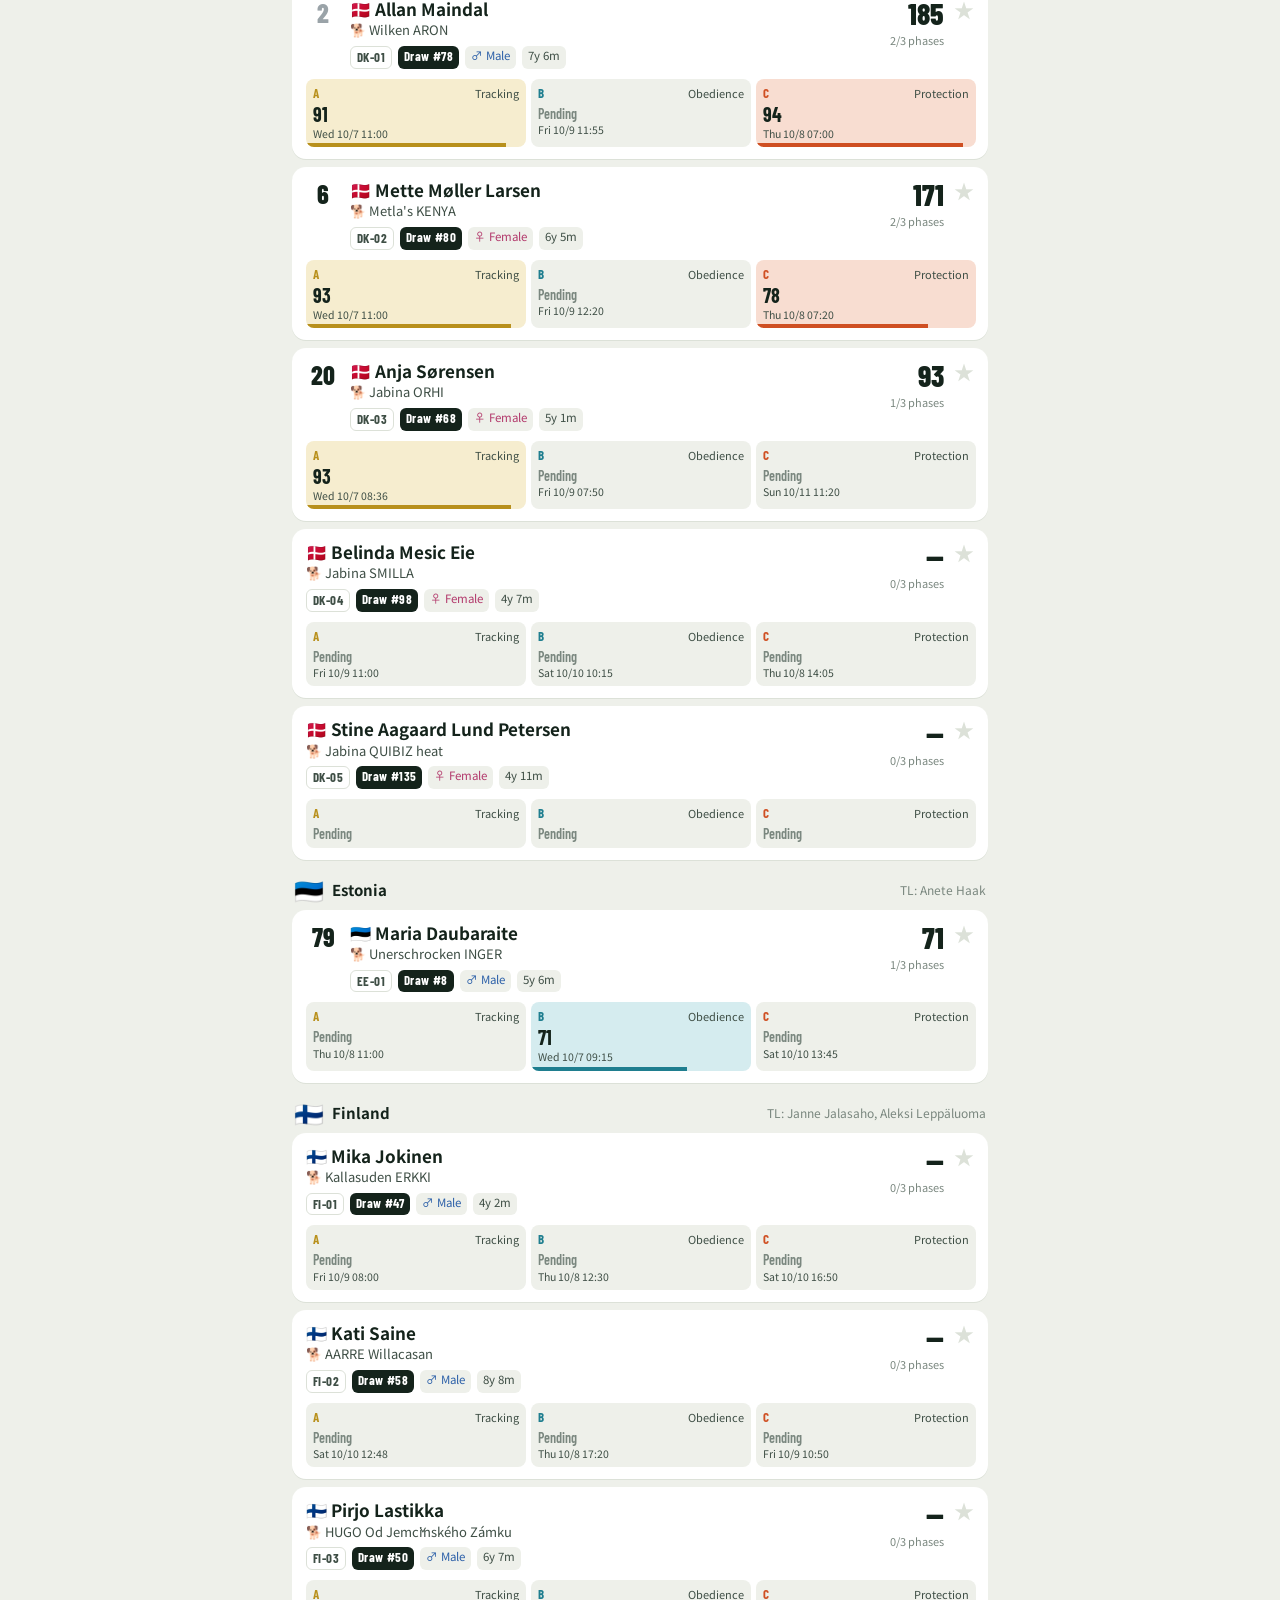
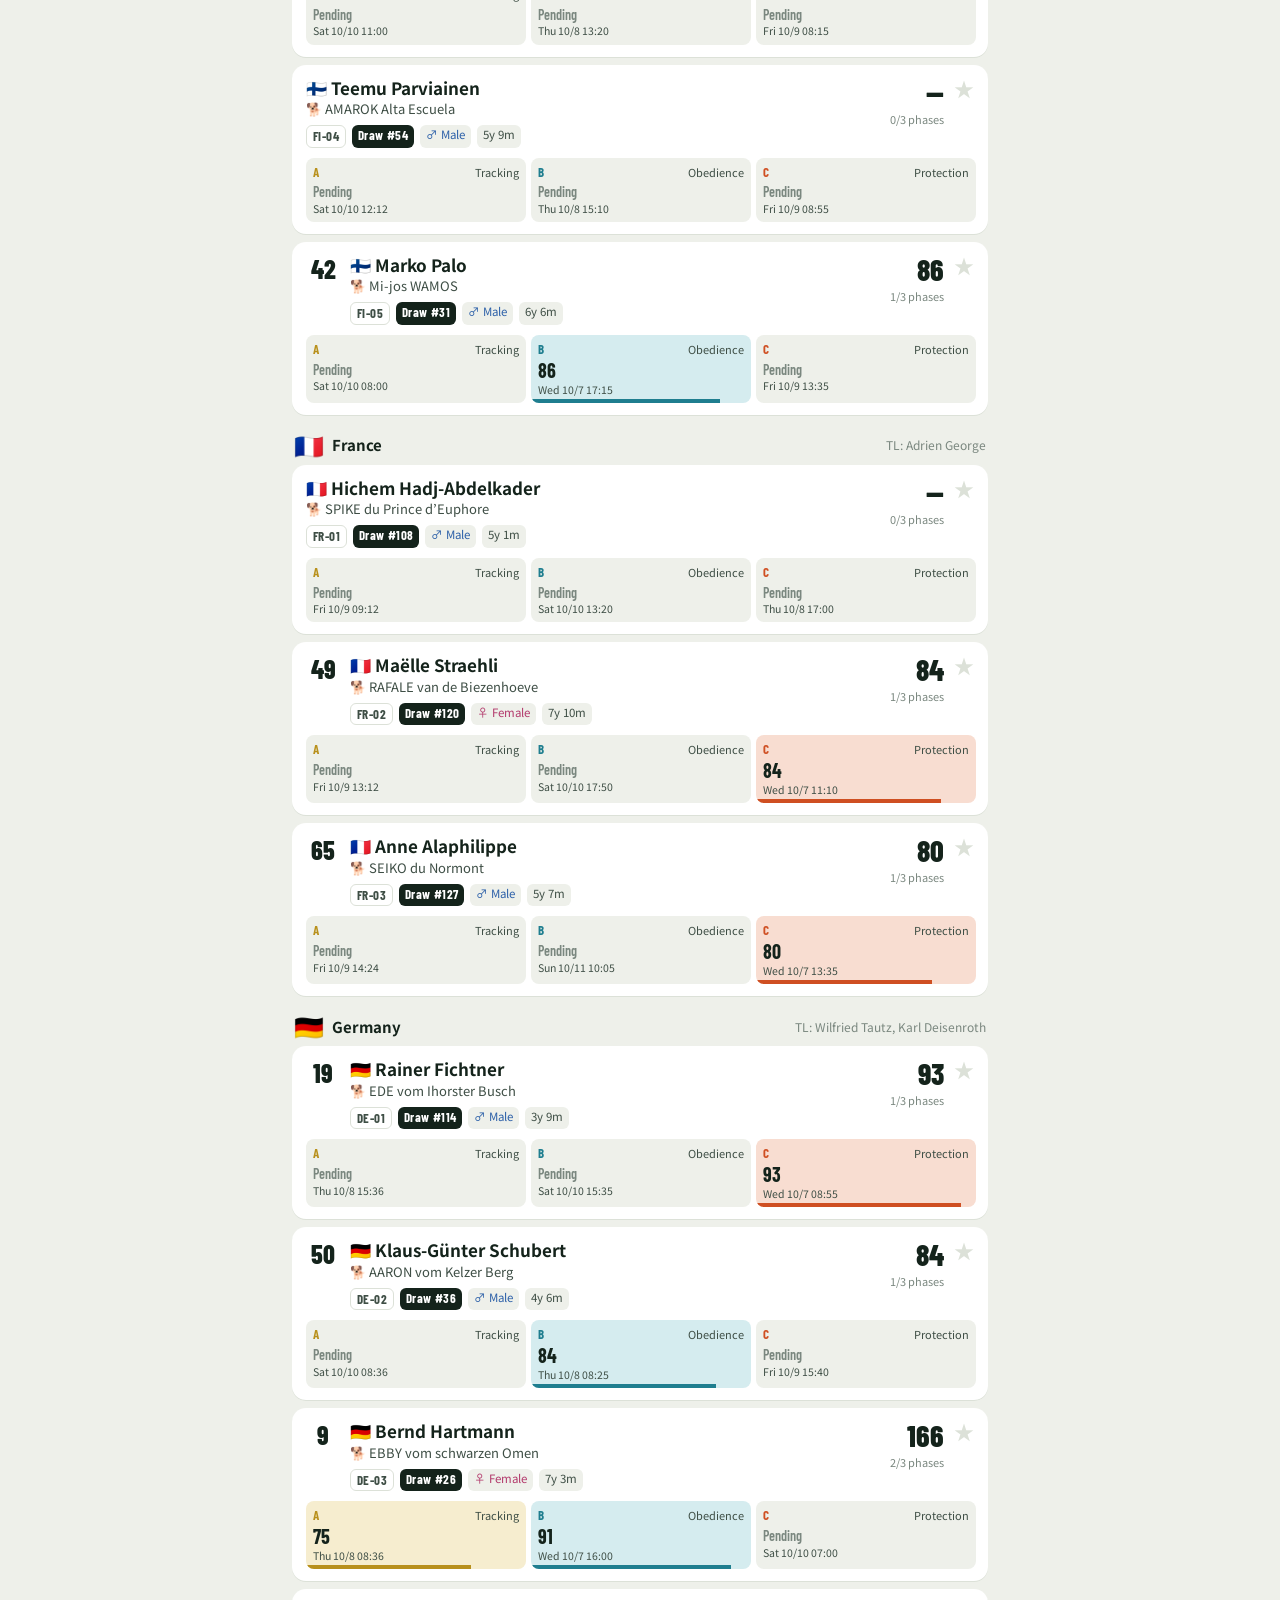
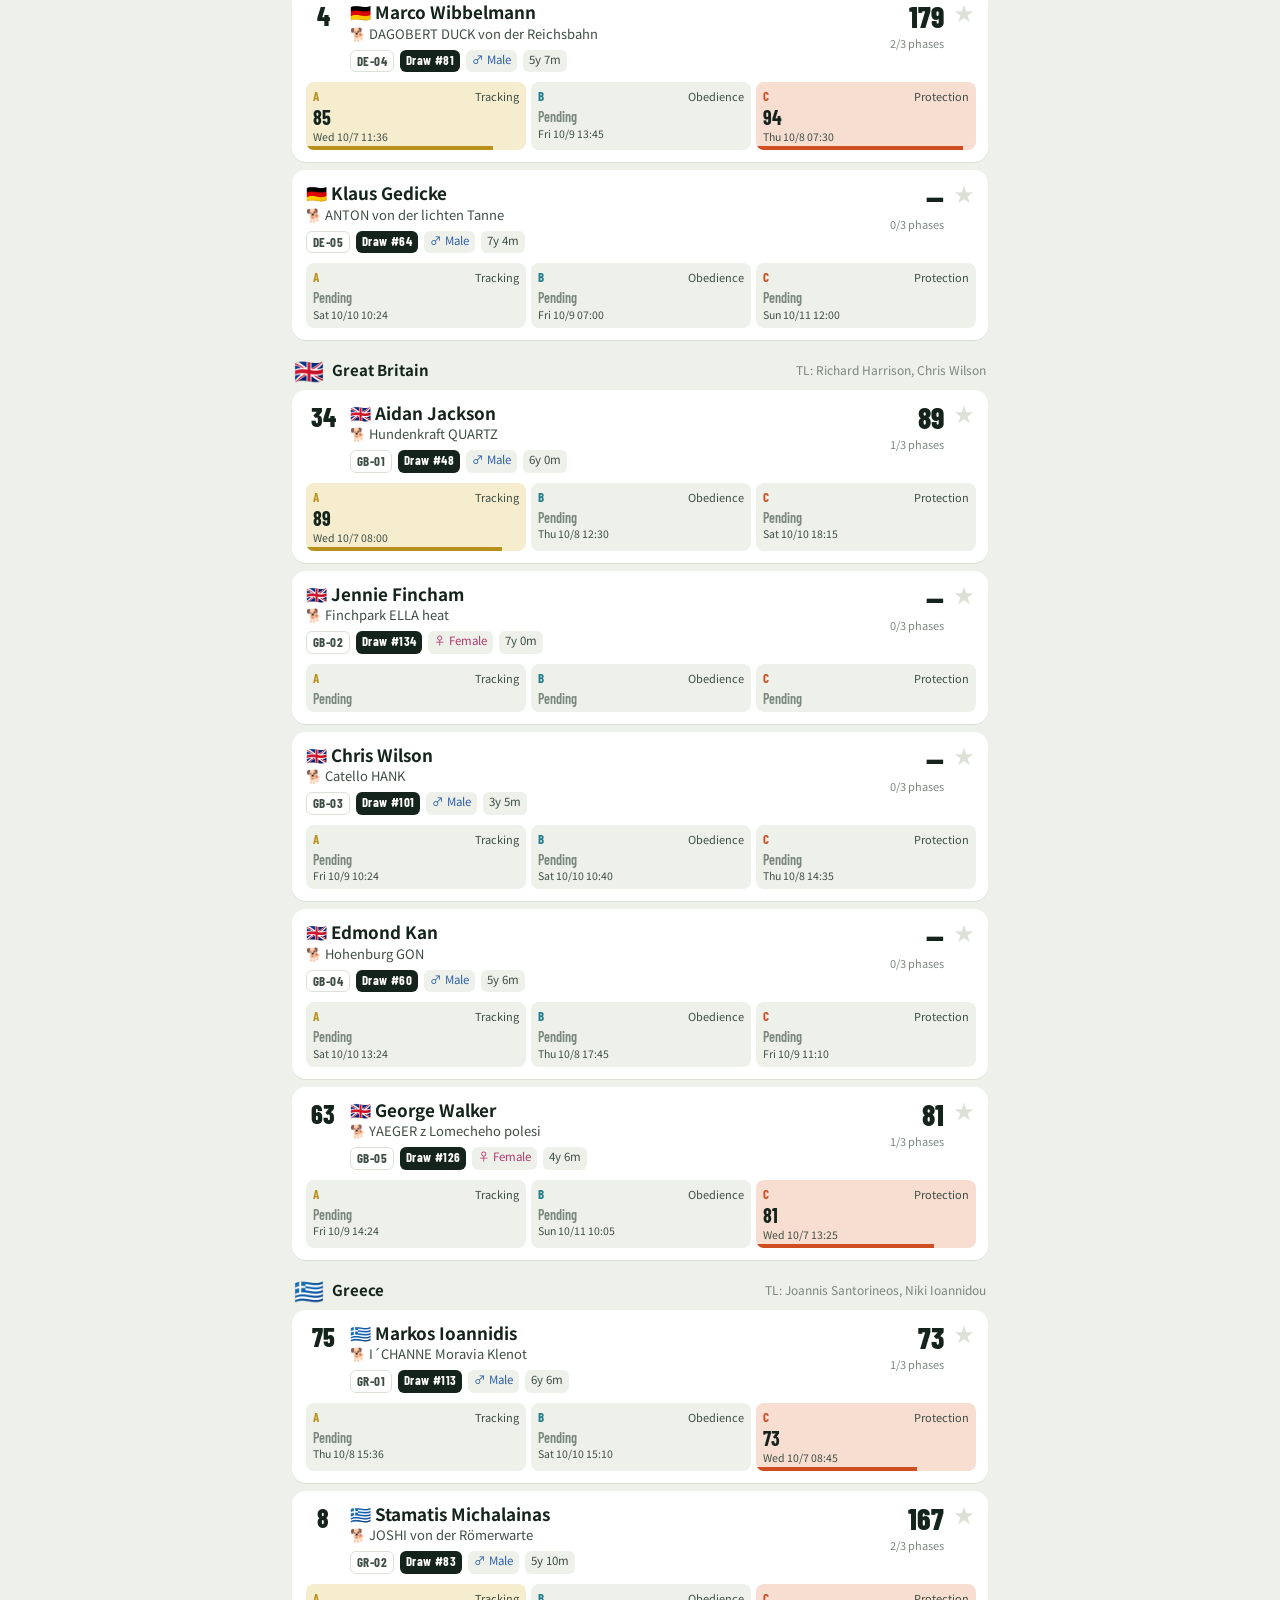
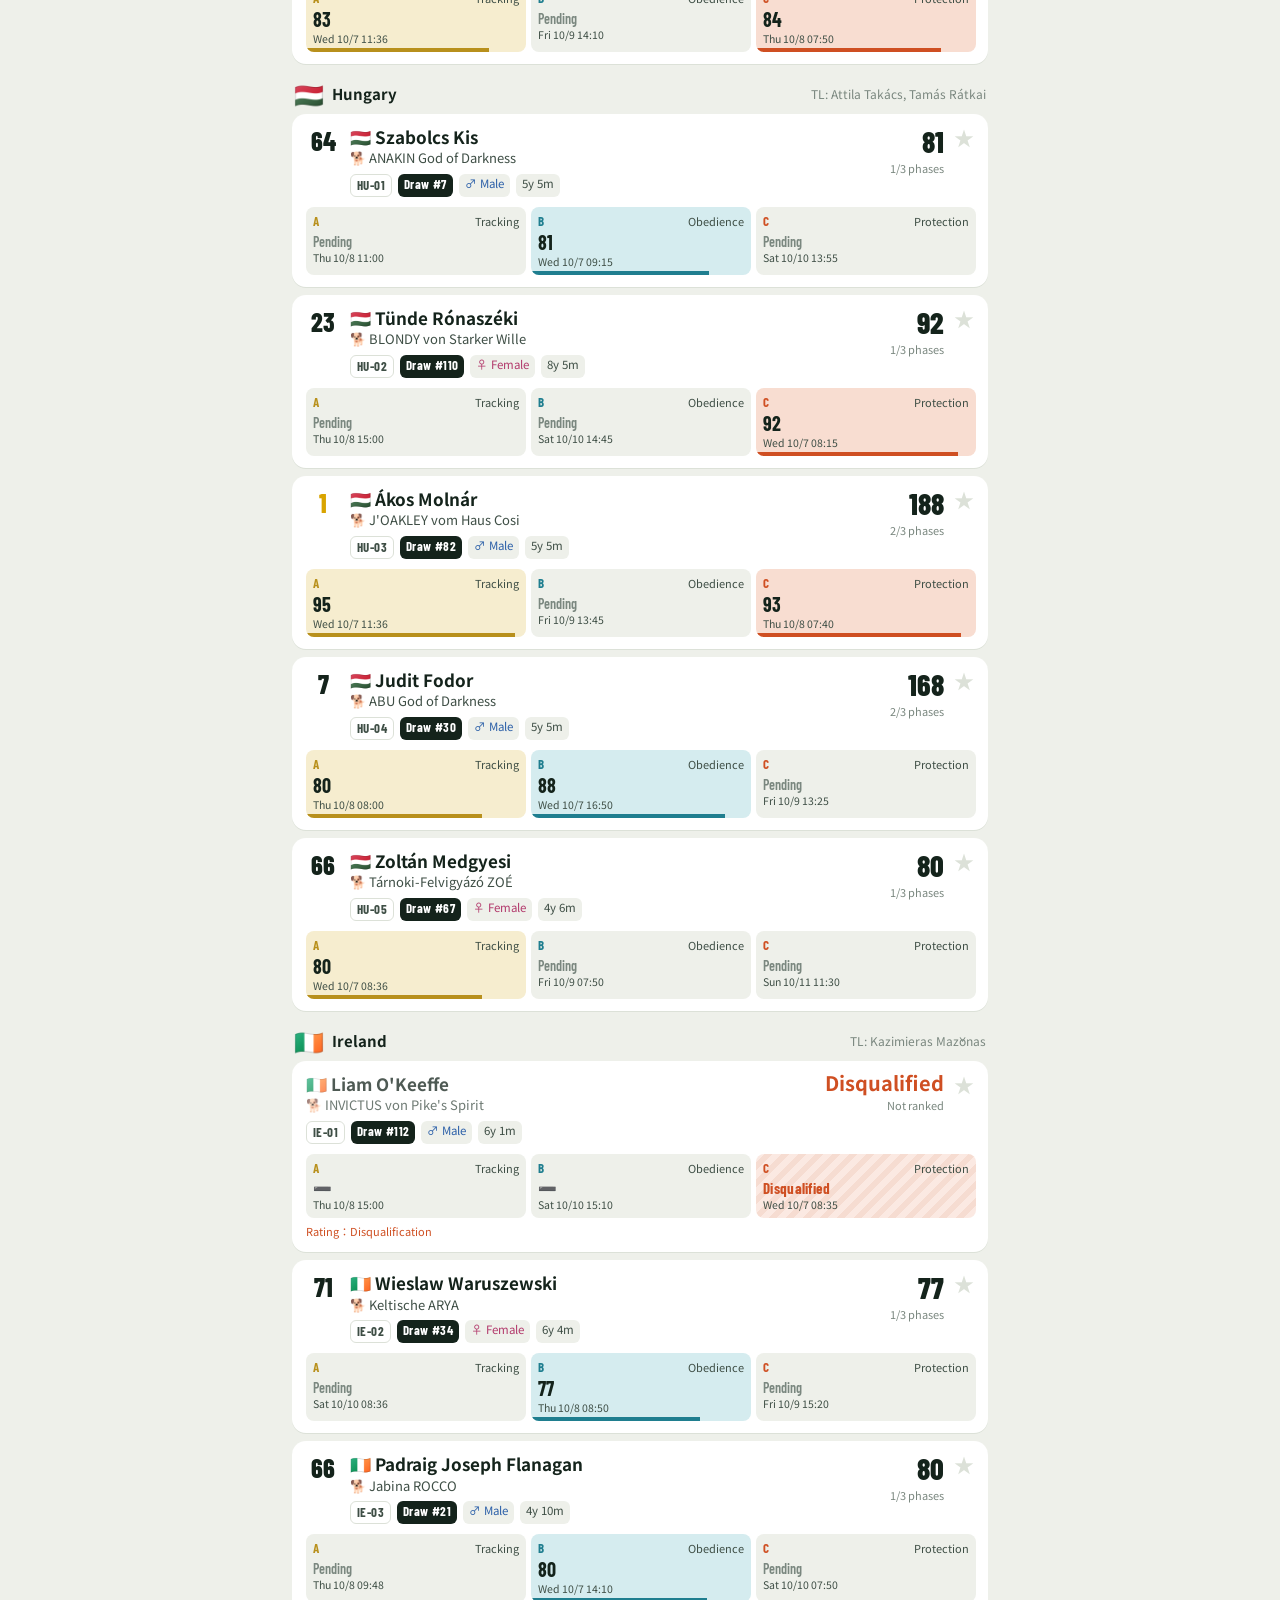
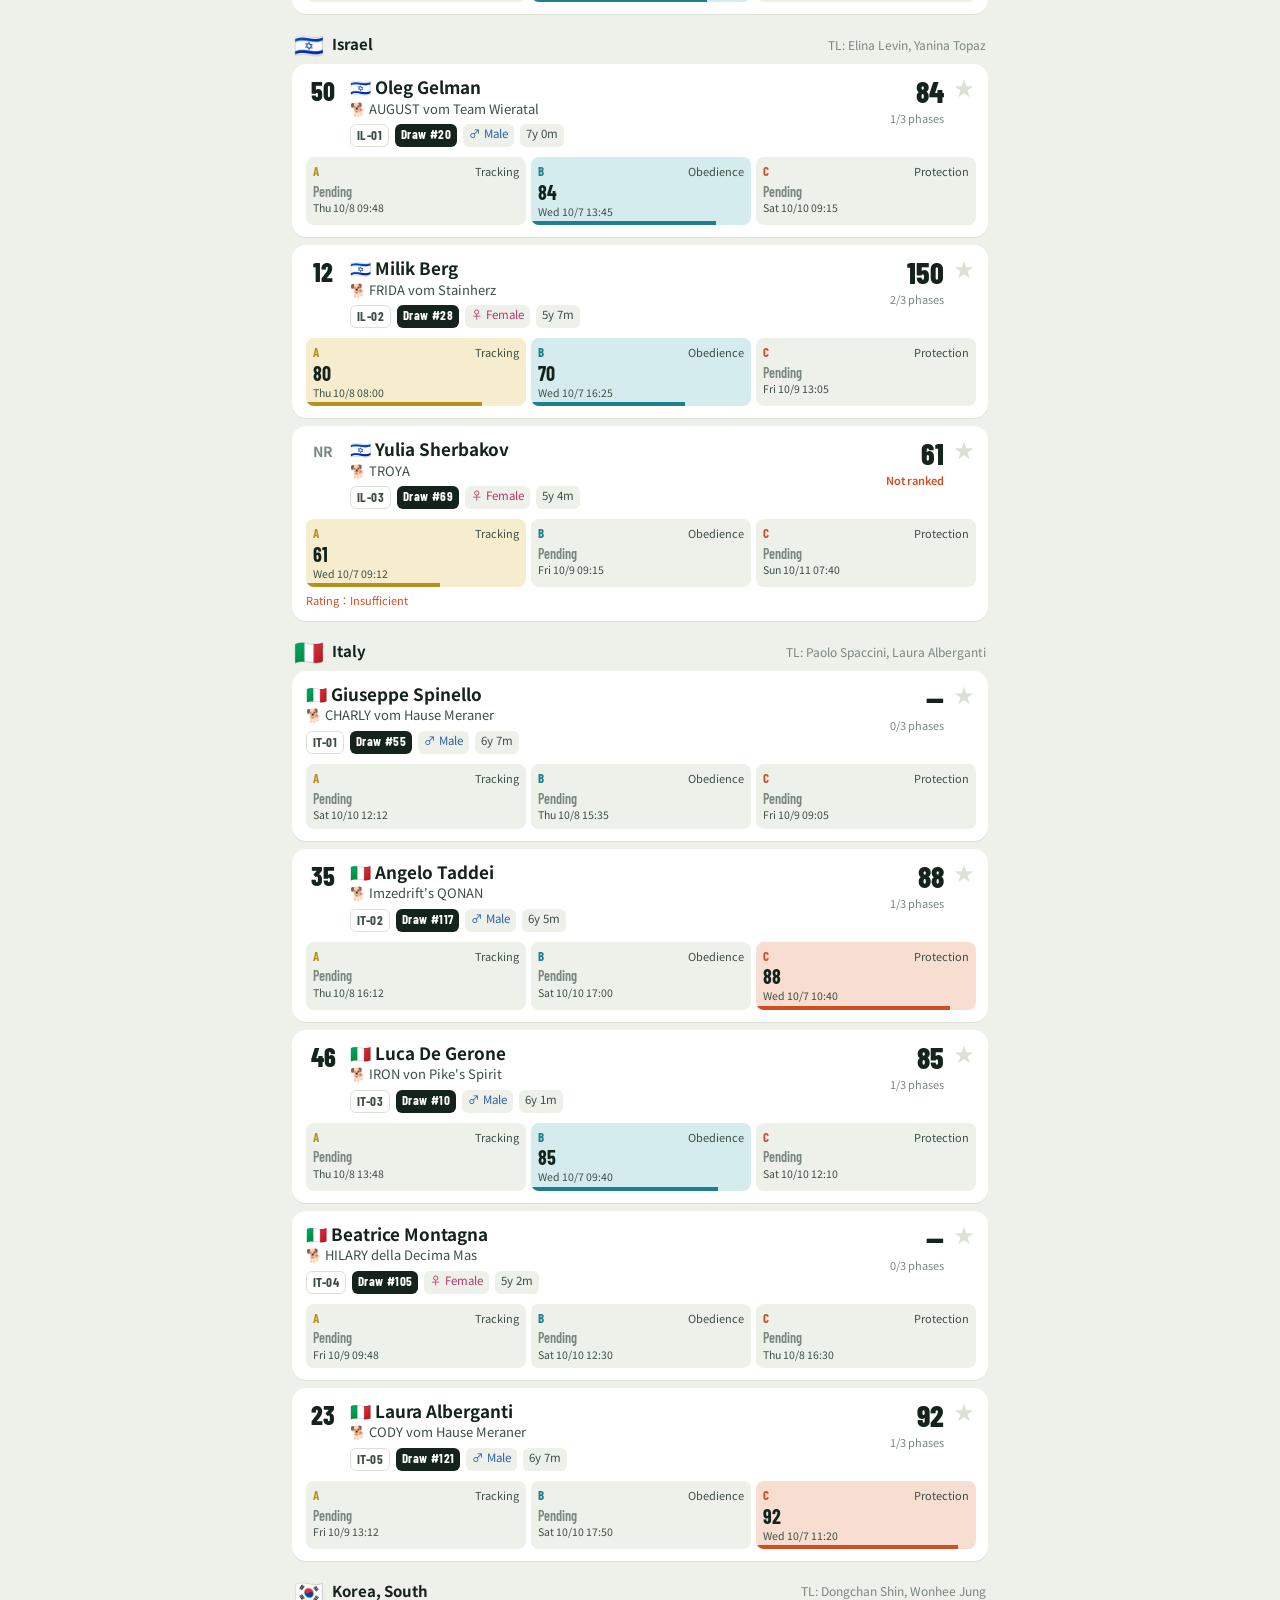
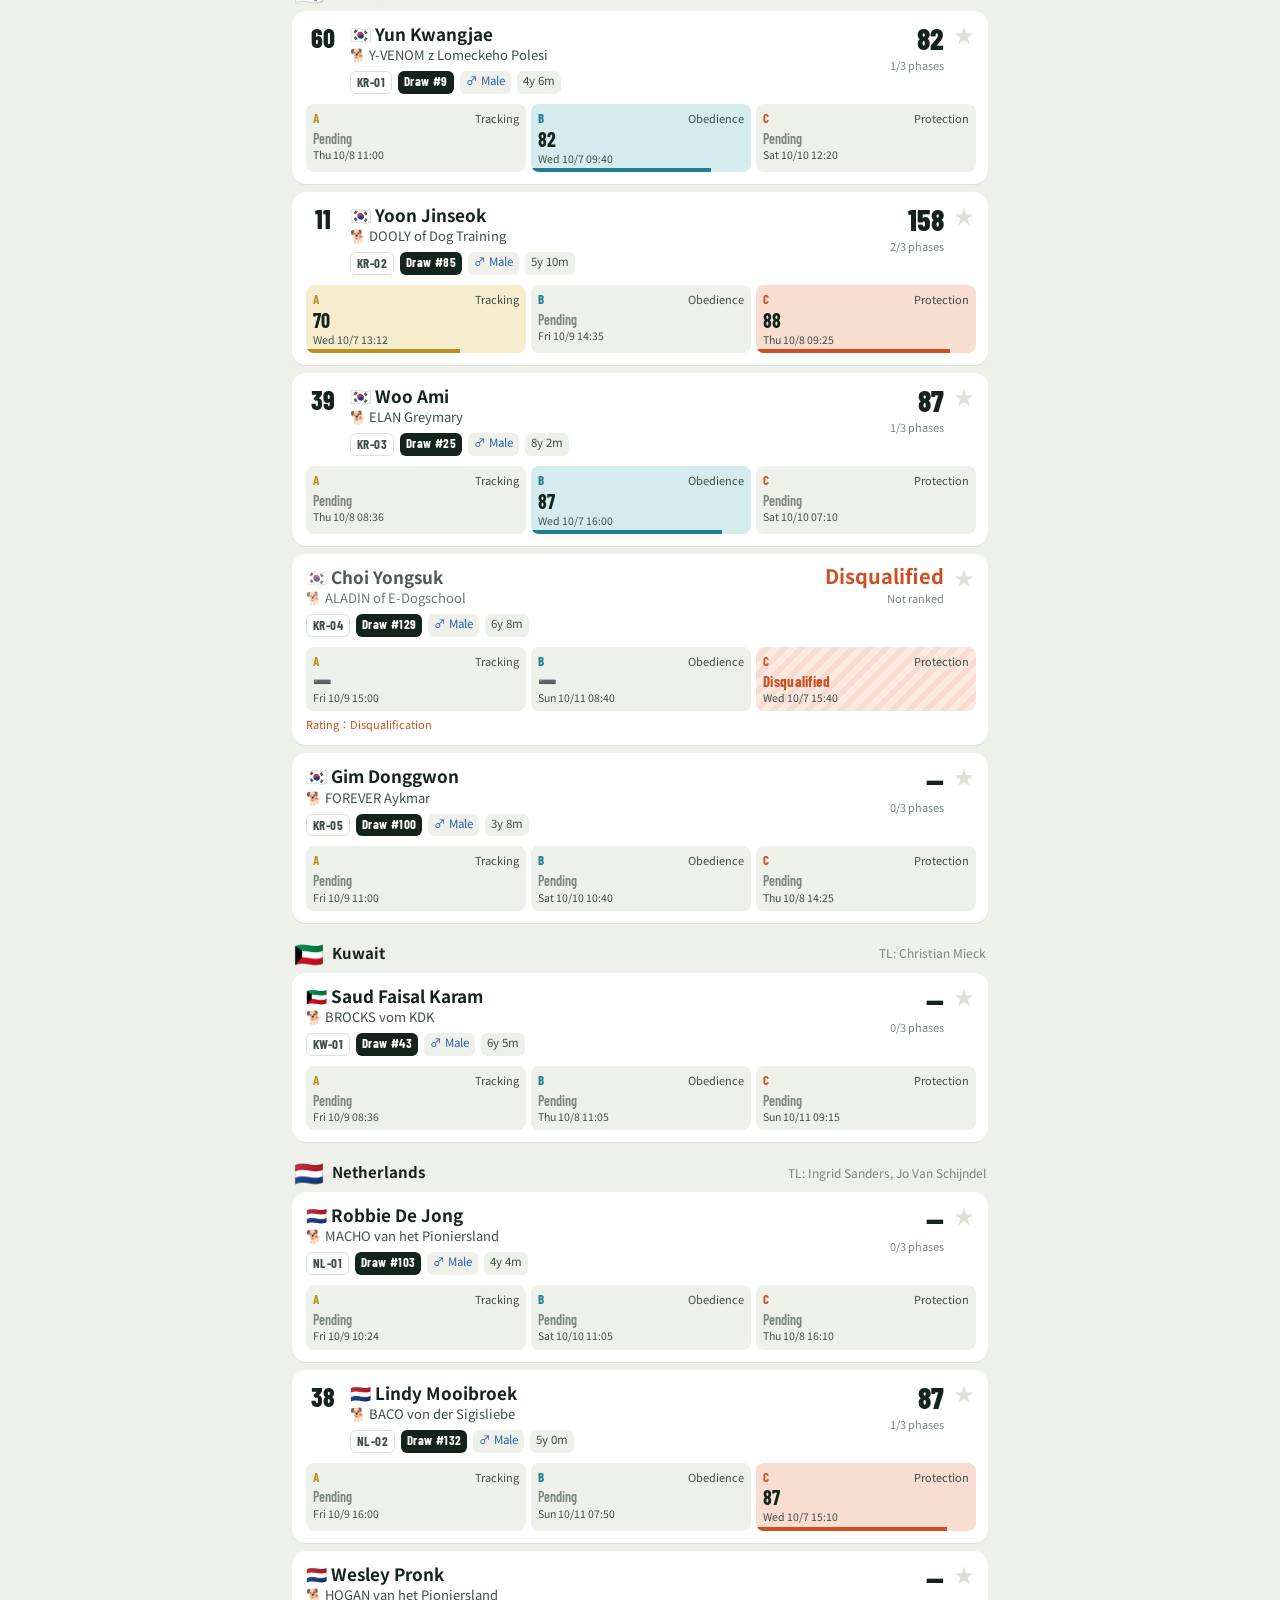
==== commit 53410bb0: "Ranking: dogs with a phase under 70 are not ranked (listed below by total, no placing)" ====
--- a/index.html
+++ b/index.html
@@ -243,6 +243,11 @@
 #refreshBtn.spin svg{animation:spin .8s linear infinite}
 @keyframes spin{to{transform:rotate(360deg)}}
 
+/* ランク外（70点未満の科目あり） */
+.rank.nrk{font-size:14px;color:var(--mute);font-family:var(--body);font-weight:700;padding-top:6px;letter-spacing:.02em}
+.tot .nrl{font-style:normal;color:var(--c);font-weight:600}
+.rsep{margin:14px 2px 8px;font-size:12px;font-weight:700;color:var(--c);border-top:2px dashed var(--line);padding-top:10px}
+
 </style>
 </head>
 <body>
@@ -307,7 +312,7 @@
     title:"トラッカー", unoff:"非公式", disc:"IGPファンが作った非公式のトラッカーです。公式発表との時間差や変更がある場合があります。簡易チェック用としてお使いください。", discLink:"正式な情報は公式サイトへ →", discShort:"非公式・簡易チェック用。正式な情報は公式サイトでご確認ください。", dates:"2026年10月5日〜11日（競技 7〜11日）", share:"共有",
     ph:"🇯🇵・日本・ハンドラー・犬名・JP-01", showRes:"補欠も表示", all:"すべて", allC:"🌐 すべての国", fav:"★ マイ選手",
     tList:"出場選手", tRank:"順位", tMy:"マイ選手", tSched:"日程",
-    src:"データ：公式", upd:"最終更新", tie:"順位は総合点の高い順。同点ならC科目の高い方が上位。1科目でも70点未満があれば、全科目70点以上の選手より下位",
+    src:"データ：公式", upd:"最終更新", tie:"順位は総合点の高い順。同点ならC科目の高い方が上位。1科目でも70点未満があればランク外（順位なし・総合点順に下へ並ぶ）",
     refresh:"更新", refreshing:"更新中…", upToDate:t=>`最新です（${t} 更新）`, gotNew:t=>`新しいデータを読み込みました（${t} 更新）`, refreshFail:"更新できませんでした。通信状態を確認してください。", updAt:t=>`${t} 更新`,
     live:"自動更新中", offline:"オフライン（前回のデータ）", loading:"読み込み中…",
     dogs:(n,c)=>`${n} 頭 / ${c} か国`, rankN:n=>`順位対象 ${n} 頭`, myN:n=>`マイ選手 ${n} 頭`,
@@ -330,6 +335,7 @@
     nPhone:"スマホの通知", nPhoneS:"ブラウザの通知を許可すると、画面の上に届きます",
     nPhoneOn:"許可済み", nUnsup:"このブラウザは通知に対応していません",
     nNote:"通知はこのページを開いている間に届きます。設定はこのスマホにだけ保存されます。", on:"オン", off:"オフ",
+    nrShort:"外", nrLong:"ランク外", nrSep:"ランク外 — 70点未満の科目がある選手（順位なし・総合点順）",
     resT:"結果", pts:v=>`${v}点`, totalW:"／合計", provRank:r=>`暫定${r}位`,
     shareTitle:"このトラッカーを共有", shareText:"下のURLを送れば、誰でもスマホで開けます（IGPファンによる非公式の簡易トラッカーです）。",
     copy:"コピー", copied:"コピーしました", close:"閉じる", nativeShare:"LINE などで送る",
@@ -344,7 +350,7 @@
     title:"Tracker", unoff:"Unofficial", disc:"An unofficial tracker made by IGP fans. Data may lag behind or differ from official announcements — use it as a quick check only.", discLink:"Official site for confirmed info →", discShort:"Unofficial · quick check only. Confirm details on the official site.", dates:"Oct 5–11, 2026 (competition Oct 7–11)", share:"Share",
     ph:"🇯🇵 · Japan · handler · dog · JP-01", showRes:"Show reserves", all:"All", allC:"🌐 All countries", fav:"★ My dogs",
     tList:"Entries", tRank:"Ranking", tMy:"My dogs", tSched:"Schedule",
-    src:"Data: official", upd:"Updated", tie:"Ranked by total; ties broken by higher C score. Any phase under 70 ranks below all dogs with 70+ in every phase",
+    src:"Data: official", upd:"Updated", tie:"Ranked by total; ties broken by higher C score. A phase under 70 means not ranked (listed below, by total)",
     refresh:"Refresh", refreshing:"Refreshing…", upToDate:t=>`Up to date (updated ${t} JST)`, gotNew:t=>`New data loaded (updated ${t} JST)`, refreshFail:"Couldn't refresh. Check your connection.", updAt:t=>`updated ${t} JST`,
     live:"Live", offline:"Offline (last data)", loading:"Loading…",
     dogs:(n,c)=>`${n} dogs / ${c} countries`, rankN:n=>`${n} ranked`, myN:n=>`${n} tracked`,
@@ -367,6 +373,7 @@
     nPhone:"Phone notifications", nPhoneS:"Allow browser notifications to get them on your lock / top screen",
     nPhoneOn:"Allowed", nUnsup:"This browser doesn't support notifications",
     nNote:"Alerts arrive while this page is open. Settings are saved on this device only.", on:"on", off:"off",
+    nrShort:"NR", nrLong:"Not ranked", nrSep:"Not ranked — a phase under 70 (no placing, sorted by total)",
     resT:"Result", pts:v=>`${v} pts`, totalW:"/ total", provRank:r=>`provisional #${r}`,
     shareTitle:"Share this tracker", shareText:"Send this link — anyone can open it on their phone (unofficial fan-made quick tracker).",
     copy:"Copy", copied:"Copied", close:"Close", nativeShare:"Send via apps",
@@ -411,7 +418,7 @@
   });
   countries = [...new Set(P.map(p=>p.cc))];
   const rk = ranked(); const rmap = new Map(rk.map(p=>[p.cat,p.rank]));
-  P.forEach(p => p.rank = rmap.get(p.cat));
+  P.forEach(p => { p.rank = rmap.get(p.cat) ?? null; p.nr = !p.res && !p.ss && p.sum!=null && low(p); });
 }
 function sortCountries(){
   countries.sort((a,b)=> a==="JP"?-1 : b==="JP"?1 : cname(a).localeCompare(cname(b), lang));
@@ -421,7 +428,8 @@
 function ranked(){
   const r = P.filter(p=>!p.res && !p.ss && p.sum!=null).sort((x,y)=> (low(x)-low(y)) || (y.sum-x.sum) || ((y.c??-1)-(x.c??-1)) || ((y.b??-1)-(x.b??-1)) || ((y.a??-1)-(x.a??-1)));
   let prev=null, rk=0;
-  r.forEach((p,i)=>{ const key=low(p)+"|"+p.sum+"|"+(p.c??-1); if(key!==prev){rk=i+1;prev=key} p.rank=rk; });
+  // 70点未満がある選手は順番には並べるが順位は付けない（ランク外）
+  r.forEach((p,i)=>{ if (low(p)){ p.rank=null; p.nr=true; return; } const key=p.sum+"|"+(p.c??-1); if(key!==prev){rk=i+1;prev=key} p.rank=rk; });
   return r;
 }
 function match(p, ignoreCc){
@@ -528,7 +536,7 @@
 }
 function card(p, showRank){
   const fav = state.fav.has(p.cat), fresh = state.fresh.has(p.cat);
-  const rk = showRank ? (p.rank ? `<div class="rank ${p.rank<=3?"r"+p.rank:""}">${p.rank}</div>` : "") : "";
+  const rk = showRank ? (p.rank ? `<div class="rank ${p.rank<=3?"r"+p.rank:""}">${p.rank}</div>` : p.nr ? `<div class="rank nrk">${t("nrShort")}</div>` : "") : "";
   return `<article class="card ${p.res?"res":""} ${fresh?"new":""} ${p.ss?"out":""}" id="c-${esc(p.cat)}">${fresh?`<span class="badge">${t("newBadge")}</span>`:""}
     <div class="row1">${rk}
       <div class="who">
@@ -539,7 +547,7 @@
           <span class="tag">${t("age")(p.ageY,p.ageM)}</span>
           ${p.res?`<span class="tag rsv">${t("reserve")}</span>`:""}</div>
       </div>
-      <div class="tot">${p.ss?`<b class="stt">${esc(stLabel(p.ss))}</b><span>${p.sum!=null&&p.ss!=="D"?p.sum+" · ":""}${t("stNote")}</span>`:`<b>${p.sum??"—"}</b><span>${t("ofN")(p.done)}</span>`}</div>
+      <div class="tot">${p.ss?`<b class="stt">${esc(stLabel(p.ss))}</b><span>${p.sum!=null&&p.ss!=="D"?p.sum+" · ":""}${t("stNote")}</span>`:`<b>${p.sum??"—"}</b><span>${p.nr?`<em class="nrl">${t("nrLong")}</em>`:t("ofN")(p.done)}</span>`}</div>
       <button class="star" data-fav="${esc(p.cat)}" aria-pressed="${fav}" aria-label="${fav?t("favDel"):t("favAdd")}">★</button>
     </div>
     ${p.res?"":`<div class="trail">${seg(p,"A",fresh)}${seg(p,"B",fresh)}${seg(p,"C",fresh)}</div>`}
@@ -572,12 +580,13 @@
 }
 function renderRank(){
   const all = ranked(); const list = all.filter(p=>match(p));
-  setCount(t("rankN")(list.length));
+  setCount(t("rankN")(list.filter(p=>p.rank).length));
   let body;
   if (!all.length) body = `<div class="note">${t("noScores")}<br><a href="https://wusv2026.fci.systems/results.php" target="_blank" rel="noopener">${t("openRes")}</a></div>` + P.filter(p=>!p.res && match(p)).map(p=>card(p,false)).join("");
   else {
     const outs = P.filter(p=>!p.res && p.ss && match(p)).sort((a,b)=>"WTND".indexOf(a.ss)-"WTND".indexOf(b.ss) || (b.sum??-1)-(a.sum??-1));
-    body = (list.length||outs.length) ? list.map(p=>card(p,true)).join("") + outs.map(p=>card(p,false)).join("") : `<div class="empty">${t("none")}</div>`;
+    let sep=false;
+    body = (list.length||outs.length) ? list.map(p=>{ const h = p.nr && !sep ? (sep=true, `<div class="rsep">${t("nrSep")}</div>`) : ""; return h + card(p,true); }).join("") + outs.map(p=>card(p,false)).join("") : `<div class="empty">${t("none")}</div>`;
   }
   el("v-rank").innerHTML = strip() + body;
 }
@@ -694,7 +703,7 @@
     ["a","b","c"].forEach(k=>{ if (cur[k]!=null && cur[k]!==old[k]) parts.push(`${k.toUpperCase()} ${t("sec")[k.toUpperCase()]} ${t("pts")(cur[k])}`); });
     if (cur.ss && cur.ss!==old.ss) parts.push(stLabel(cur.ss));
     if (parts.length){
-      const tail = cur.ss ? "" : ` ${t("totalW")} ${p.sum}${p.rank?` · ${t("provRank")(p.rank)}`:""}`;
+      const tail = cur.ss ? "" : ` ${t("totalW")} ${p.sum}${p.rank?` · ${t("provRank")(p.rank)}`:p.nr?` · ${t("nrLong")}`:""}`;
       msgs.push({p, line:`${parts.join(" · ")}${tail}`});
     }
     sv[p.cat] = cur;
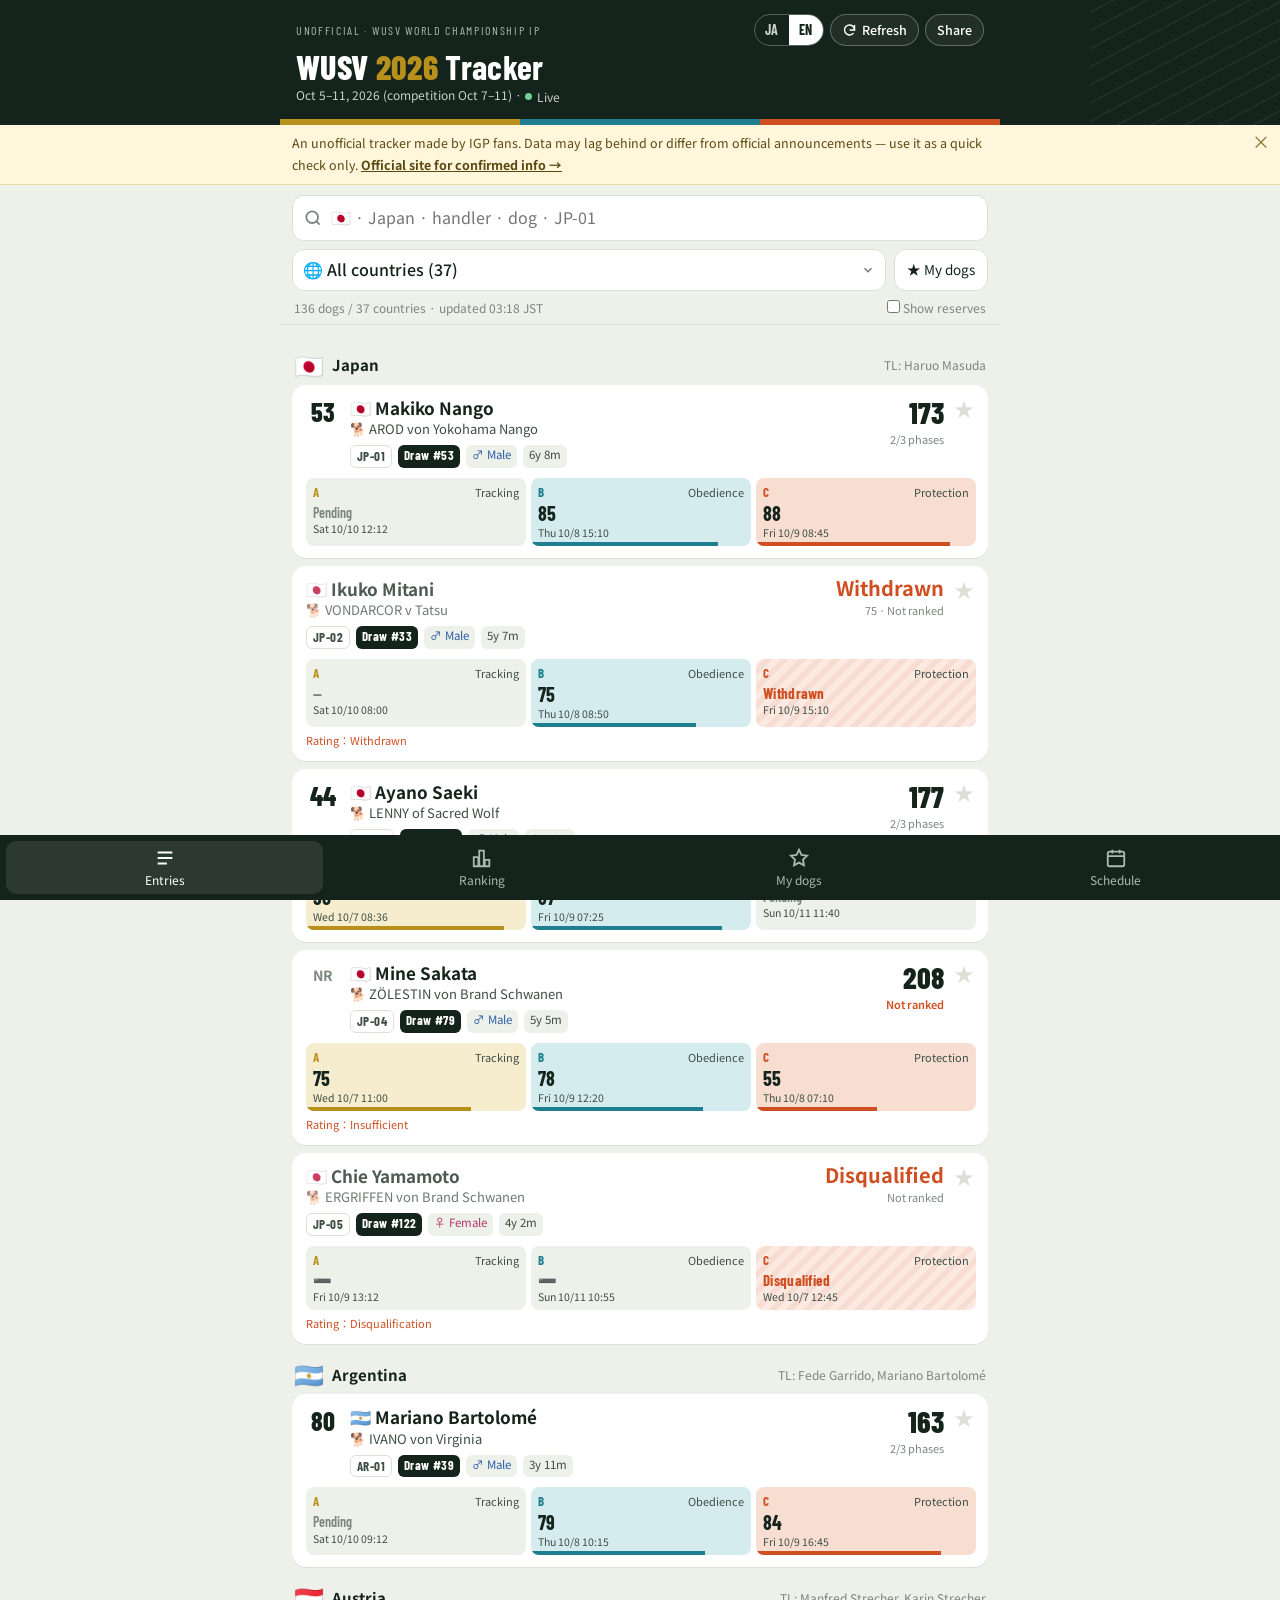
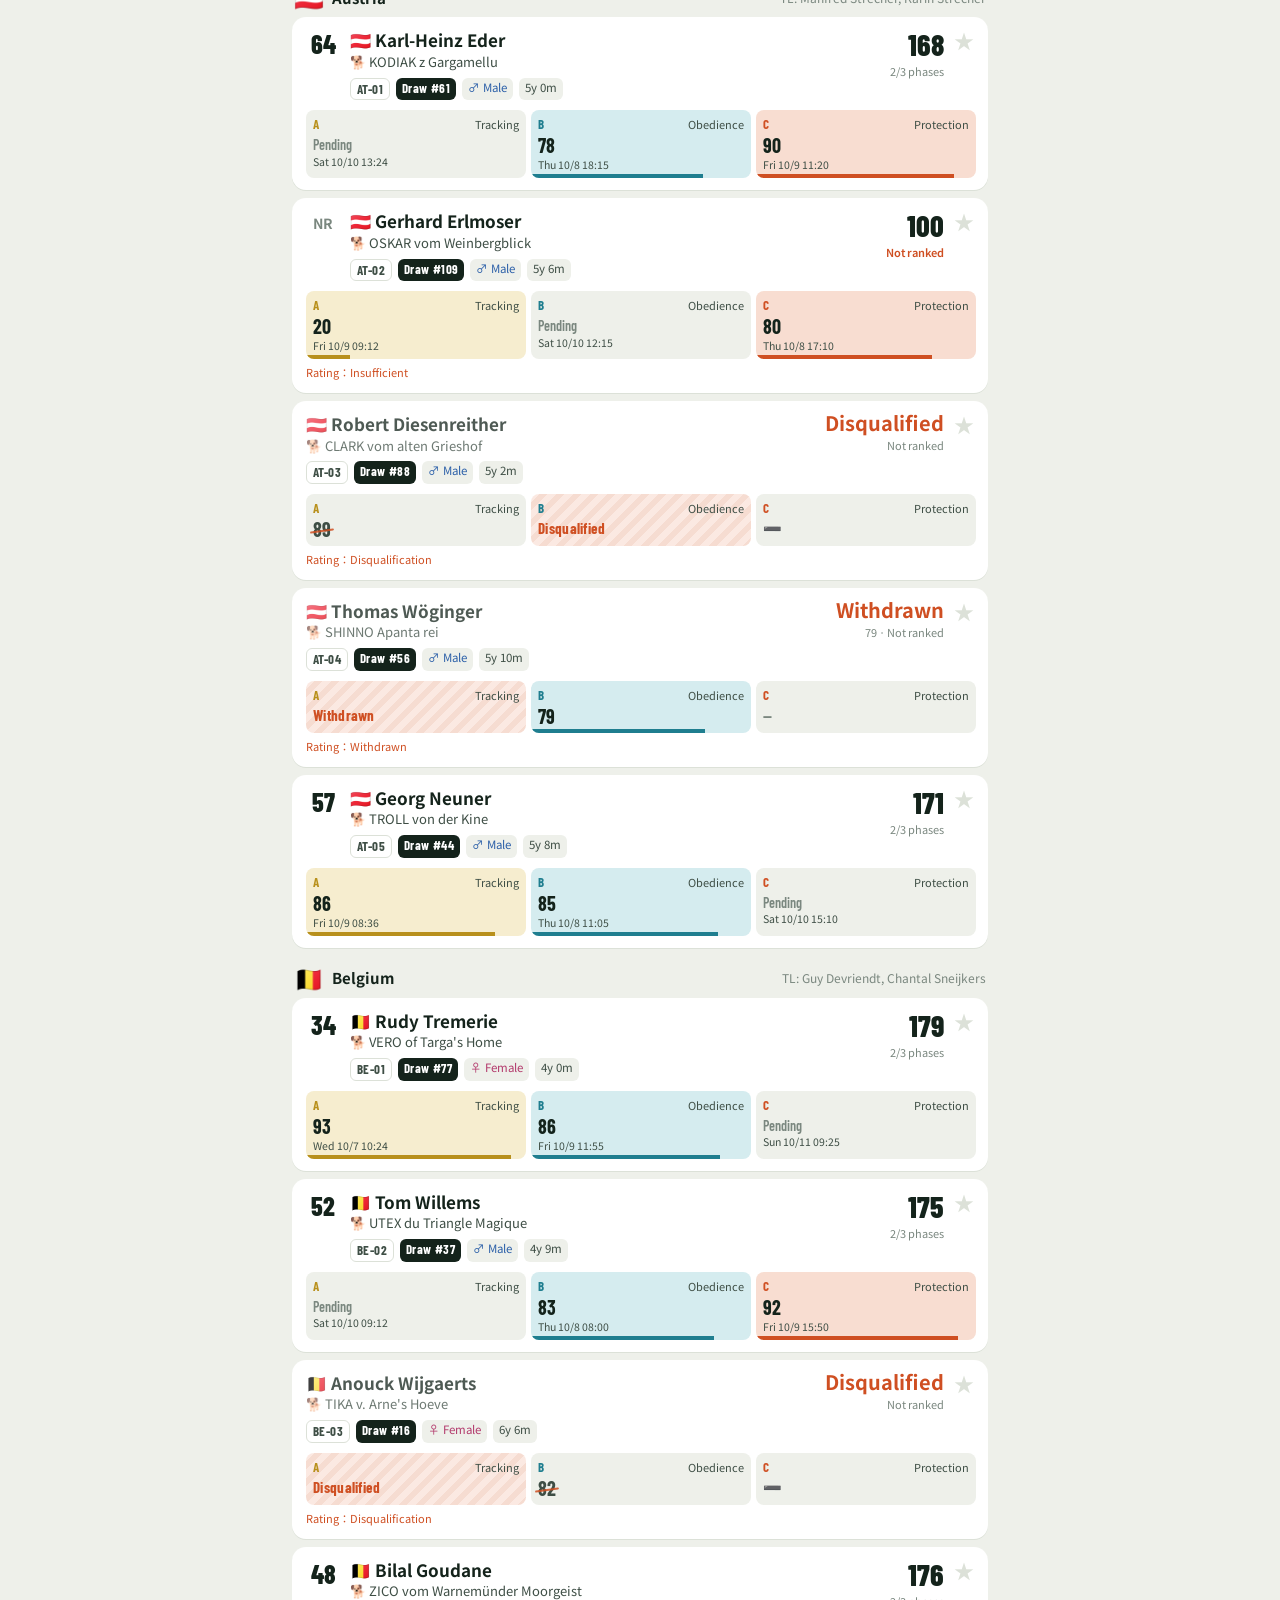
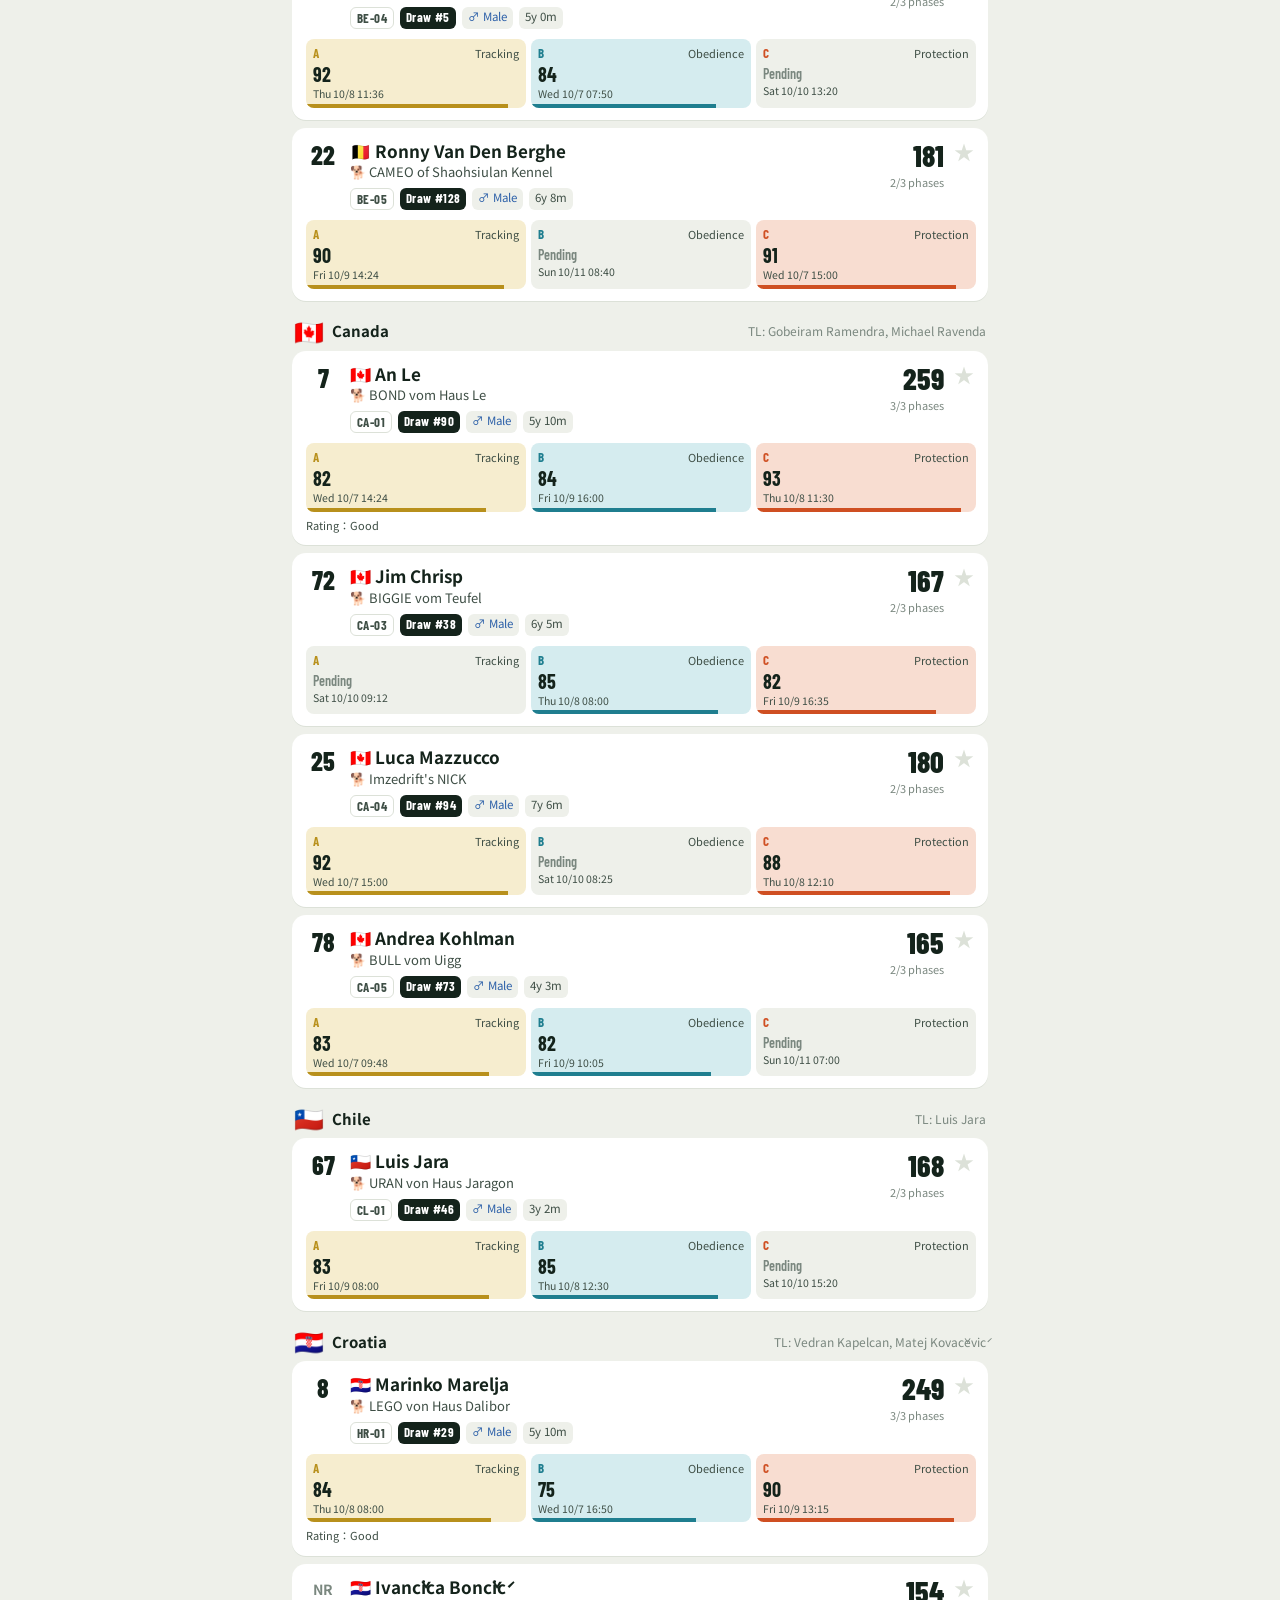
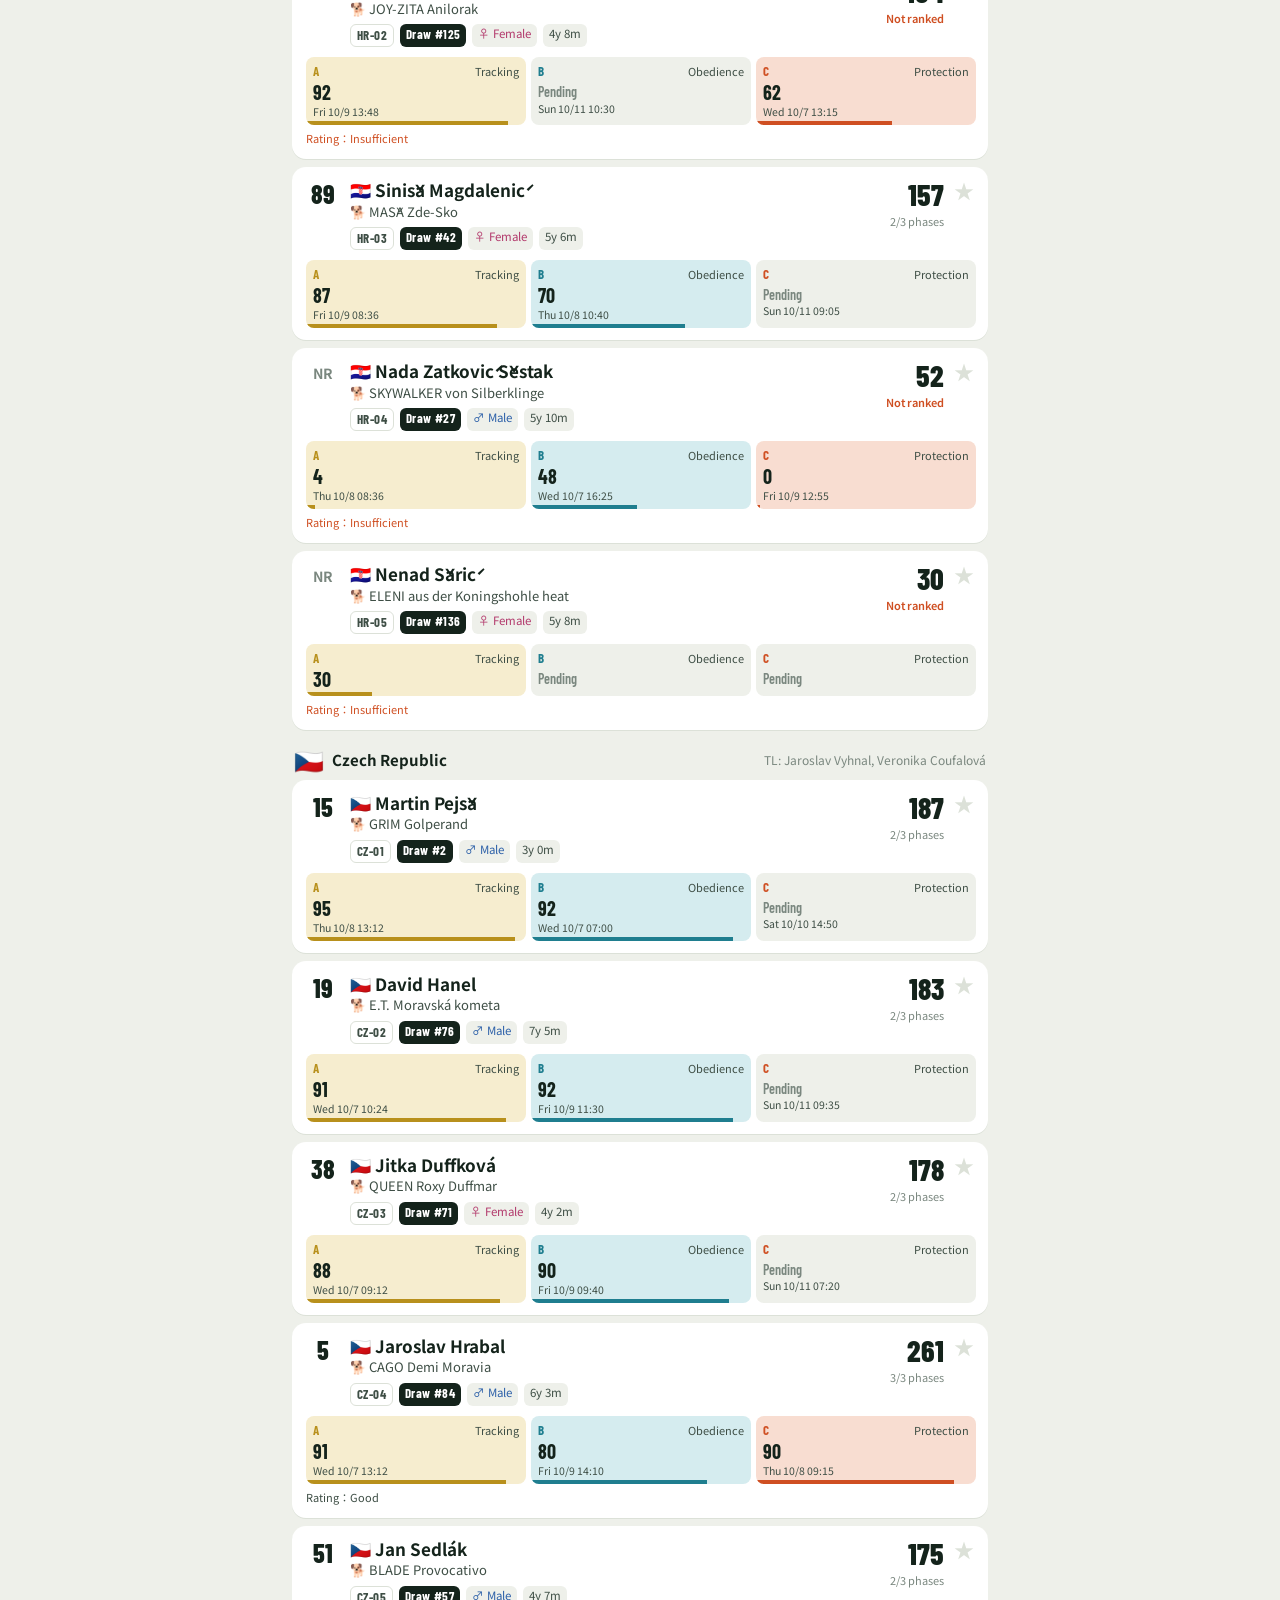
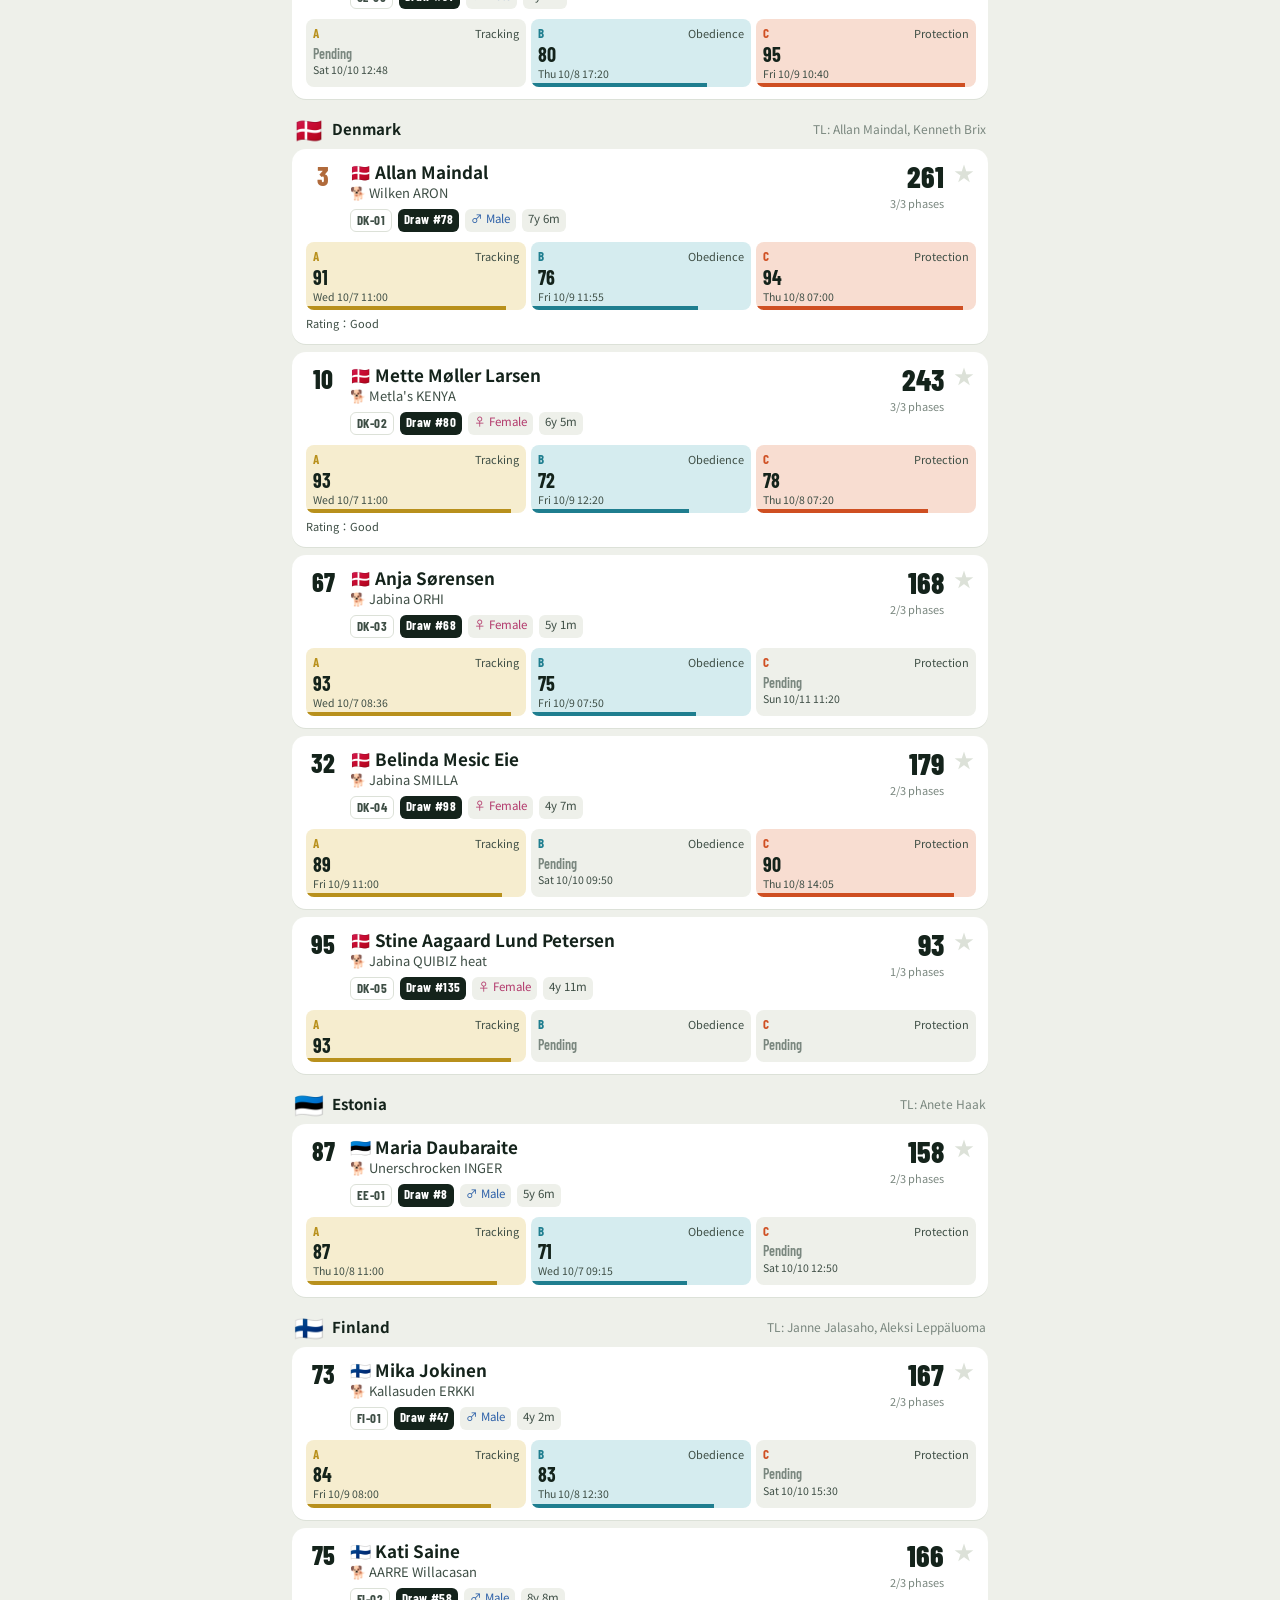
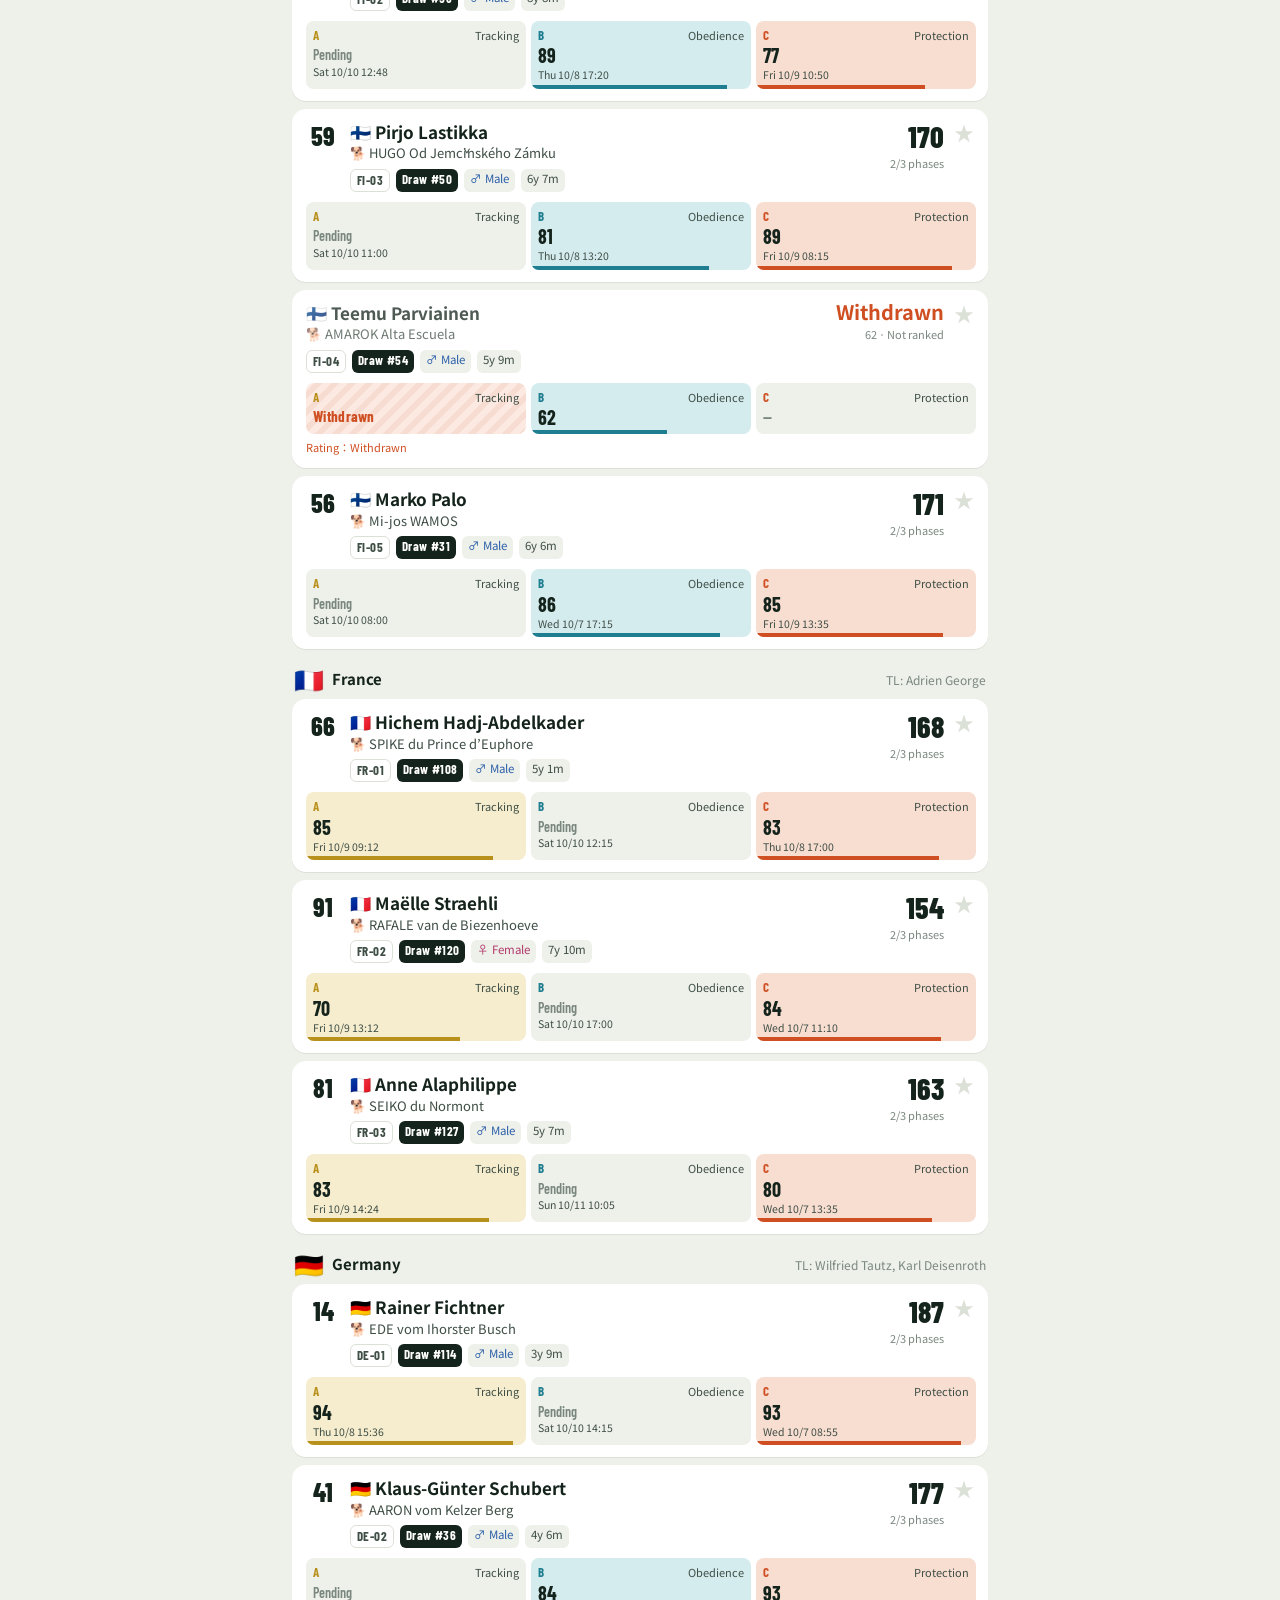
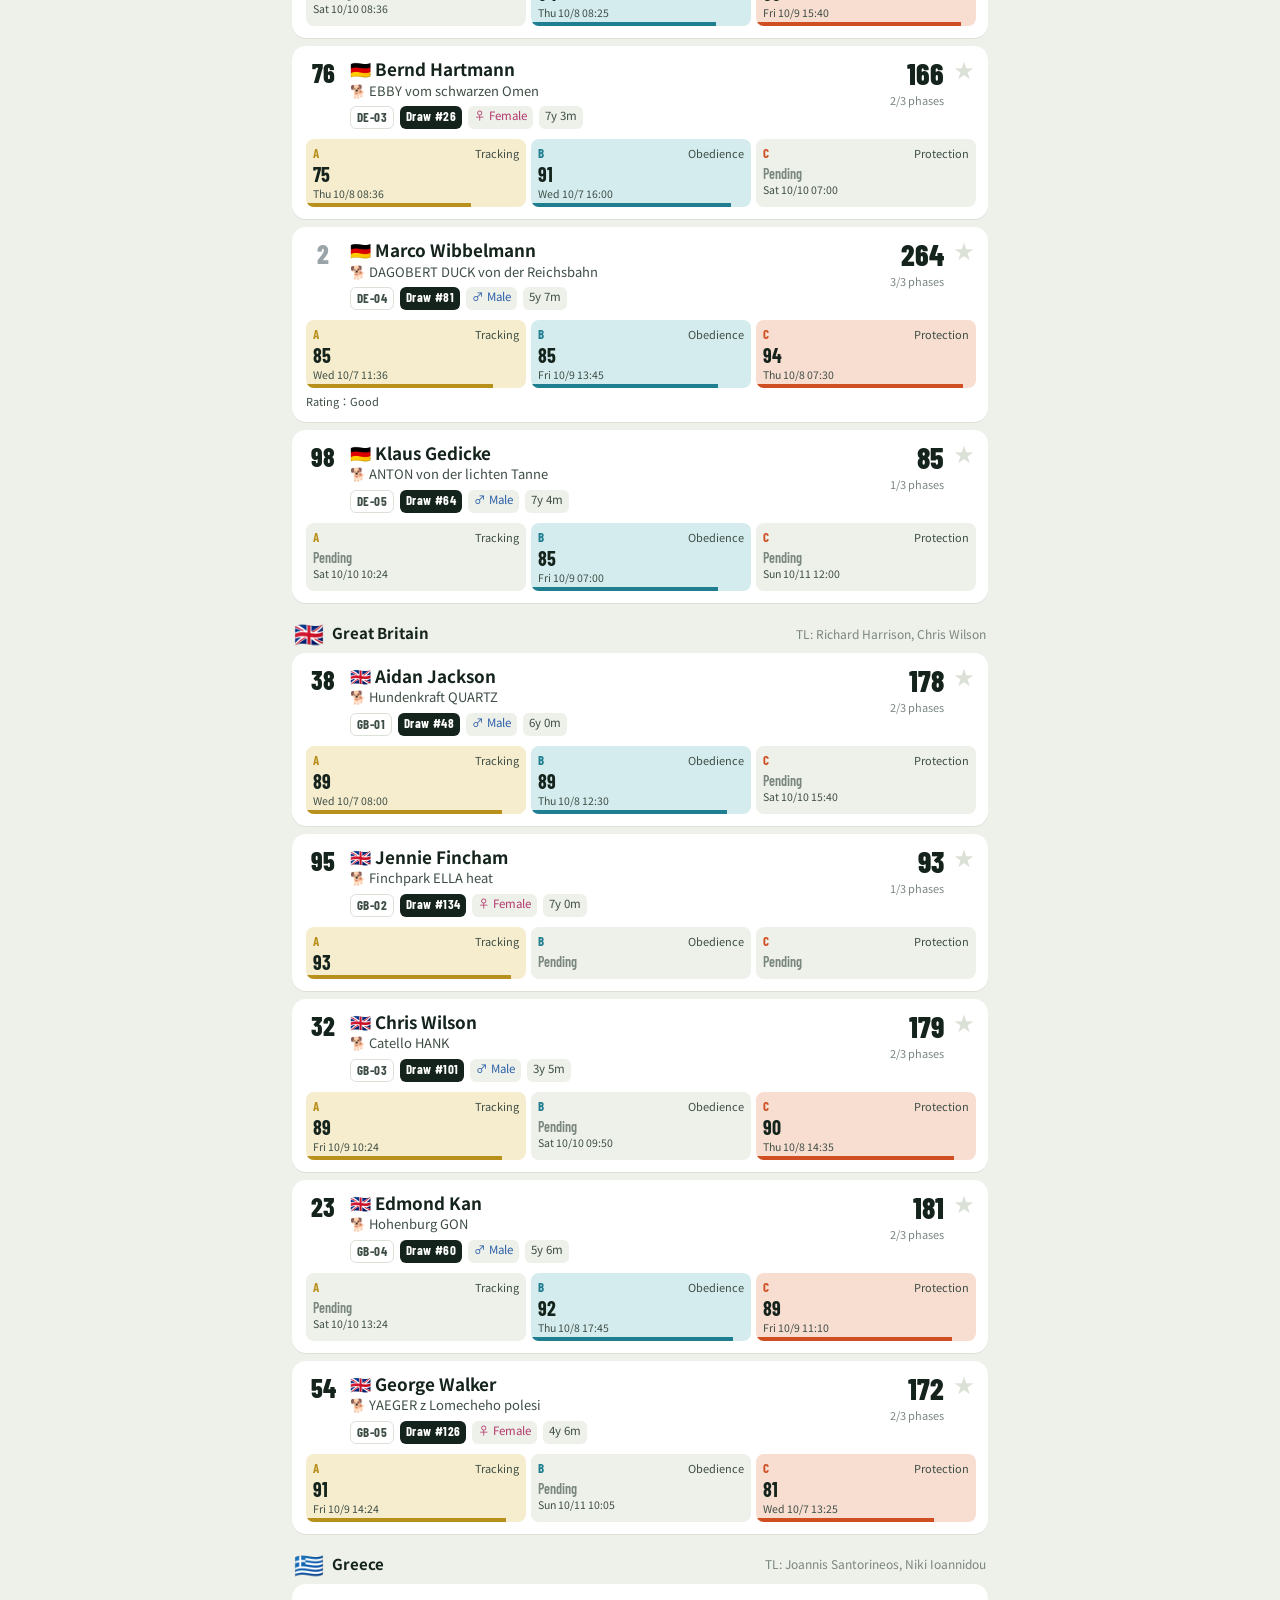
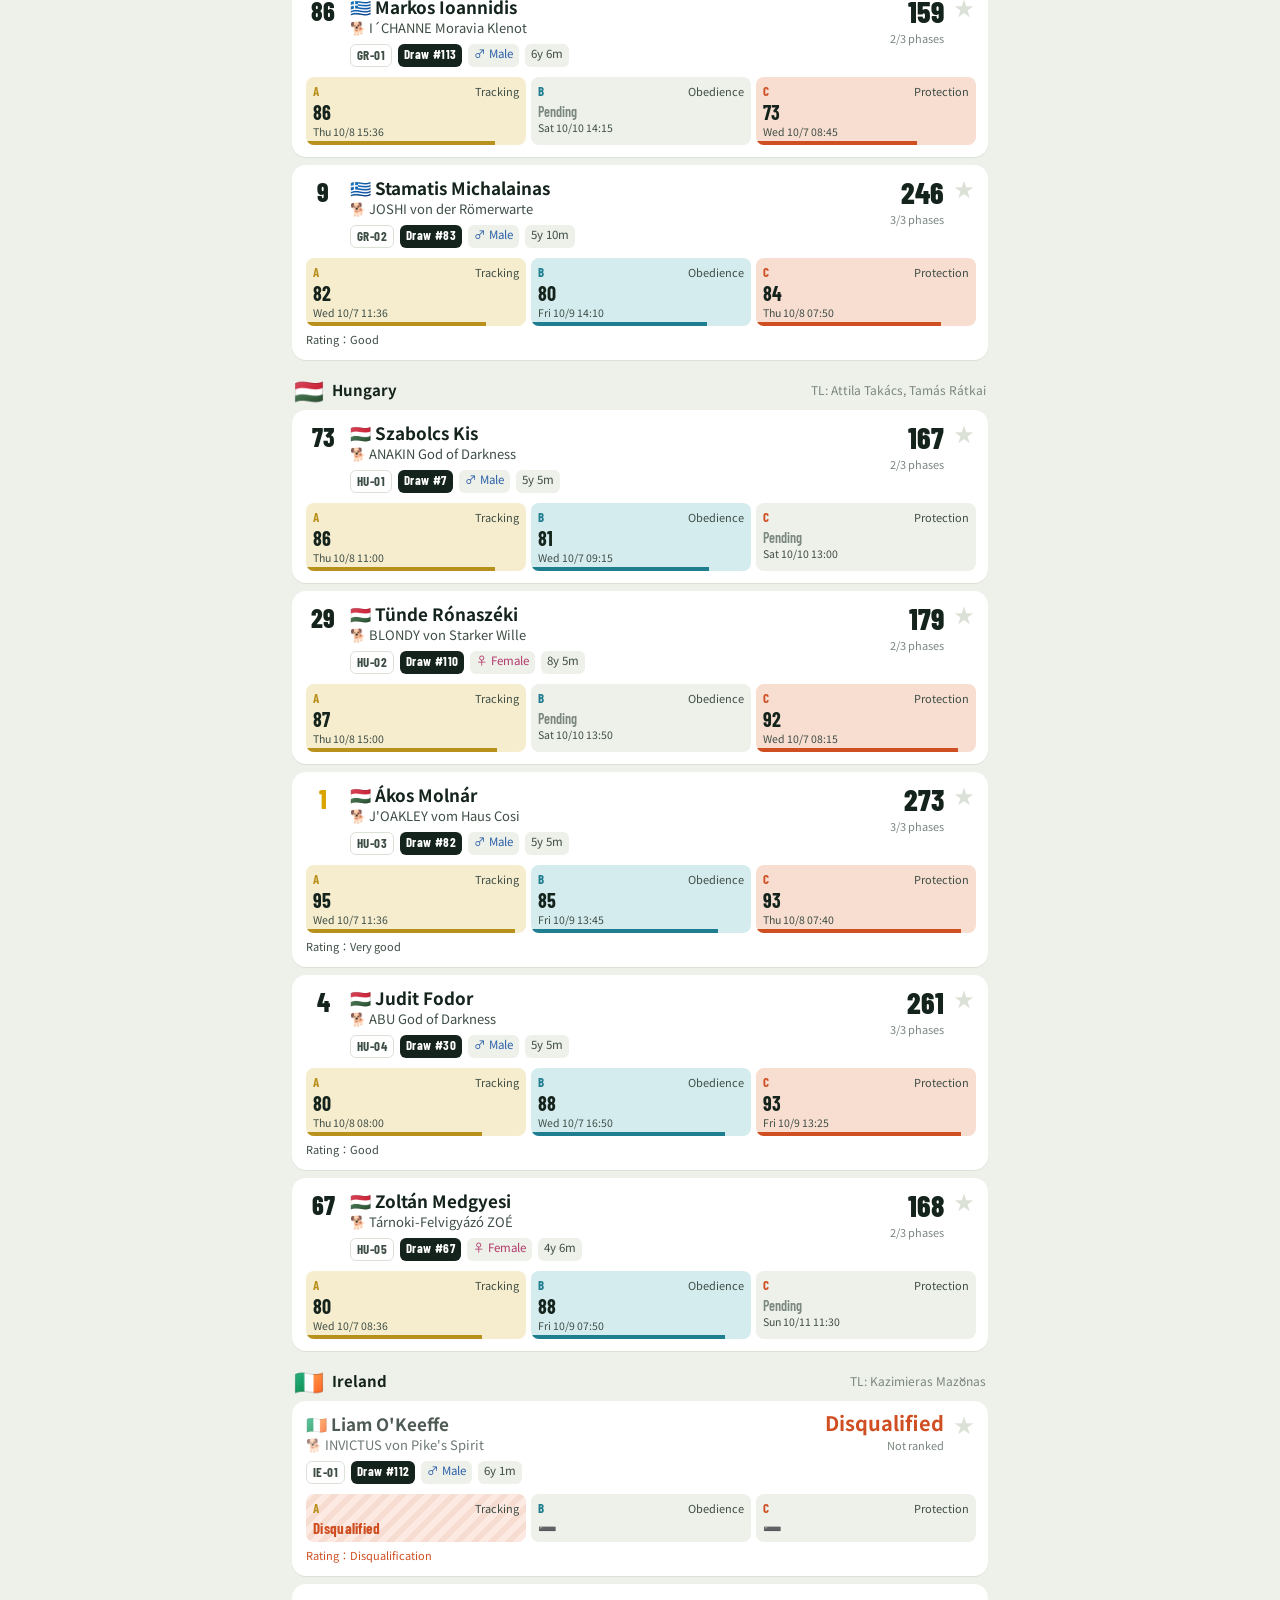
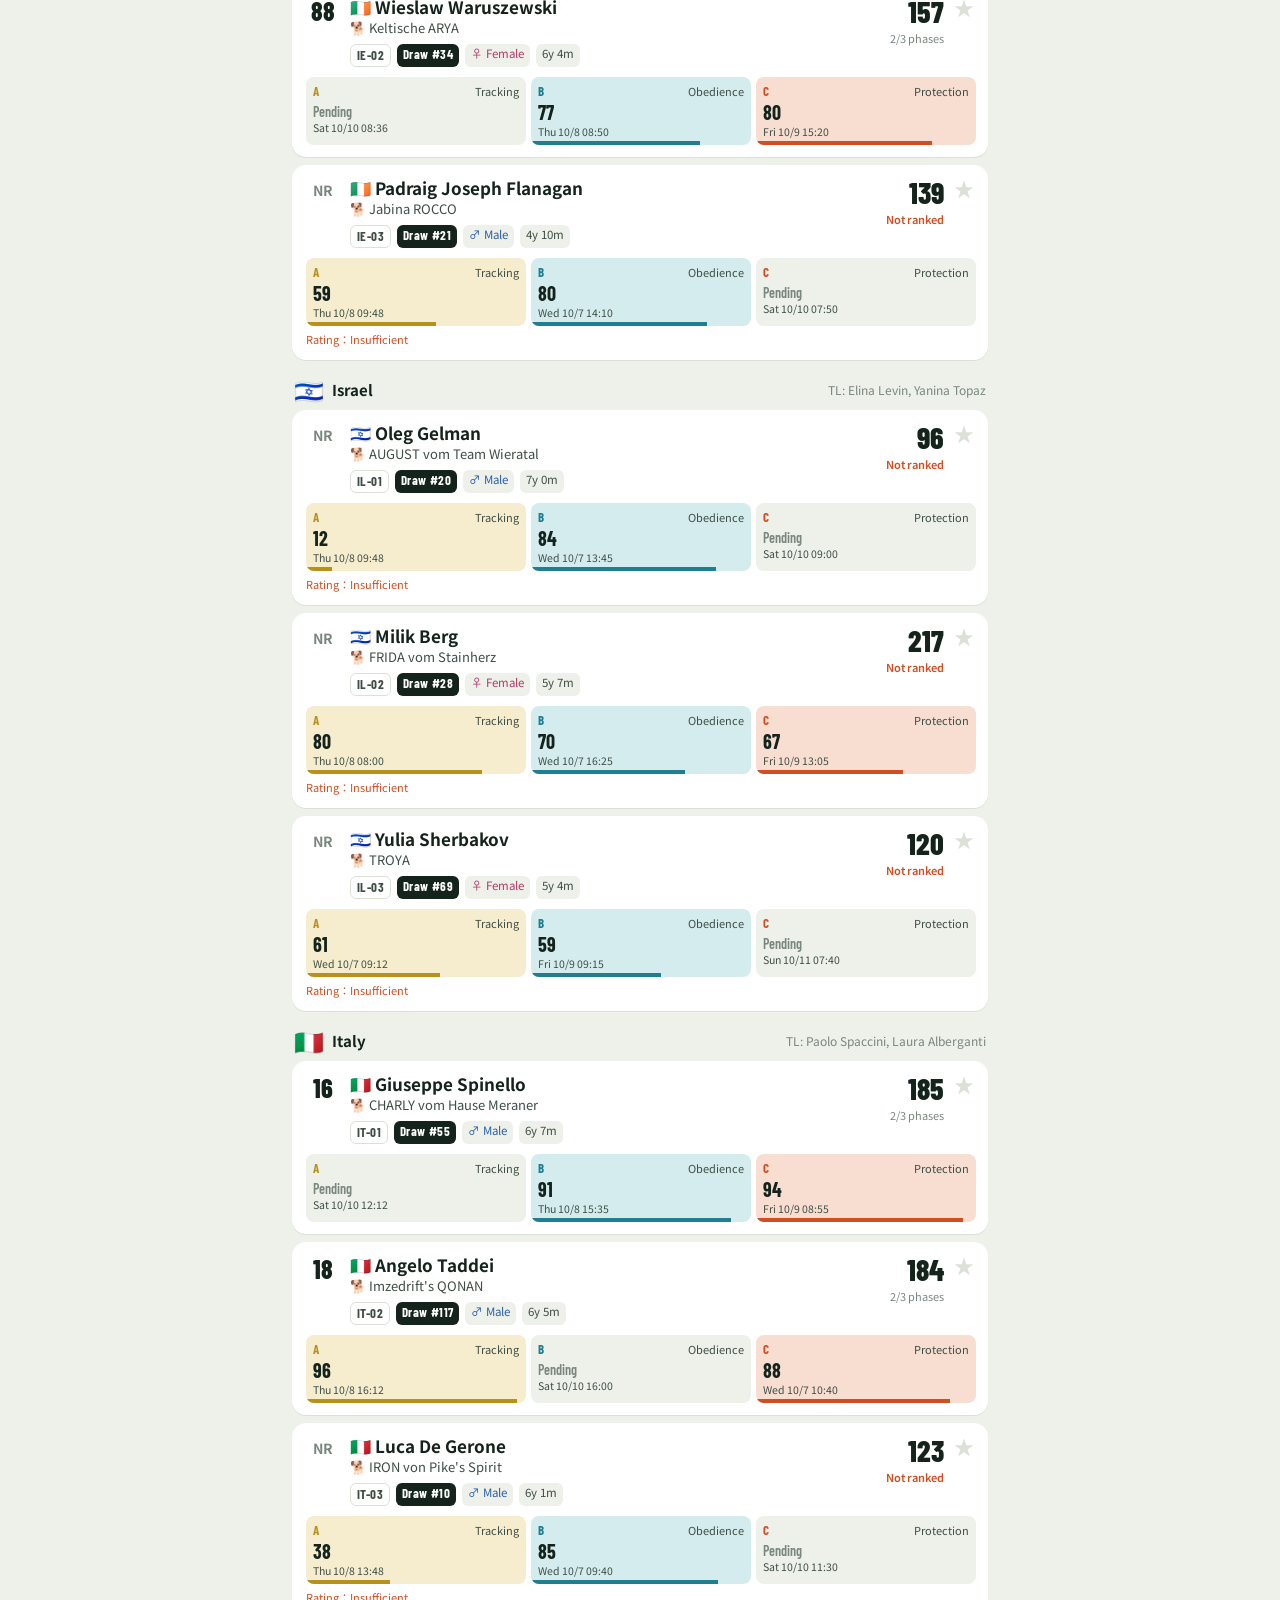
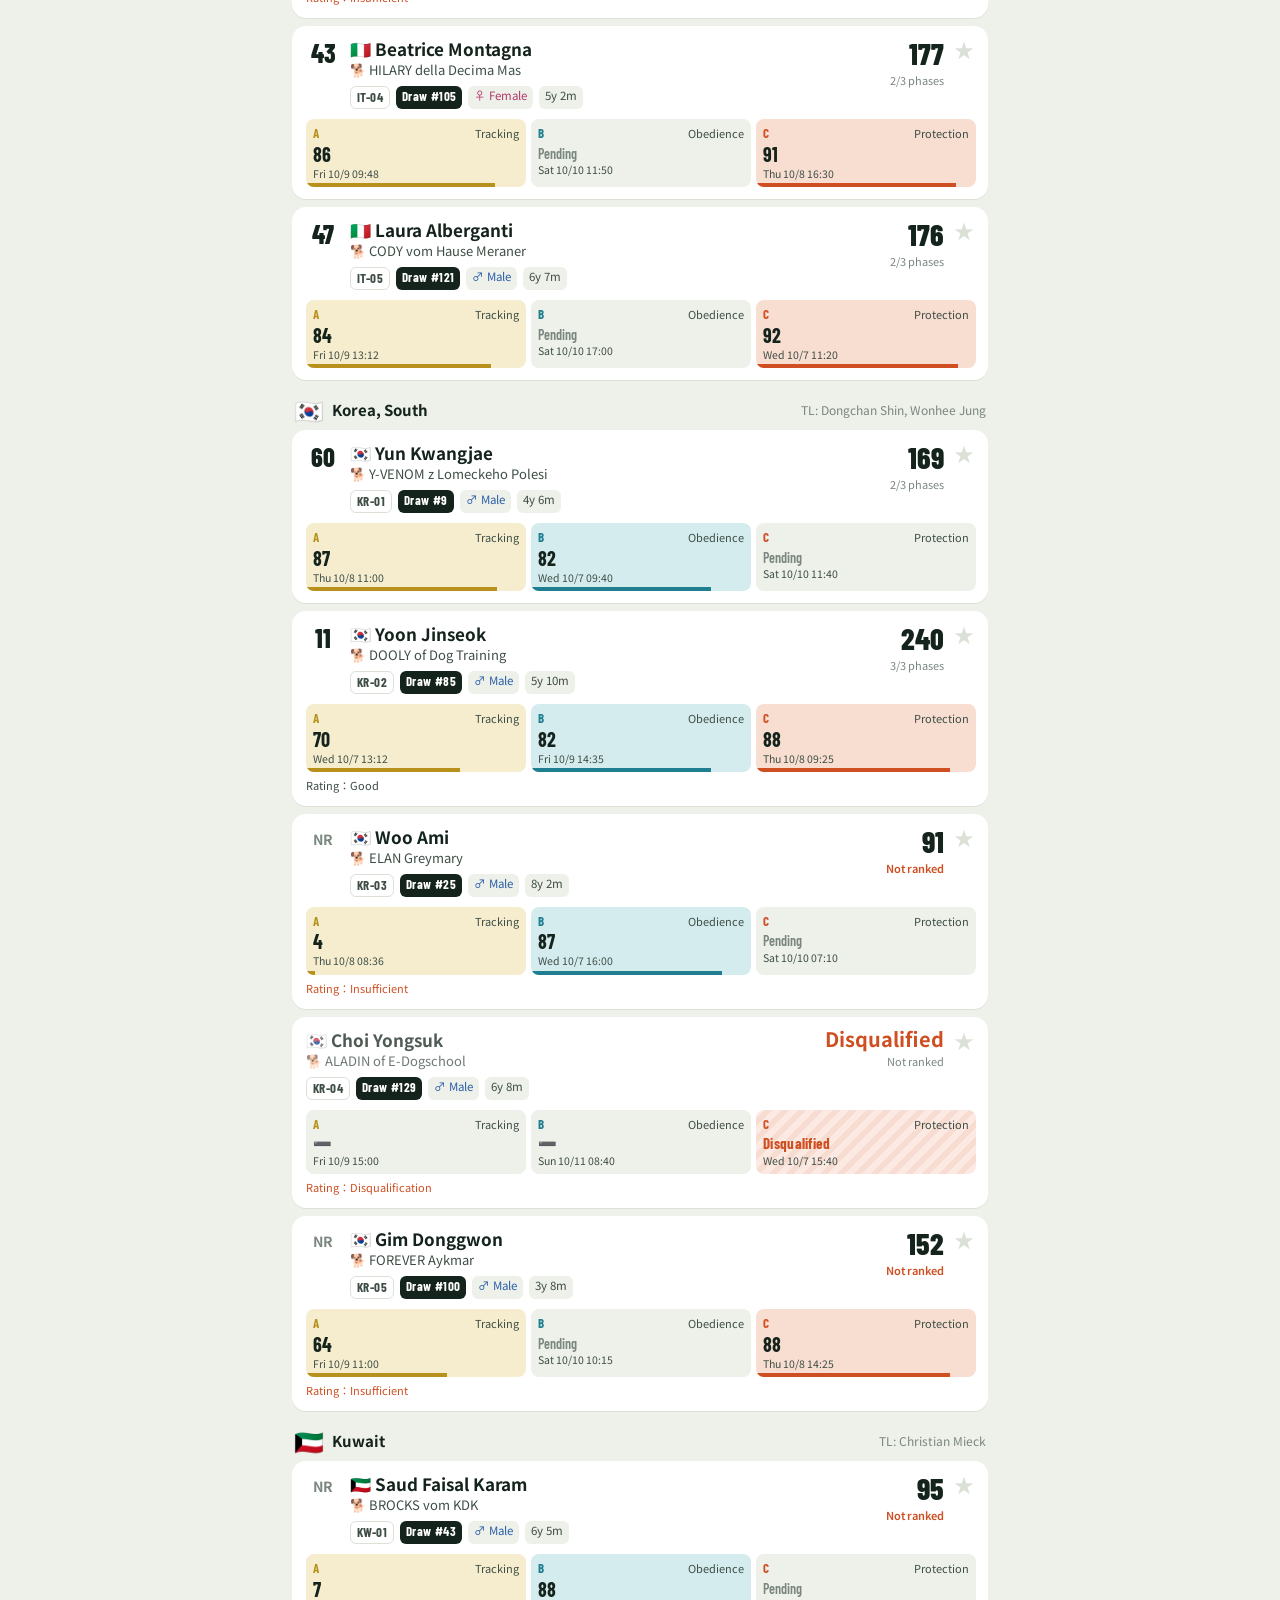
==== commit d6e57749: "Final standings: medals for 1st-3rd and original best-score marks (A flag+articles, B dumbbell, C bl" ====
--- a/index.html
+++ b/index.html
@@ -248,6 +248,31 @@
 .tot .nrl{font-style:normal;color:var(--c);font-weight:600}
 .rsep{margin:14px 2px 8px;font-size:12px;font-weight:700;color:var(--c);border-top:2px dashed var(--line);padding-top:10px}
 
+/* 確定順位：メダル */
+.rank.md{padding-top:0;min-width:38px}
+.medal{width:36px;height:44px;display:block;margin:0 auto}
+.medal .rb1{fill:#2F5DA8}.medal .rb2{fill:#C8332B}
+.medal text{font-family:var(--disp);font-weight:800;font-size:15px}
+.medal.m1 .disc{fill:#E2B415}.medal.m1 .ring{fill:none;stroke:#FFF3B8;stroke-width:1.5}.medal.m1 text{fill:#6B4E00}
+.medal.m2 .disc{fill:#B9C2C8}.medal.m2 .ring{fill:none;stroke:#F2F5F7;stroke-width:1.5}.medal.m2 text{fill:#3E4A52}
+.medal.m3 .disc{fill:#C27C47}.medal.m3 .ring{fill:none;stroke:#F3D3BB;stroke-width:1.5}.medal.m3 text{fill:#4E2A10}
+/* 各科目の最高得点マーク */
+.ico{width:1.05em;height:1.05em;vertical-align:-.15em;fill:currentColor}
+.tag.best{font-weight:700;border:1.5px solid currentColor;background:var(--card)}
+.tag.bA{color:var(--a)}.tag.bB{color:var(--b)}.tag.bC{color:var(--c)}
+.seg.best{box-shadow:inset 0 0 0 2px currentColor}
+.seg.A.best{color:var(--a)}.seg.B.best{color:var(--b)}.seg.C.best{color:var(--c)}
+.seg.best .lb{color:var(--ink2)}
+.seg.best .sc{color:var(--ink)}
+.seg .sc .mk{font-style:normal;font-size:17px;margin-right:4px;vertical-align:1px}
+.seg.A .sc .mk{color:var(--a)}.seg.B .sc .mk{color:var(--b)}.seg.C .sc .mk{color:var(--c)}
+/* 確定・暫定の帯 */
+.final{background:var(--ink);color:#fff;border-radius:14px;padding:10px 14px;margin-bottom:10px;display:flex;flex-direction:column;gap:2px}
+.final b{font-size:15px}.final span{font-size:11.5px;color:#C7D2CB}
+.prov{font-size:12px;color:var(--mute);margin:0 2px 8px}
+.final .fi{font-style:normal;display:inline-flex;border-radius:5px;padding:1px 2px;background:#fff;margin:0 1px}
+.final .fa{color:var(--a)}.final .fb{color:var(--b)}.final .fc{color:var(--c)}
+
 </style>
 </head>
 <body>
@@ -335,6 +360,7 @@
     nPhone:"スマホの通知", nPhoneS:"ブラウザの通知を許可すると、画面の上に届きます",
     nPhoneOn:"許可済み", nUnsup:"このブラウザは通知に対応していません",
     nNote:"通知はこのページを開いている間に届きます。設定はこのスマホにだけ保存されます。", on:"オン", off:"オフ",
+    bestIn:k=>`${k}最高点`, finalT:"最終順位（確定）", finalS:"全競技が終了しました。🥇🥈🥉＝1〜3位　__IA__ A追求・__IB__ B服従・__IC__ C防衛＝各科目の最高得点", provT:"暫定順位（競技中）",
     nrShort:"外", nrLong:"ランク外", nrSep:"ランク外 — 70点未満の科目がある選手（順位なし・総合点順）",
     resT:"結果", pts:v=>`${v}点`, totalW:"／合計", provRank:r=>`暫定${r}位`,
     shareTitle:"このトラッカーを共有", shareText:"下のURLを送れば、誰でもスマホで開けます（IGPファンによる非公式の簡易トラッカーです）。",
@@ -373,6 +399,7 @@
     nPhone:"Phone notifications", nPhoneS:"Allow browser notifications to get them on your lock / top screen",
     nPhoneOn:"Allowed", nUnsup:"This browser doesn't support notifications",
     nNote:"Alerts arrive while this page is open. Settings are saved on this device only.", on:"on", off:"off",
+    bestIn:k=>`Best ${k}`, finalT:"Final standings", finalS:"All phases finished. 🥇🥈🥉 = 1st–3rd · __IA__ A Tracking · __IB__ B Obedience · __IC__ C Protection = top score in each phase", provT:"Provisional standings (in progress)",
     nrShort:"NR", nrLong:"Not ranked", nrSep:"Not ranked — a phase under 70 (no placing, sorted by total)",
     resT:"Result", pts:v=>`${v} pts`, totalW:"/ total", provRank:r=>`provisional #${r}`,
     shareTitle:"Share this tracker", shareText:"Send this link — anyone can open it on their phone (unofficial fan-made quick tracker).",
@@ -394,7 +421,7 @@
 const params = new URLSearchParams(location.search);
 let lang = params.get("lang") || LS("lang") || ((navigator.language||"ja").startsWith("ja") ? "ja" : "en");
 const t = k => I18N[lang][k];
-let DATA = null, P = [], countries = [];
+let DATA = null, P = [], countries = [], FINAL = false;
 let state = {q:"", cc:null, view:"list", res:false, day:null, sec:null,
   fav:new Set(LS("fav")||[]), seen:LS("seen")||{}, fresh:new Set()};
 let online = true;
@@ -406,6 +433,28 @@
 const DAYS = ["2026-10-07","2026-10-08","2026-10-09","2026-10-10","2026-10-11"];
 const snap = p => [p.a,p.b,p.c,p.t,p.rt,p.ss,p.ax,p.bx,p.cx].join("|");
 
+// 全競技終了の判定：本戦の全選手が「3科目とも点数あり」か「失格・棄権など」。window.__FINAL でデモ用に強制可
+function isFinal(){
+  if (window.__FINAL!==undefined) return window.__FINAL;
+  const act = P.filter(p=>!p.res);
+  return act.length>0 && act.every(p=>p.ss || (p.a!=null && p.b!=null && p.c!=null));
+}
+// 各科目の最高得点（本戦・失格/棄権を除く）。同点は全員
+function topScores(){
+  const top = {};
+  ["a","b","c"].forEach(k=>{ const v = P.filter(p=>!p.res && !p.ss && p[k]!=null).map(p=>p[k]); top[k] = v.length ? Math.max(...v) : null; });
+  return top;
+}
+// オリジナルのマーク（同じ線の太さ・角の丸みで統一。色は各科目の色を継承）
+// A 追求：旗と、トラックに置かれた物品3つ
+const ICO_A = `<svg class="ico" viewBox="0 0 24 24" aria-hidden="true"><path d="M18 22V2.5" fill="none" stroke="currentColor" stroke-width="2.4" stroke-linecap="round"/><path d="M18.7 3h4.8l-1.8 3 1.8 3h-4.8z" fill="currentColor"/><rect x="1" y="17.4" width="7" height="4.2" rx="1.2" fill="currentColor"/><rect x="2.4" y="18.6" width="4.2" height="1.8" rx=".6" fill="#fff" fill-opacity=".45"/><rect x="7.6" y="11.4" width="7" height="4.2" rx="1.2" fill="currentColor"/><rect x="9" y="12.6" width="4.2" height="1.8" rx=".6" fill="#fff" fill-opacity=".45"/><rect x="1.6" y="5.4" width="7" height="4.2" rx="1.2" fill="currentColor"/><rect x="3" y="6.6" width="4.2" height="1.8" rx=".6" fill="#fff" fill-opacity=".45"/></svg>`;
+// B 服従：持来（もってこい）用の木製ダンベル
+const ICO_B = `<svg class="ico" viewBox="0 0 24 24" aria-hidden="true"><rect x="7" y="10.3" width="10" height="3.4" rx="1.3" fill="currentColor"/><rect x="2" y="5.5" width="5.4" height="13" rx="1.8" fill="currentColor"/><rect x="16.6" y="5.5" width="5.4" height="13" rx="1.8" fill="currentColor"/><path d="M3.8 8v8M18.4 8v8" stroke="#fff" stroke-opacity=".45" stroke-width="1.1" stroke-linecap="round"/><path d="M8.5 12h7" stroke="#fff" stroke-opacity=".35" stroke-width=".9" stroke-linecap="round"/></svg>`;
+// C 防衛：ヘルパーが隠れるブラインド（テント）
+const ICO_C = `<svg class="ico" viewBox="0 0 24 24" aria-hidden="true"><path d="M12 2.8 2 20.5h20z" fill="currentColor"/><path d="M12 9.2 8.2 20.5h7.6z" fill="#fff" fill-opacity=".9"/><path d="M12 2.8V1.2" stroke="currentColor" stroke-width="2" stroke-linecap="round"/><path d="M1.5 20.5h21" stroke="currentColor" stroke-width="2.2" stroke-linecap="round"/></svg>`;
+const DUMBBELL = ICO_B;
+const MARK = {A:ICO_A, B:ICO_B, C:ICO_C};
+const MEDAL = r => `<svg class="medal m${r}" viewBox="0 0 40 48" aria-label="${r}"><path class="rb1" d="M10 0h8l6 16h-8z"/><path class="rb2" d="M30 0h-8l-6 16h8z"/><circle class="disc" cx="20" cy="30" r="15"/><circle class="ring" cx="20" cy="30" r="11.5"/><text x="20" y="35.5" text-anchor="middle">${r}</text></svg>`;
 function prepare(){
   P = DATA.parts.map(p => {
     const dob = new Date(p.dob+"T00:00:00");
@@ -419,6 +468,8 @@
   countries = [...new Set(P.map(p=>p.cc))];
   const rk = ranked(); const rmap = new Map(rk.map(p=>[p.cat,p.rank]));
   P.forEach(p => { p.rank = rmap.get(p.cat) ?? null; p.nr = !p.res && !p.ss && p.sum!=null && low(p); });
+  FINAL = isFinal(); const tp = topScores();
+  P.forEach(p => { p.best = FINAL && !p.res && !p.ss ? ["A","B","C"].filter(k=>p[k.toLowerCase()]!=null && p[k.toLowerCase()]===tp[k.toLowerCase()]) : []; });
 }
 function sortCountries(){
   countries.sort((a,b)=> a==="JP"?-1 : b==="JP"?1 : cname(a).localeCompare(cname(b), lang));
@@ -483,8 +534,9 @@
     : sx ? `<div class="sc stx ${sx.code==="-"?"dash":""}">${esc(sx.txt)}</div>`
     : `<div class="sc pend">${t("pend")}</div>`;
   const cls = sx&&sx.code==="fz" ? "fzc" : (sx&&v==null&&sx.code!=="-"?"stc":"");
-  return `<div class="seg ${k} ${v!=null?"done":""} ${cls} ${flash&&v!=null?"flash":""}"><div class="lb"><em>${k}</em>${t("sec")[k]}</div>
-    ${main}
+  const best = (p.best||[]).includes(k);
+  return `<div class="seg ${k} ${v!=null?"done":""} ${cls} ${best?"best":""} ${flash&&v!=null?"flash":""}"><div class="lb"><em>${k}</em>${t("sec")[k]}</div>
+    ${best ? main.replace('<div class="sc">', `<div class="sc"><i class="mk">${MARK[k]}</i>`) : main}
     ${w?`<div class="when">${esc(fmtWhen(w))}</div>`:""}
     <div class="fill" style="width:${v!=null?Math.max(2,v):0}%"></div></div>`;
 }
@@ -536,7 +588,8 @@
 }
 function card(p, showRank){
   const fav = state.fav.has(p.cat), fresh = state.fresh.has(p.cat);
-  const rk = showRank ? (p.rank ? `<div class="rank ${p.rank<=3?"r"+p.rank:""}">${p.rank}</div>` : p.nr ? `<div class="rank nrk">${t("nrShort")}</div>` : "") : "";
+  const rk = showRank ? (p.rank ? (FINAL && p.rank<=3 ? `<div class="rank md">${MEDAL(p.rank)}</div>` : `<div class="rank ${p.rank<=3?"r"+p.rank:""}">${p.rank}</div>`) : p.nr ? `<div class="rank nrk">${t("nrShort")}</div>` : "") : "";
+  const bestTags = (p.best||[]).map(k=>`<span class="tag best b${k}">${MARK[k]} ${t("bestIn")(k)}</span>`).join("");
   return `<article class="card ${p.res?"res":""} ${fresh?"new":""} ${p.ss?"out":""}" id="c-${esc(p.cat)}">${fresh?`<span class="badge">${t("newBadge")}</span>`:""}
     <div class="row1">${rk}
       <div class="who">
@@ -545,7 +598,7 @@
         <div class="tags"><span class="tag cat">${esc(p.cat)}</span>${(p.st||p.sched.no)?`<span class="tag draw">${t("drawNo") ? t("drawNo")+" " : ""}#${p.st||p.sched.no}</span>`:""}
           <span class="tag sx-${p.sx}">${p.sx==="F"?t("female"):t("male")}</span>
           <span class="tag">${t("age")(p.ageY,p.ageM)}</span>
-          ${p.res?`<span class="tag rsv">${t("reserve")}</span>`:""}</div>
+          ${p.res?`<span class="tag rsv">${t("reserve")}</span>`:""}${bestTags}</div>
       </div>
       <div class="tot">${p.ss?`<b class="stt">${esc(stLabel(p.ss))}</b><span>${p.sum!=null&&p.ss!=="D"?p.sum+" · ":""}${t("stNote")}</span>`:`<b>${p.sum??"—"}</b><span>${p.nr?`<em class="nrl">${t("nrLong")}</em>`:t("ofN")(p.done)}</span>`}</div>
       <button class="star" data-fav="${esc(p.cat)}" aria-pressed="${fav}" aria-label="${fav?t("favDel"):t("favAdd")}">★</button>
@@ -588,7 +641,8 @@
     let sep=false;
     body = (list.length||outs.length) ? list.map(p=>{ const h = p.nr && !sep ? (sep=true, `<div class="rsep">${t("nrSep")}</div>`) : ""; return h + card(p,true); }).join("") + outs.map(p=>card(p,false)).join("") : `<div class="empty">${t("none")}</div>`;
   }
-  el("v-rank").innerHTML = strip() + body;
+  const fin = FINAL ? `<div class="final"><b>🏁 ${t("finalT")}</b><span>${t("finalS").replace("__IA__",`<i class="fi fa">${ICO_A}</i>`).replace("__IB__",`<i class="fi fb">${ICO_B}</i>`).replace("__IC__",`<i class="fi fc">${ICO_C}</i>`)}</span></div>` : (all.length ? `<div class="prov">${t("provT")}</div>` : "");
+  el("v-rank").innerHTML = fin + strip() + body;
 }
 function nsetPanel(perm){
   const pf = PREF();
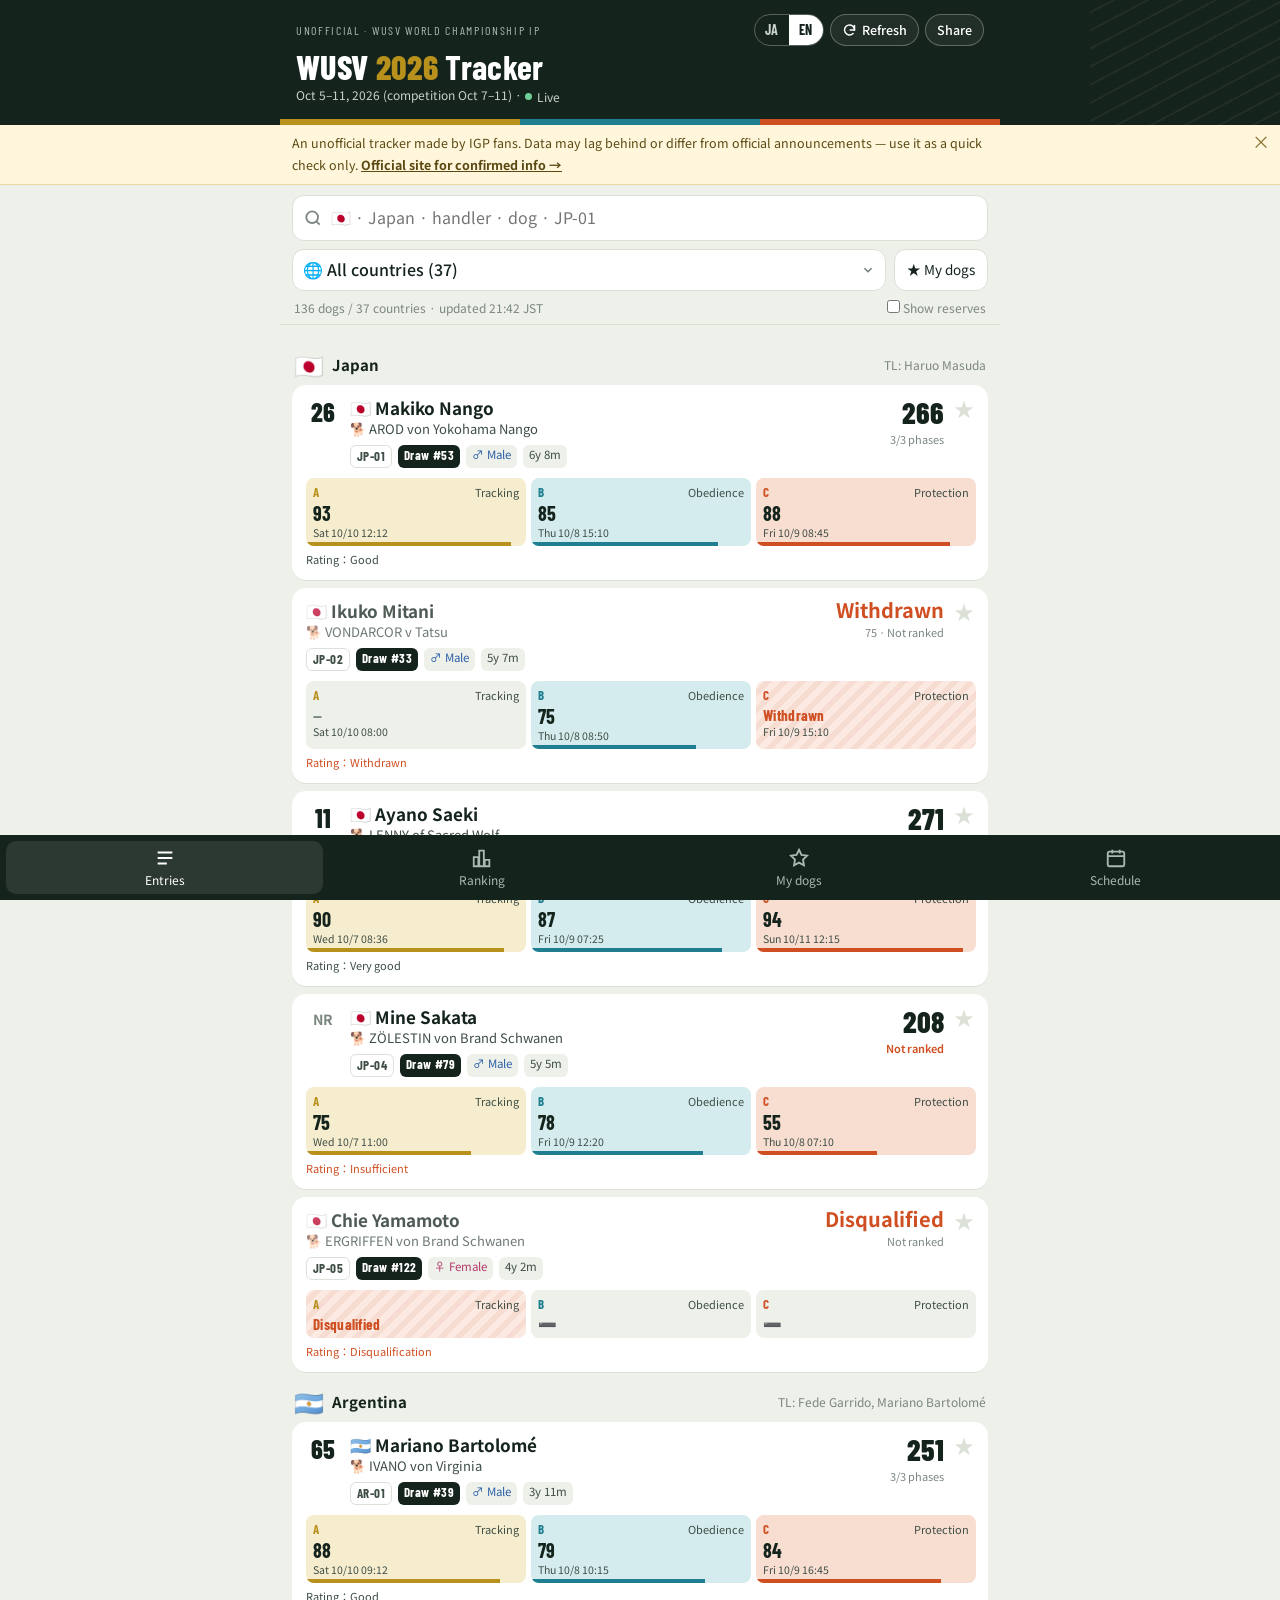
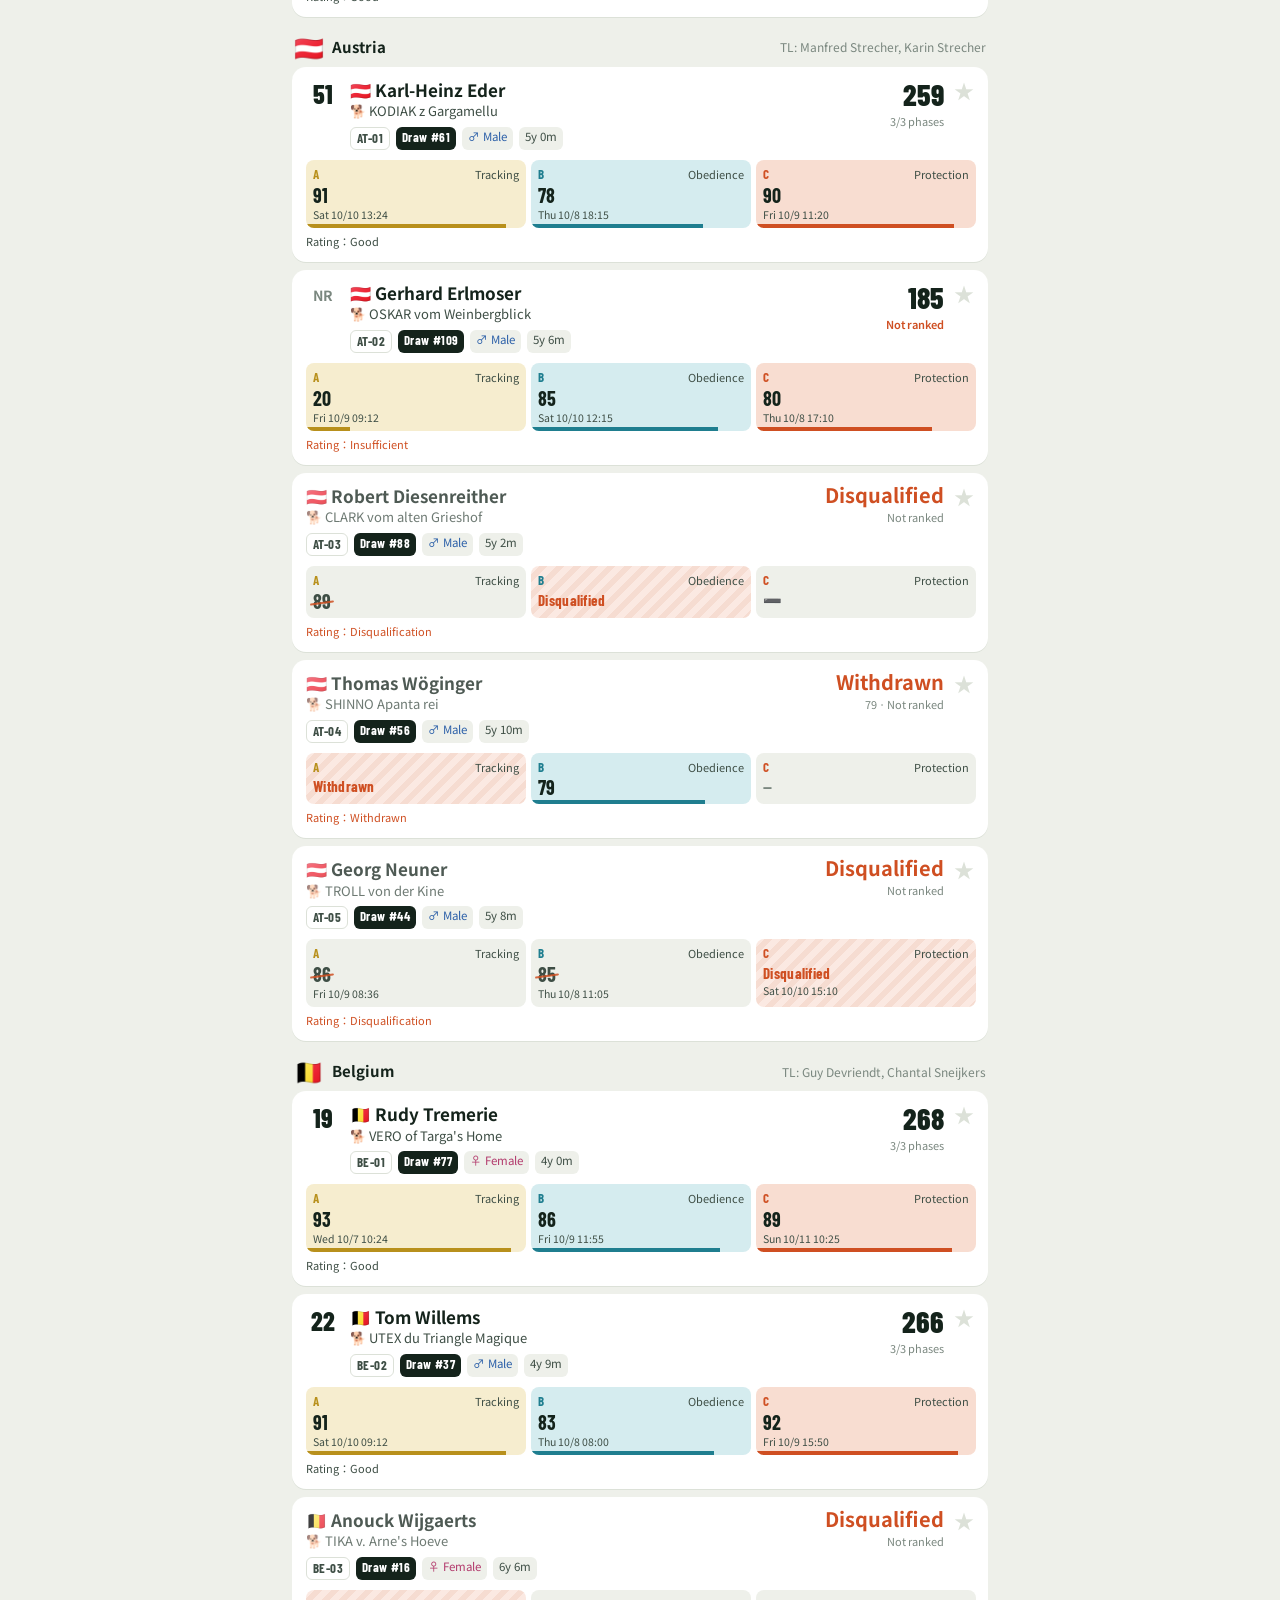
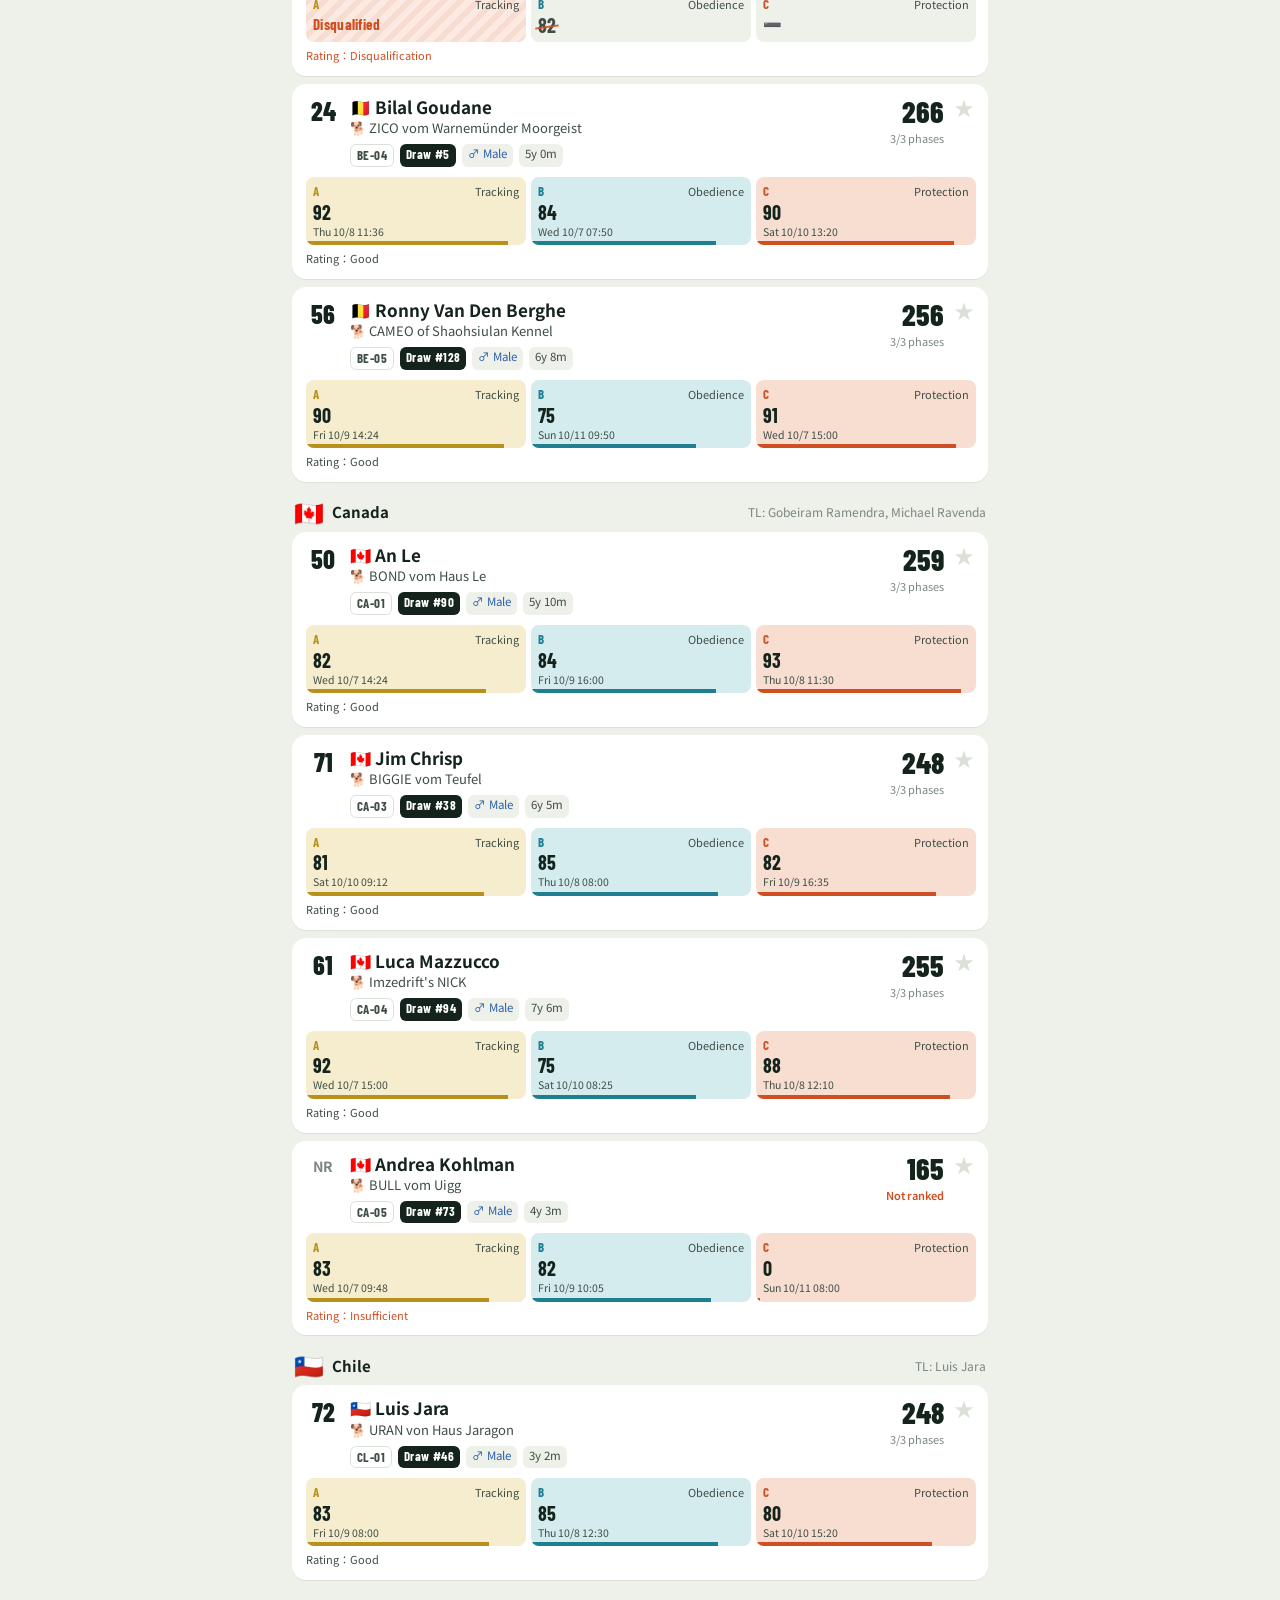
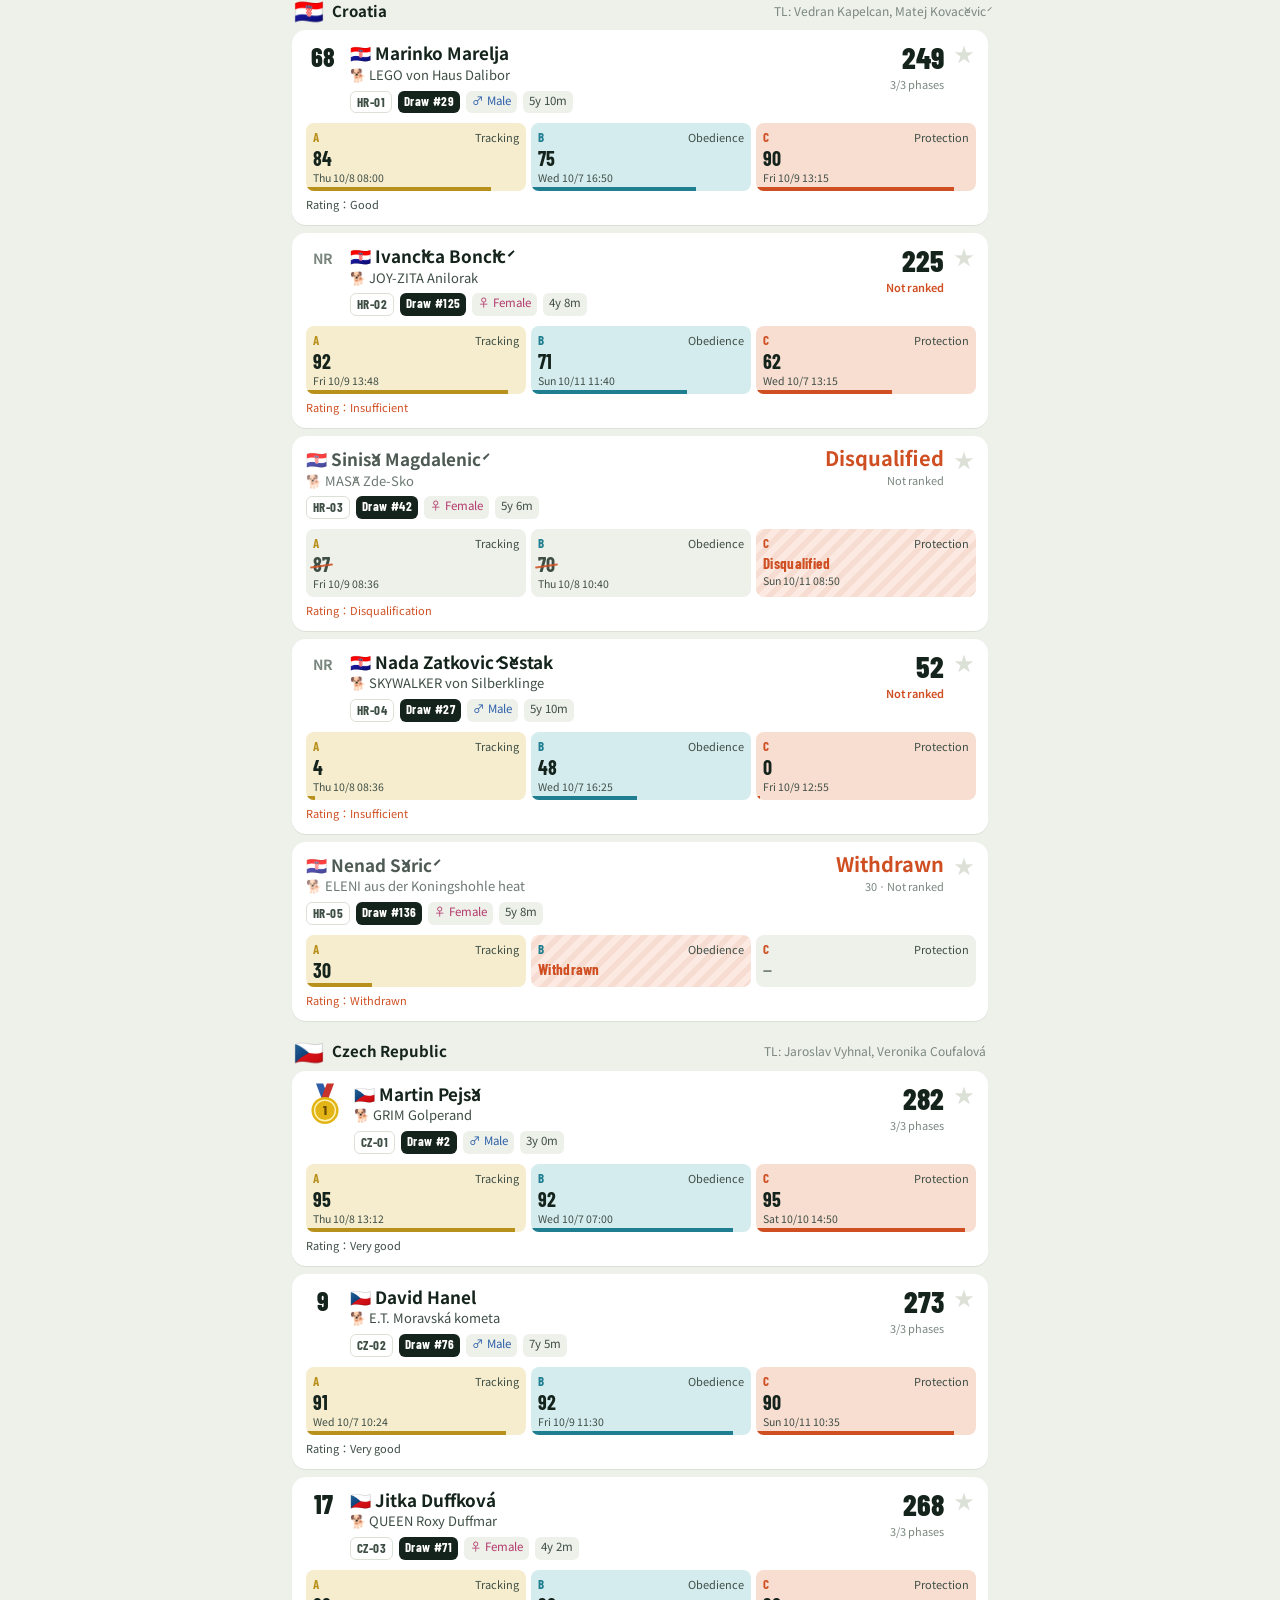
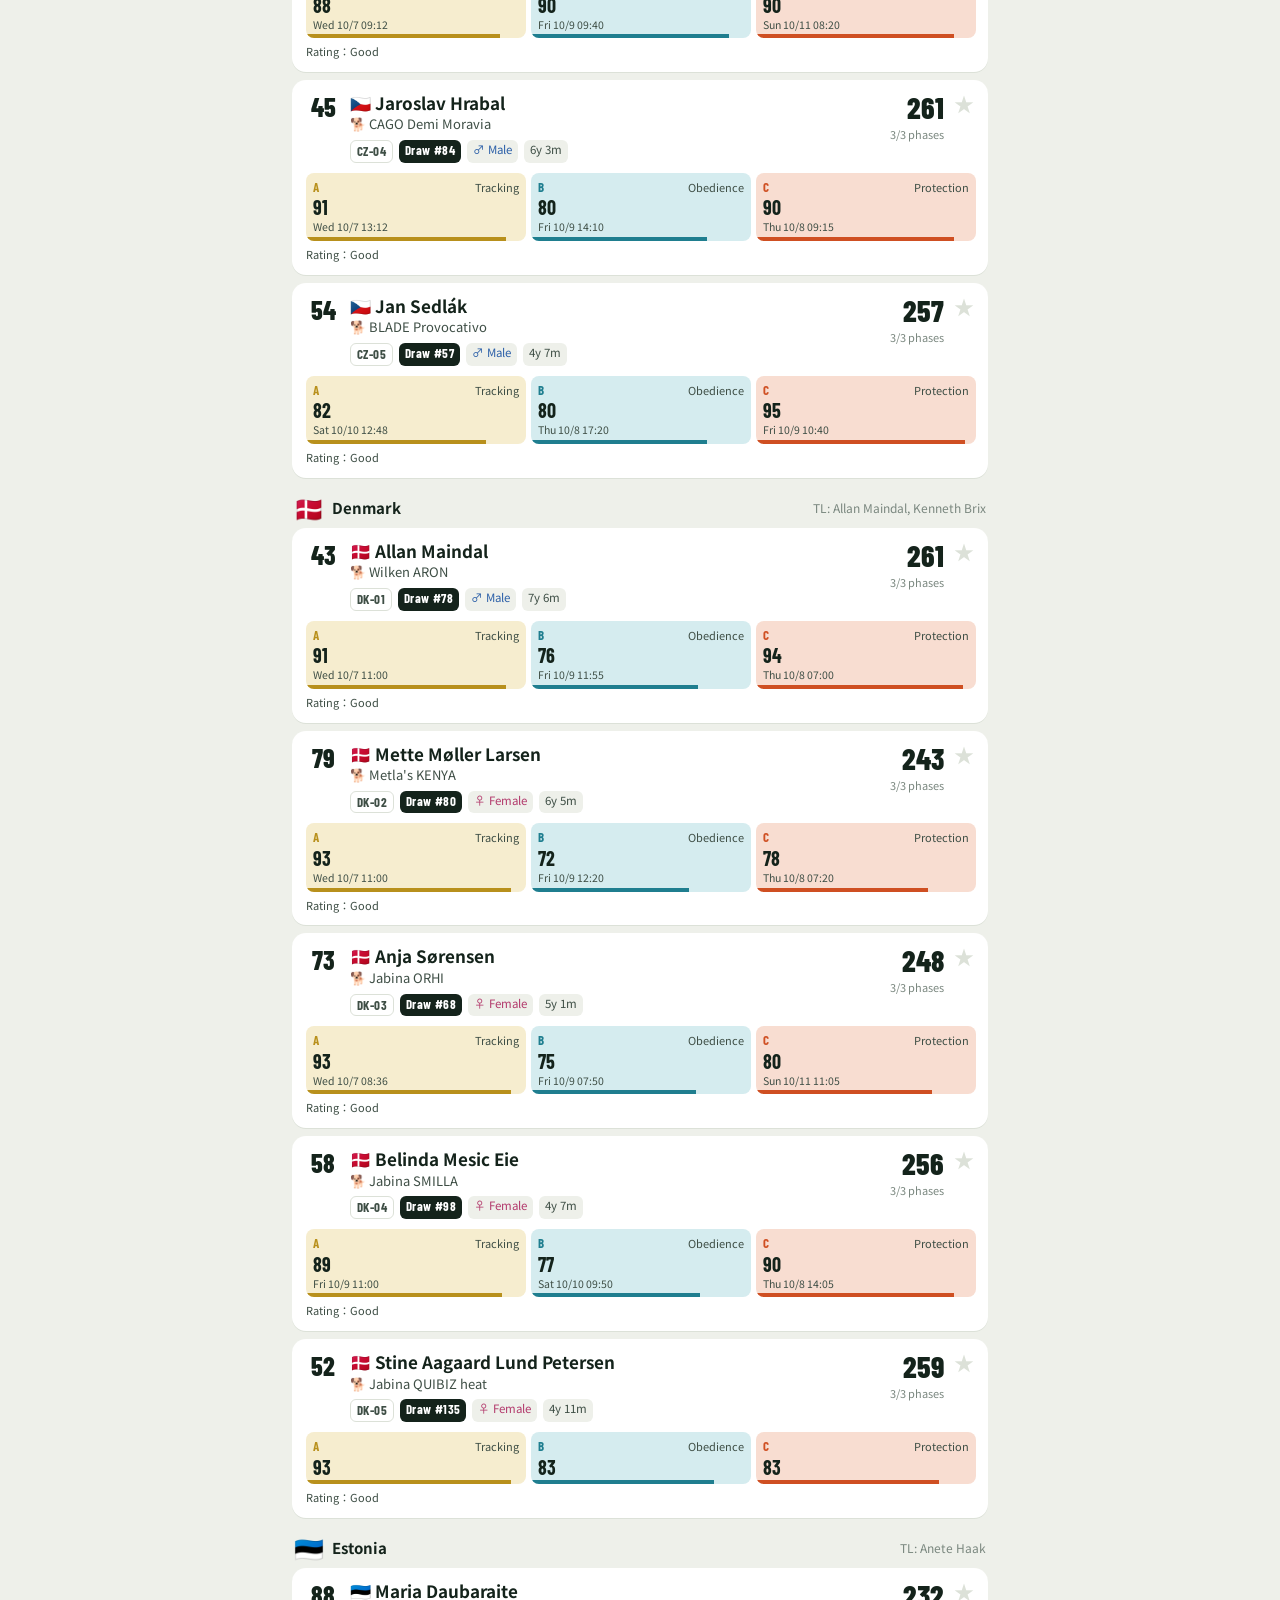
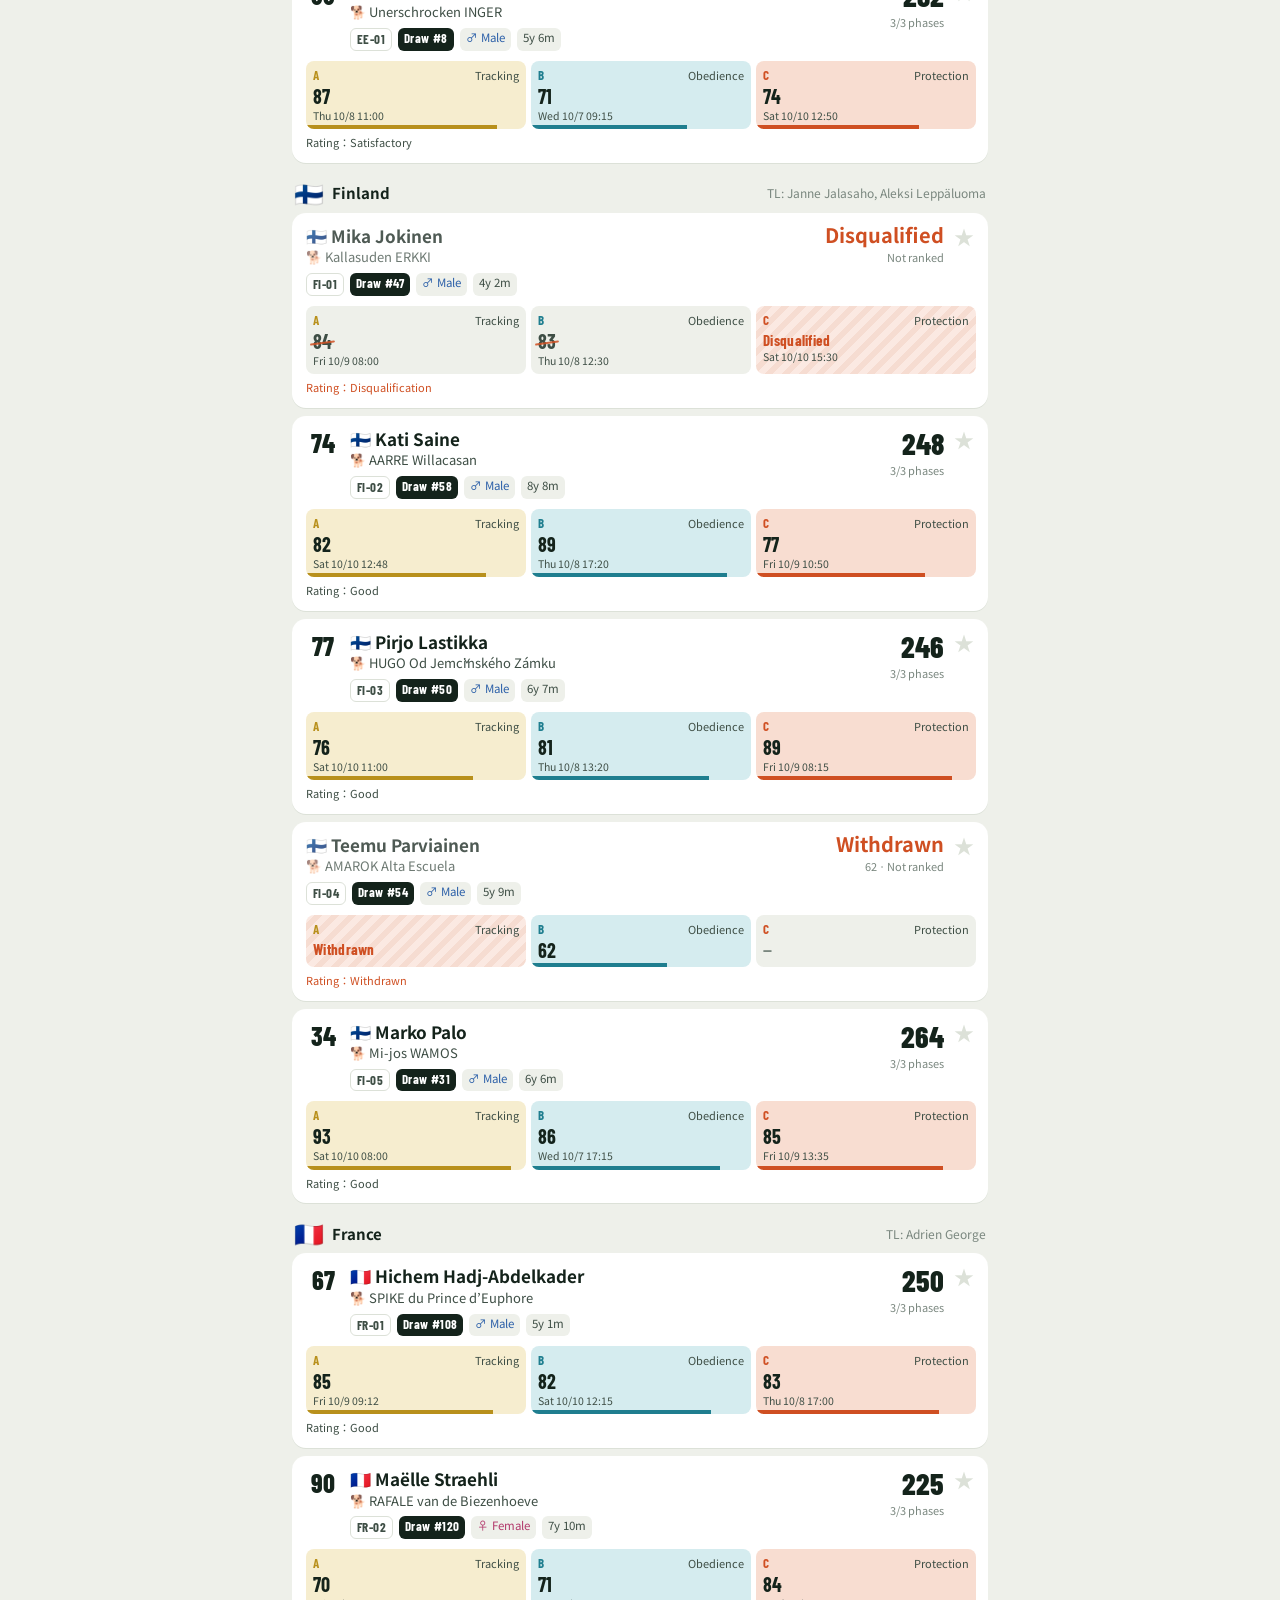
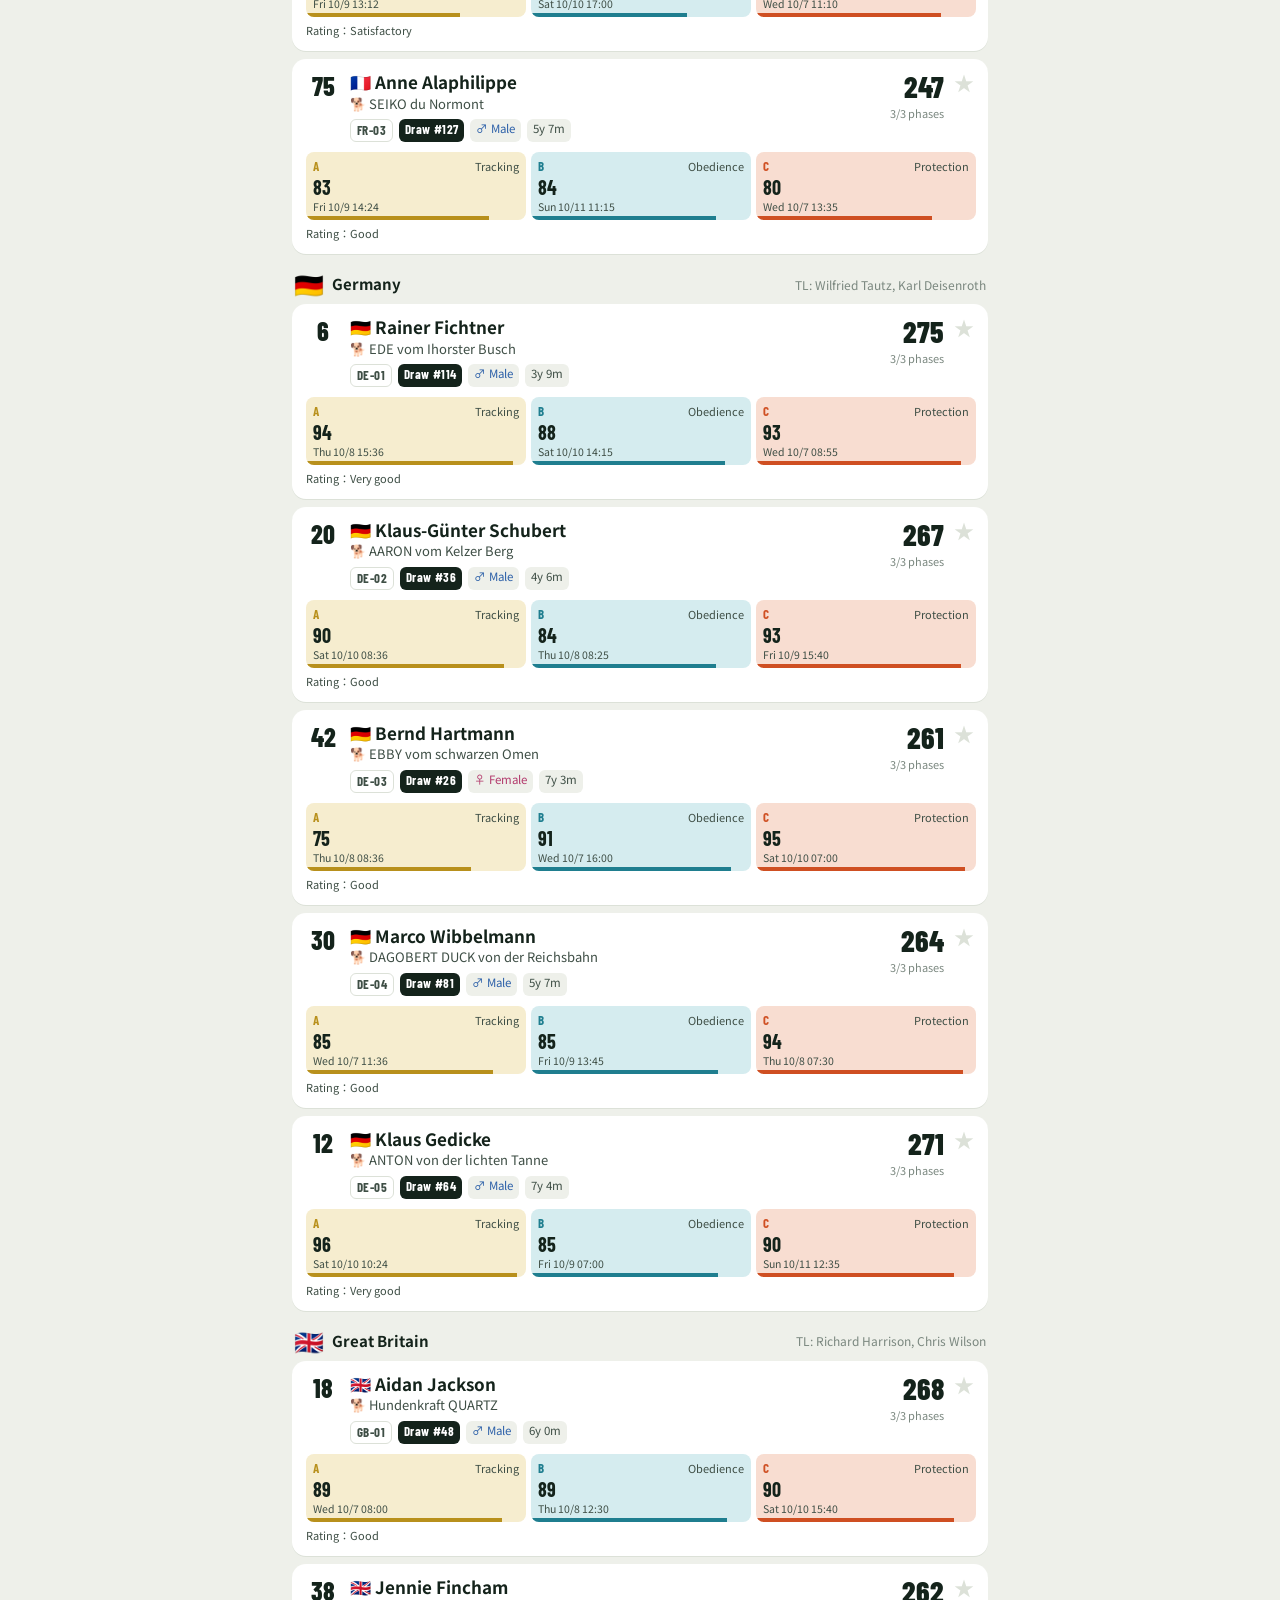
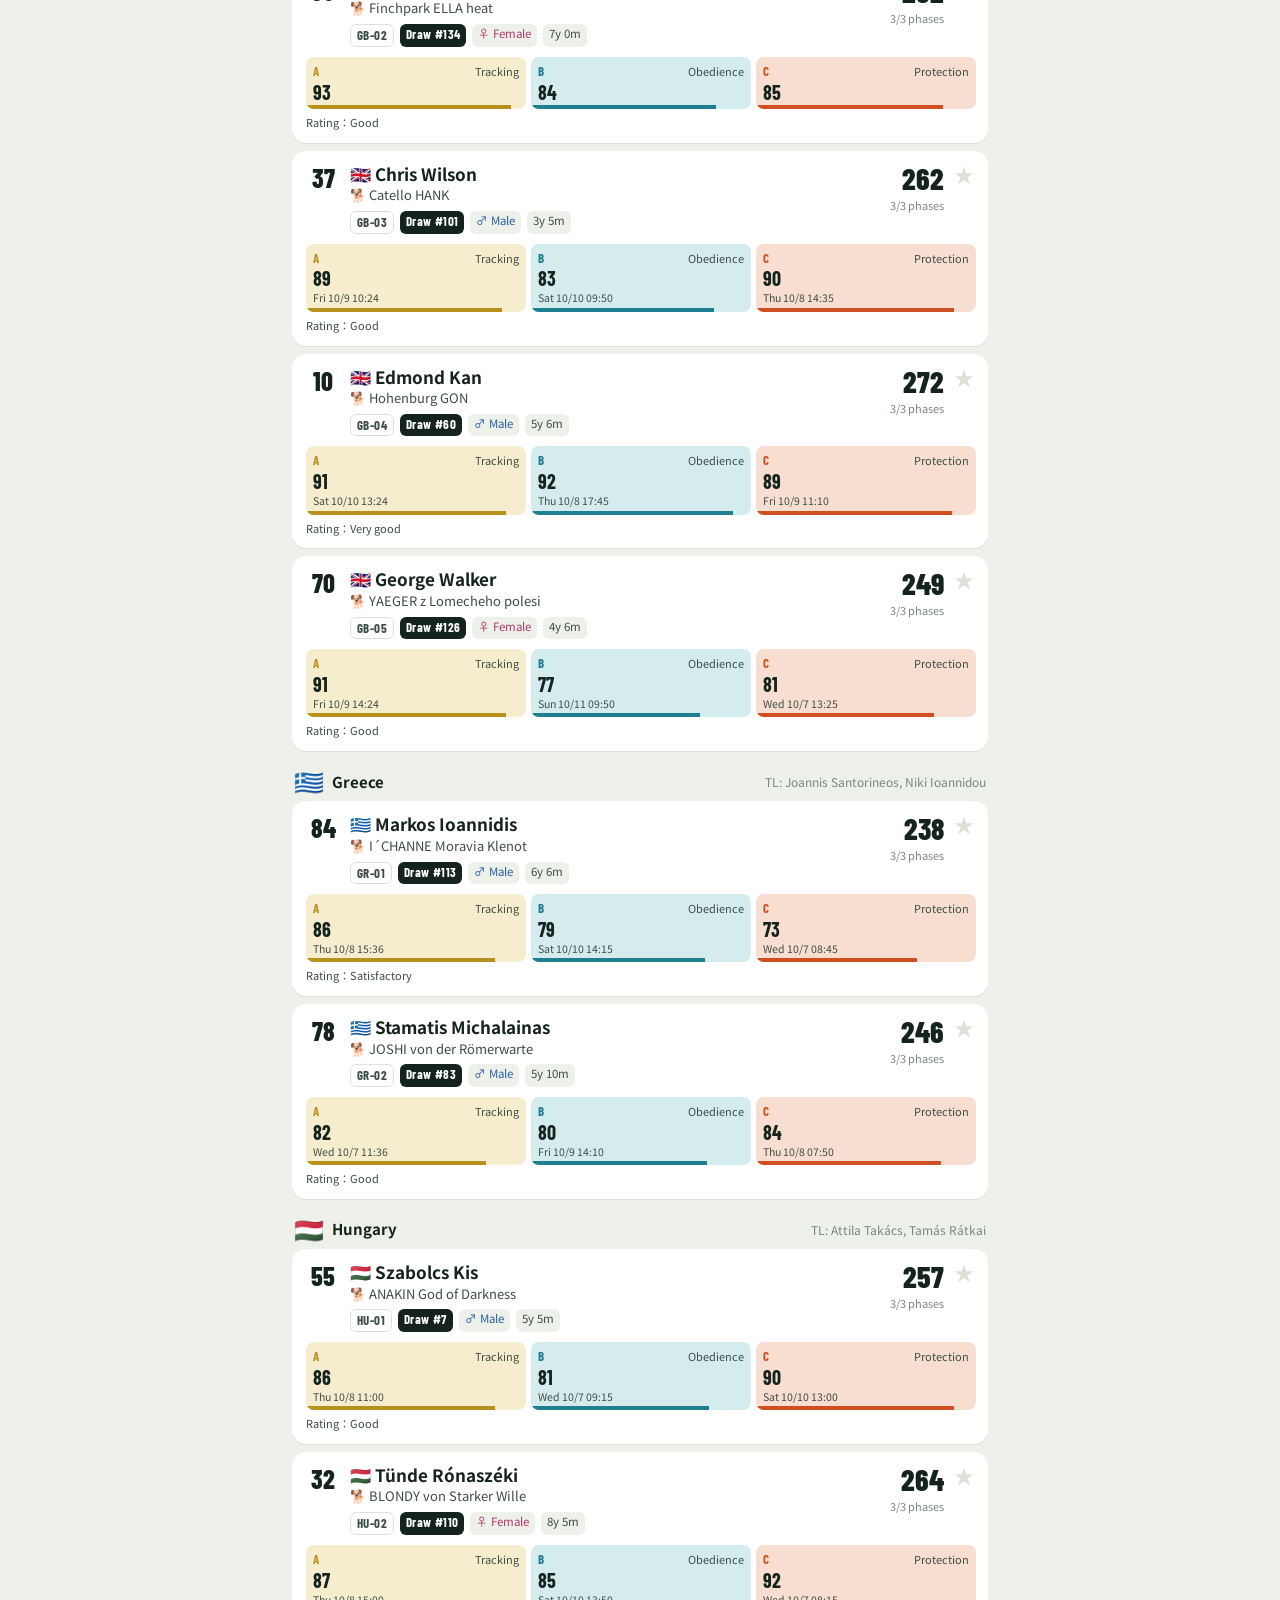
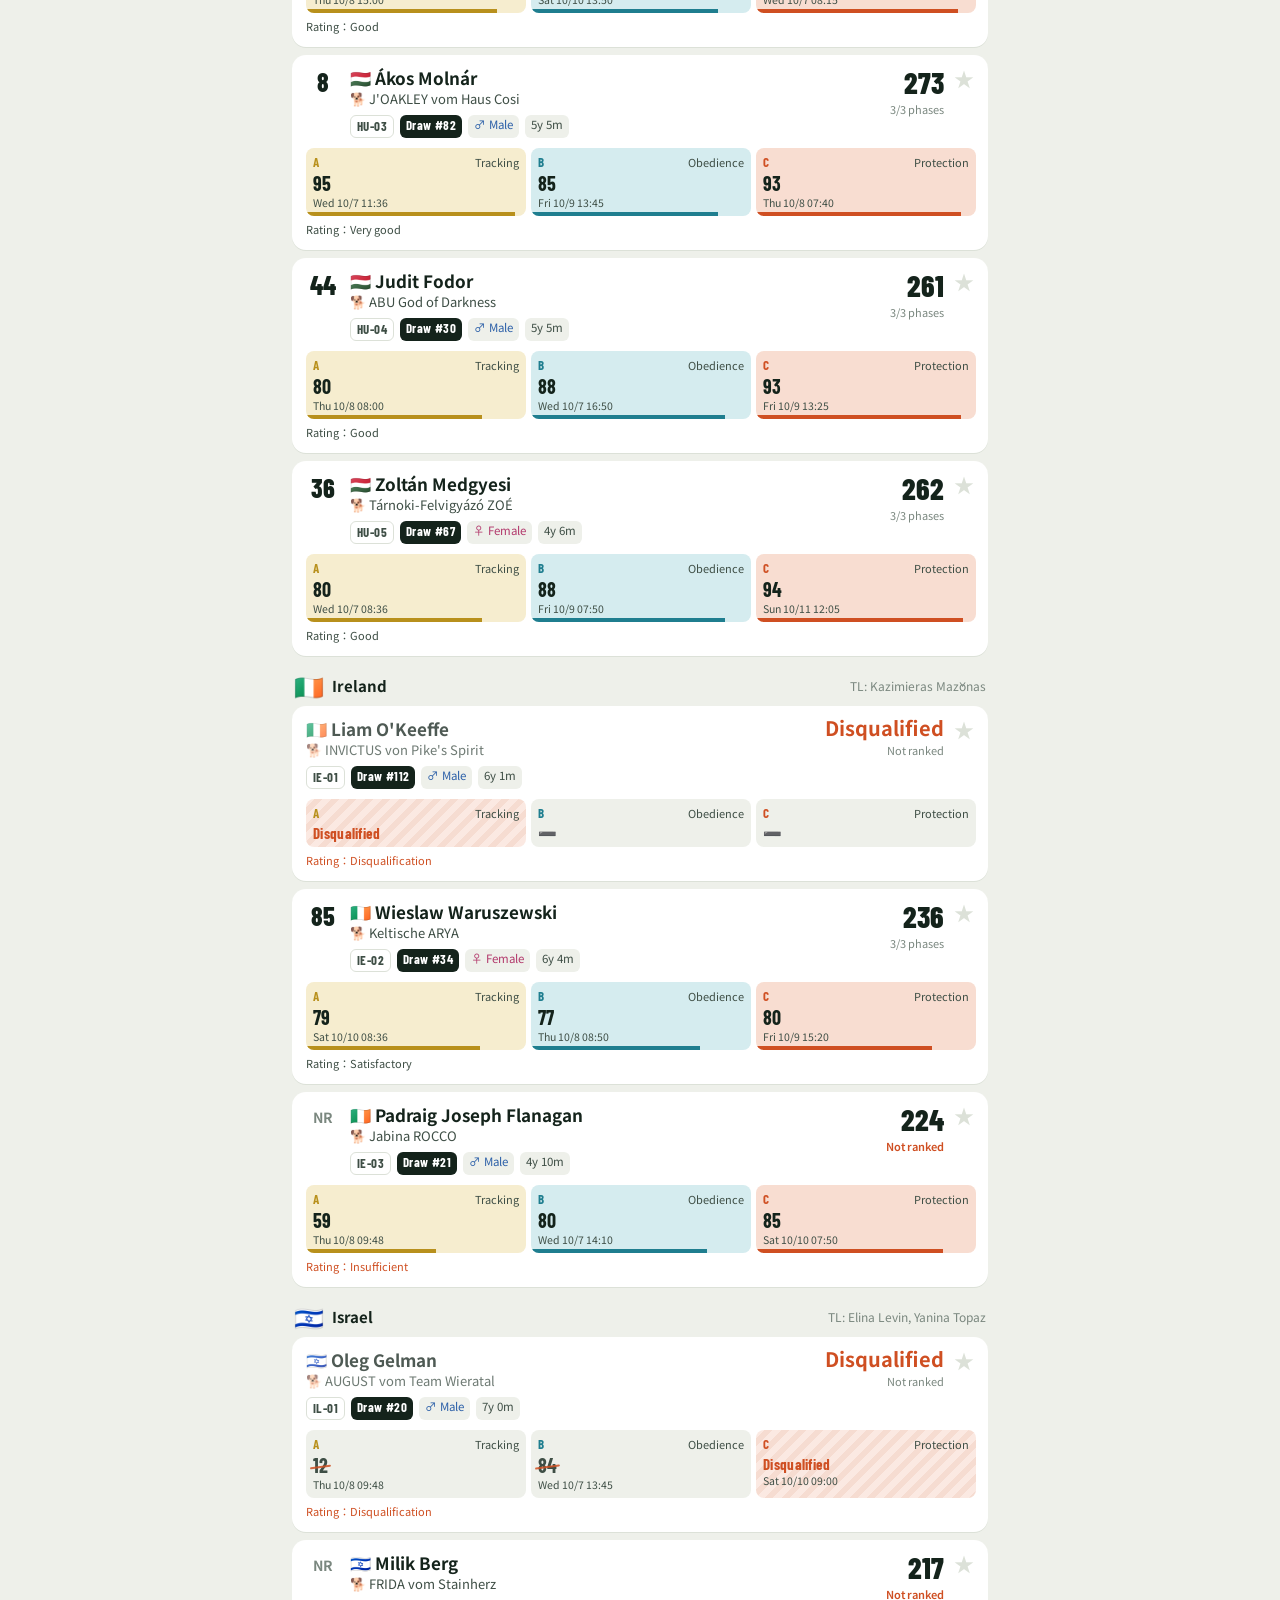
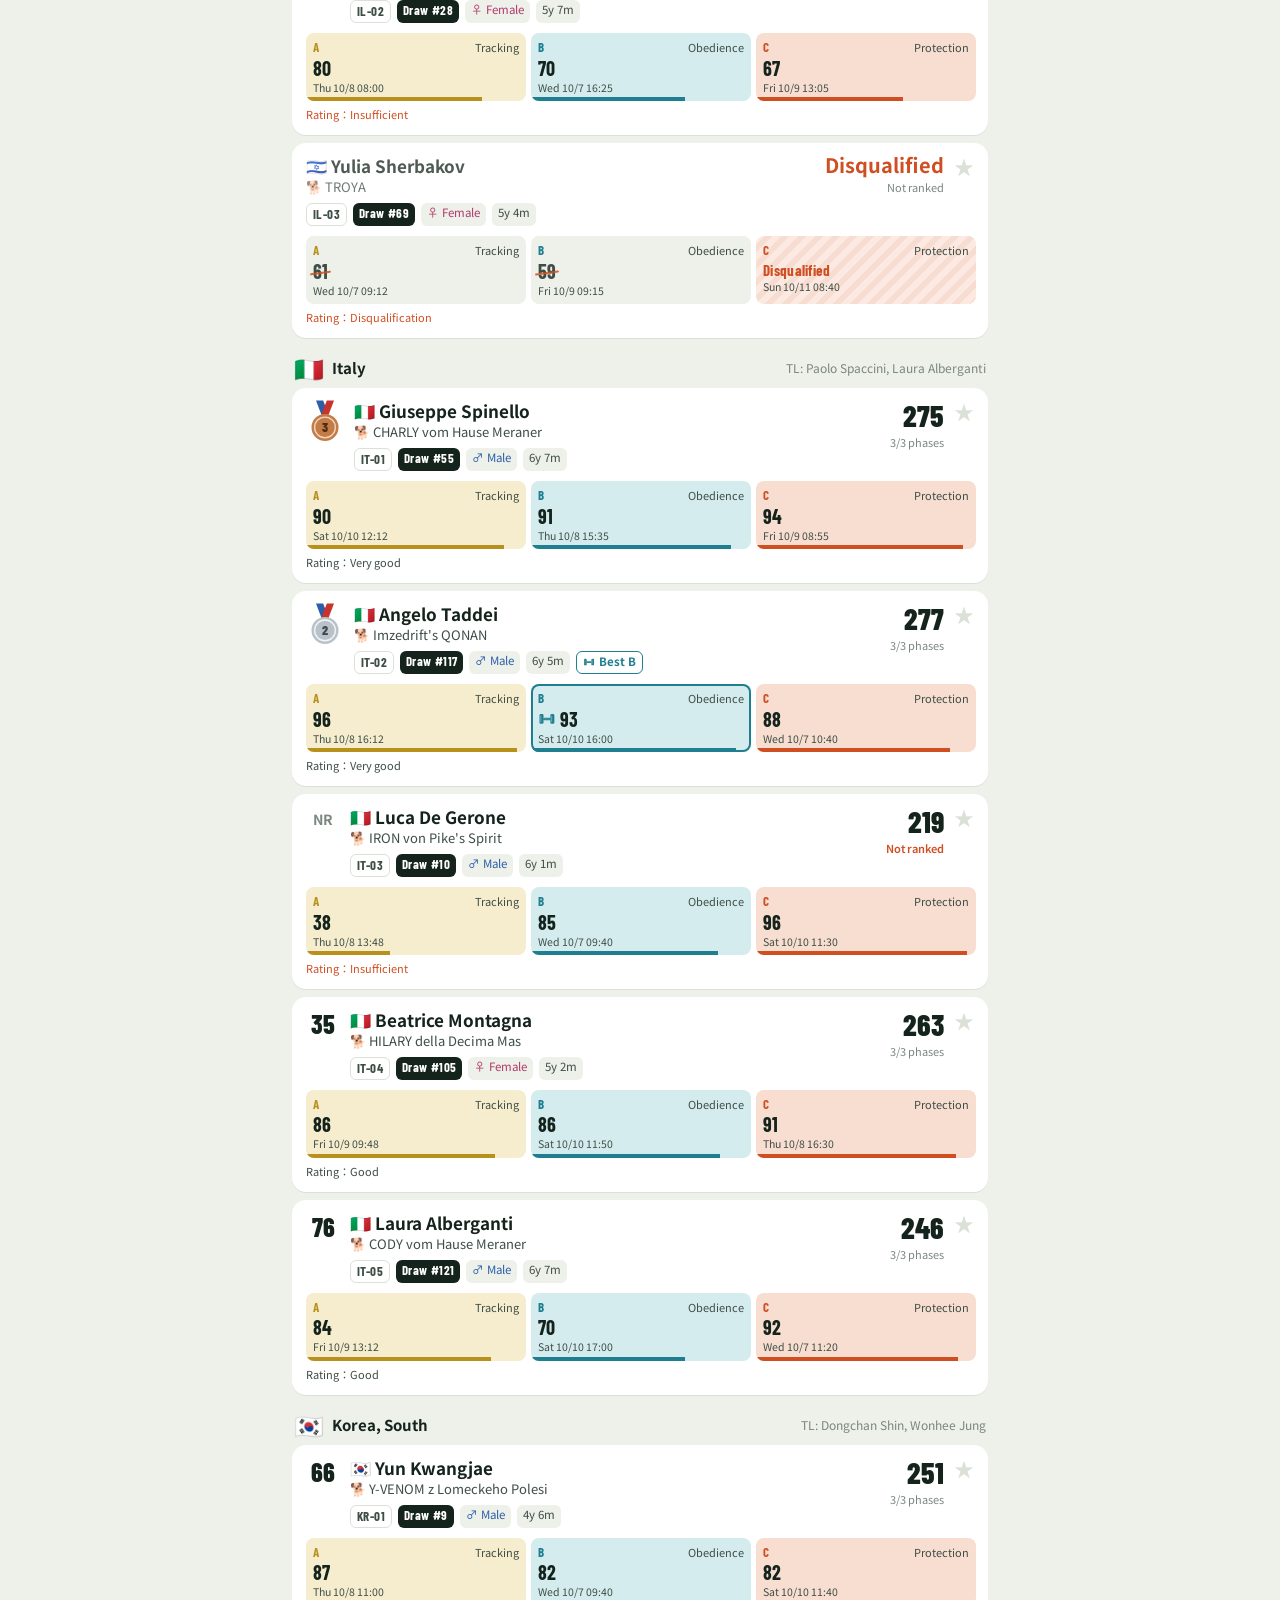
==== commit 77568aa4: "Ranking tiebreak: total, then C, then B, then A (matches official placings)" ====
--- a/index.html
+++ b/index.html
@@ -337,7 +337,7 @@
     title:"トラッカー", unoff:"非公式", disc:"IGPファンが作った非公式のトラッカーです。公式発表との時間差や変更がある場合があります。簡易チェック用としてお使いください。", discLink:"正式な情報は公式サイトへ →", discShort:"非公式・簡易チェック用。正式な情報は公式サイトでご確認ください。", dates:"2026年10月5日〜11日（競技 7〜11日）", share:"共有",
     ph:"🇯🇵・日本・ハンドラー・犬名・JP-01", showRes:"補欠も表示", all:"すべて", allC:"🌐 すべての国", fav:"★ マイ選手",
     tList:"出場選手", tRank:"順位", tMy:"マイ選手", tSched:"日程",
-    src:"データ：公式", upd:"最終更新", tie:"順位は総合点の高い順。同点ならC科目の高い方が上位。1科目でも70点未満があればランク外（順位なし・総合点順に下へ並ぶ）",
+    src:"データ：公式", upd:"最終更新", tie:"順位は総合点の高い順。同点ならC防衛、それも同点ならB服従、それも同点ならA追求の高い方が上位。1科目でも70点未満があればランク外（順位なし・総合点順に下へ並ぶ）",
     refresh:"更新", refreshing:"更新中…", upToDate:t=>`最新です（${t} 更新）`, gotNew:t=>`新しいデータを読み込みました（${t} 更新）`, refreshFail:"更新できませんでした。通信状態を確認してください。", updAt:t=>`${t} 更新`,
     live:"自動更新中", offline:"オフライン（前回のデータ）", loading:"読み込み中…",
     dogs:(n,c)=>`${n} 頭 / ${c} か国`, rankN:n=>`順位対象 ${n} 頭`, myN:n=>`マイ選手 ${n} 頭`,
@@ -376,7 +376,7 @@
     title:"Tracker", unoff:"Unofficial", disc:"An unofficial tracker made by IGP fans. Data may lag behind or differ from official announcements — use it as a quick check only.", discLink:"Official site for confirmed info →", discShort:"Unofficial · quick check only. Confirm details on the official site.", dates:"Oct 5–11, 2026 (competition Oct 7–11)", share:"Share",
     ph:"🇯🇵 · Japan · handler · dog · JP-01", showRes:"Show reserves", all:"All", allC:"🌐 All countries", fav:"★ My dogs",
     tList:"Entries", tRank:"Ranking", tMy:"My dogs", tSched:"Schedule",
-    src:"Data: official", upd:"Updated", tie:"Ranked by total; ties broken by higher C score. A phase under 70 means not ranked (listed below, by total)",
+    src:"Data: official", upd:"Updated", tie:"Ranked by total; ties broken by C (Protection), then B (Obedience), then A (Tracking). A phase under 70 means not ranked (listed below, by total)",
     refresh:"Refresh", refreshing:"Refreshing…", upToDate:t=>`Up to date (updated ${t} JST)`, gotNew:t=>`New data loaded (updated ${t} JST)`, refreshFail:"Couldn't refresh. Check your connection.", updAt:t=>`updated ${t} JST`,
     live:"Live", offline:"Offline (last data)", loading:"Loading…",
     dogs:(n,c)=>`${n} dogs / ${c} countries`, rankN:n=>`${n} ranked`, myN:n=>`${n} tracked`,
@@ -474,13 +474,13 @@
 function sortCountries(){
   countries.sort((a,b)=> a==="JP"?-1 : b==="JP"?1 : cname(a).localeCompare(cname(b), lang));
 }
-// 1科目でも70点未満（Insufficient）があれば、全科目70点以上の選手より下位。各グループ内は総合点→C→B→A の高い順
+// 1科目でも70点未満（Insufficient）があればランク外。順位は 総合点 → C防衛 → B服従 → A追求 の高い順（すべて同じときだけ同順位）
 const low = p => [p.a,p.b,p.c].some(v=>v!=null && v<70);
 function ranked(){
   const r = P.filter(p=>!p.res && !p.ss && p.sum!=null).sort((x,y)=> (low(x)-low(y)) || (y.sum-x.sum) || ((y.c??-1)-(x.c??-1)) || ((y.b??-1)-(x.b??-1)) || ((y.a??-1)-(x.a??-1)));
   let prev=null, rk=0;
   // 70点未満がある選手は順番には並べるが順位は付けない（ランク外）
-  r.forEach((p,i)=>{ if (low(p)){ p.rank=null; p.nr=true; return; } const key=p.sum+"|"+(p.c??-1); if(key!==prev){rk=i+1;prev=key} p.rank=rk; });
+  r.forEach((p,i)=>{ if (low(p)){ p.rank=null; p.nr=true; return; } const key=[p.sum,p.c??-1,p.b??-1,p.a??-1].join("|"); if(key!==prev){rk=i+1;prev=key} p.rank=rk; });
   return r;
 }
 function match(p, ignoreCc){
